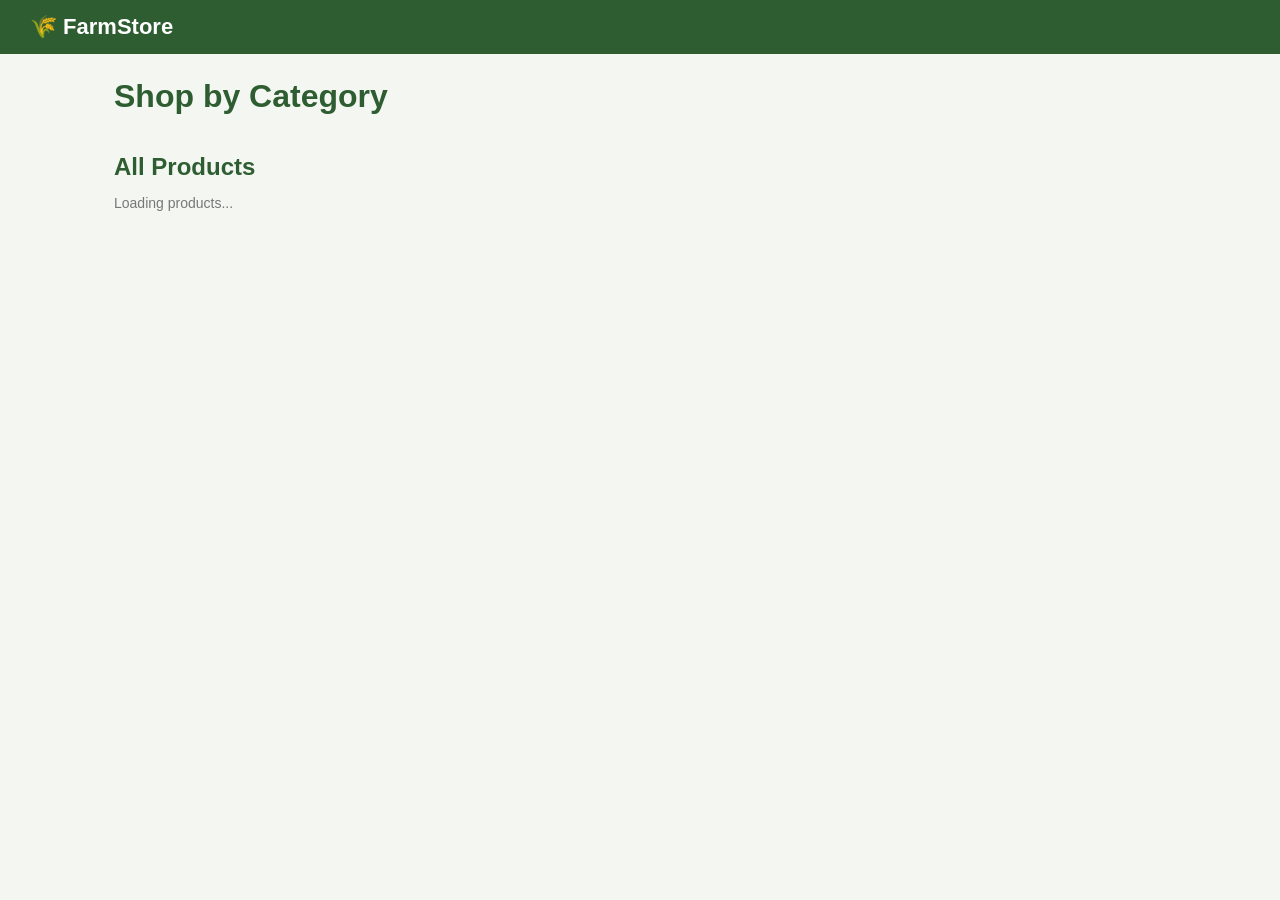
==== frontend/index.html @ 74fcc53f "Initial commit - FarmStore project" ====
<!DOCTYPE html>
<html lang="en">
<head>
<meta charset="UTF-8">
<title>FarmStore - Fertilizers, Tractors, Drones & Tools</title>
<link rel="stylesheet" href="css/style.css">
</head>
<body>

<nav class="navbar">
    <span class="brand">🌾 FarmStore</span>
    <div id="nav-right"></div>
</nav>

<div class="container">
    <h1>Shop by Category</h1>
    <div class="categories" id="category-list"></div>

    <h2>All Products</h2>
    <div class="product-grid" id="product-grid">
        <p class="muted">Loading products...</p>
    </div>
</div>

<script src="js/api.js"></script>
<script src="js/cart.js"></script>
<script src="js/auth.js"></script>
<script>
async function loadCategories() {
    const categories = await apiCall("/api/categories");
    const list = document.getElementById("category-list");
    list.innerHTML = `<a href="index.html" class="active">All</a>` +
        categories.map(c => `<a href="products.html?category_id=${c.id}">${c.name}</a>`).join("");
}

async function loadProducts() {
    const products = await apiCall("/api/products");
    const grid = document.getElementById("product-grid");

    if (products.length === 0) {
        grid.innerHTML = `<p class="muted">No products found.</p>`;
        return;
    }

    grid.innerHTML = products.map(p => `
        <div class="product-card">
            <a href="product.html?id=${p.id}">
                <img src="${p.image_url}" alt="${p.name}">
            </a>
            <div class="info">
                <h3>${p.name}</h3>
                <div class="qty">In stock: ${p.quantity}</div>
                <div class="price">₹${parseFloat(p.price).toFixed(2)}</div>
                <a class="btn" href="product.html?id=${p.id}">View Details</a>
            </div>
        </div>
    `).join("");
}

loadCategories();
loadProducts();
</script>
</body>
</html>
---- frontend/css/style.css ----
* { box-sizing: border-box; margin: 0; padding: 0; }

body {
    font-family: 'Segoe UI', Arial, sans-serif;
    background: #f4f6f2;
    color: #222;
}

/* NAVBAR */
.navbar {
    background: #2e5d32;
    color: white;
    display: flex;
    align-items: center;
    justify-content: space-between;
    padding: 14px 30px;
    flex-wrap: wrap;
}

.navbar a {
    color: white;
    text-decoration: none;
    margin-left: 18px;
    font-size: 15px;
}

.navbar a:hover { text-decoration: underline; }

.navbar .brand {
    font-size: 22px;
    font-weight: bold;
    margin-right: auto;
}

.cart-badge {
    background: #e67e22;
    border-radius: 50%;
    padding: 2px 7px;
    font-size: 12px;
    margin-left: 4px;
}

/* LAYOUT */
.container { max-width: 1100px; margin: 0 auto; padding: 24px; }

h1, h2, h3 { color: #2e5d32; margin-bottom: 14px; }

/* CATEGORY PILLS */
.categories { display: flex; gap: 10px; margin-bottom: 24px; flex-wrap: wrap; }

.categories a {
    background: white;
    border: 1px solid #cdd7c8;
    padding: 8px 16px;
    border-radius: 20px;
    text-decoration: none;
    color: #2e5d32;
    font-size: 14px;
}

.categories a.active, .categories a:hover { background: #2e5d32; color: white; }

/* PRODUCT GRID */
.product-grid {
    display: grid;
    grid-template-columns: repeat(auto-fill, minmax(220px, 1fr));
    gap: 20px;
}

.product-card {
    background: white;
    border-radius: 10px;
    overflow: hidden;
    box-shadow: 0 1px 4px rgba(0,0,0,0.1);
    display: flex;
    flex-direction: column;
}

.product-card img { width: 100%; height: 160px; object-fit: cover; }

.product-card .info { padding: 14px; flex: 1; display: flex; flex-direction: column; }

.product-card h3 { font-size: 16px; margin-bottom: 6px; }

.product-card .price { font-size: 18px; font-weight: bold; color: #e67e22; margin: 8px 0; }

.product-card .qty { font-size: 13px; color: #666; margin-bottom: 10px; }

/* BUTTONS */
.btn {
    background: #2e5d32;
    color: white;
    border: none;
    padding: 10px 18px;
    border-radius: 6px;
    cursor: pointer;
    font-size: 14px;
    text-decoration: none;
    display: inline-block;
    text-align: center;
}

.btn:hover { background: #244a27; }

.btn.secondary { background: #e67e22; }
.btn.secondary:hover { background: #c8681a; }

/* FORMS */
.form-box {
    background: white;
    max-width: 420px;
    margin: 40px auto;
    padding: 30px;
    border-radius: 10px;
    box-shadow: 0 1px 6px rgba(0,0,0,0.1);
}

.form-box input, .form-box textarea {
    width: 100%;
    padding: 10px;
    margin-bottom: 14px;
    border: 1px solid #ccc;
    border-radius: 6px;
    font-size: 14px;
}

.form-box .btn { width: 100%; }

.error-msg { color: #c0392b; margin-bottom: 12px; font-size: 14px; }
.success-msg { color: #27ae60; margin-bottom: 12px; font-size: 14px; }

/* CART / ORDERS TABLE */
table { width: 100%; border-collapse: collapse; background: white; }

table th, table td {
    padding: 12px;
    border-bottom: 1px solid #eee;
    text-align: left;
    font-size: 14px;
}

table th { background: #eef3ec; }

.qty-controls button {
    background: #eee;
    border: none;
    width: 26px;
    height: 26px;
    cursor: pointer;
    border-radius: 4px;
}

.order-card {
    background: white;
    border-radius: 10px;
    padding: 18px;
    margin-bottom: 16px;
    box-shadow: 0 1px 4px rgba(0,0,0,0.1);
}

.status-badge {
    background: #d4edda;
    color: #155724;
    padding: 3px 10px;
    border-radius: 12px;
    font-size: 12px;
}

.muted { color: #777; font-size: 14px; }
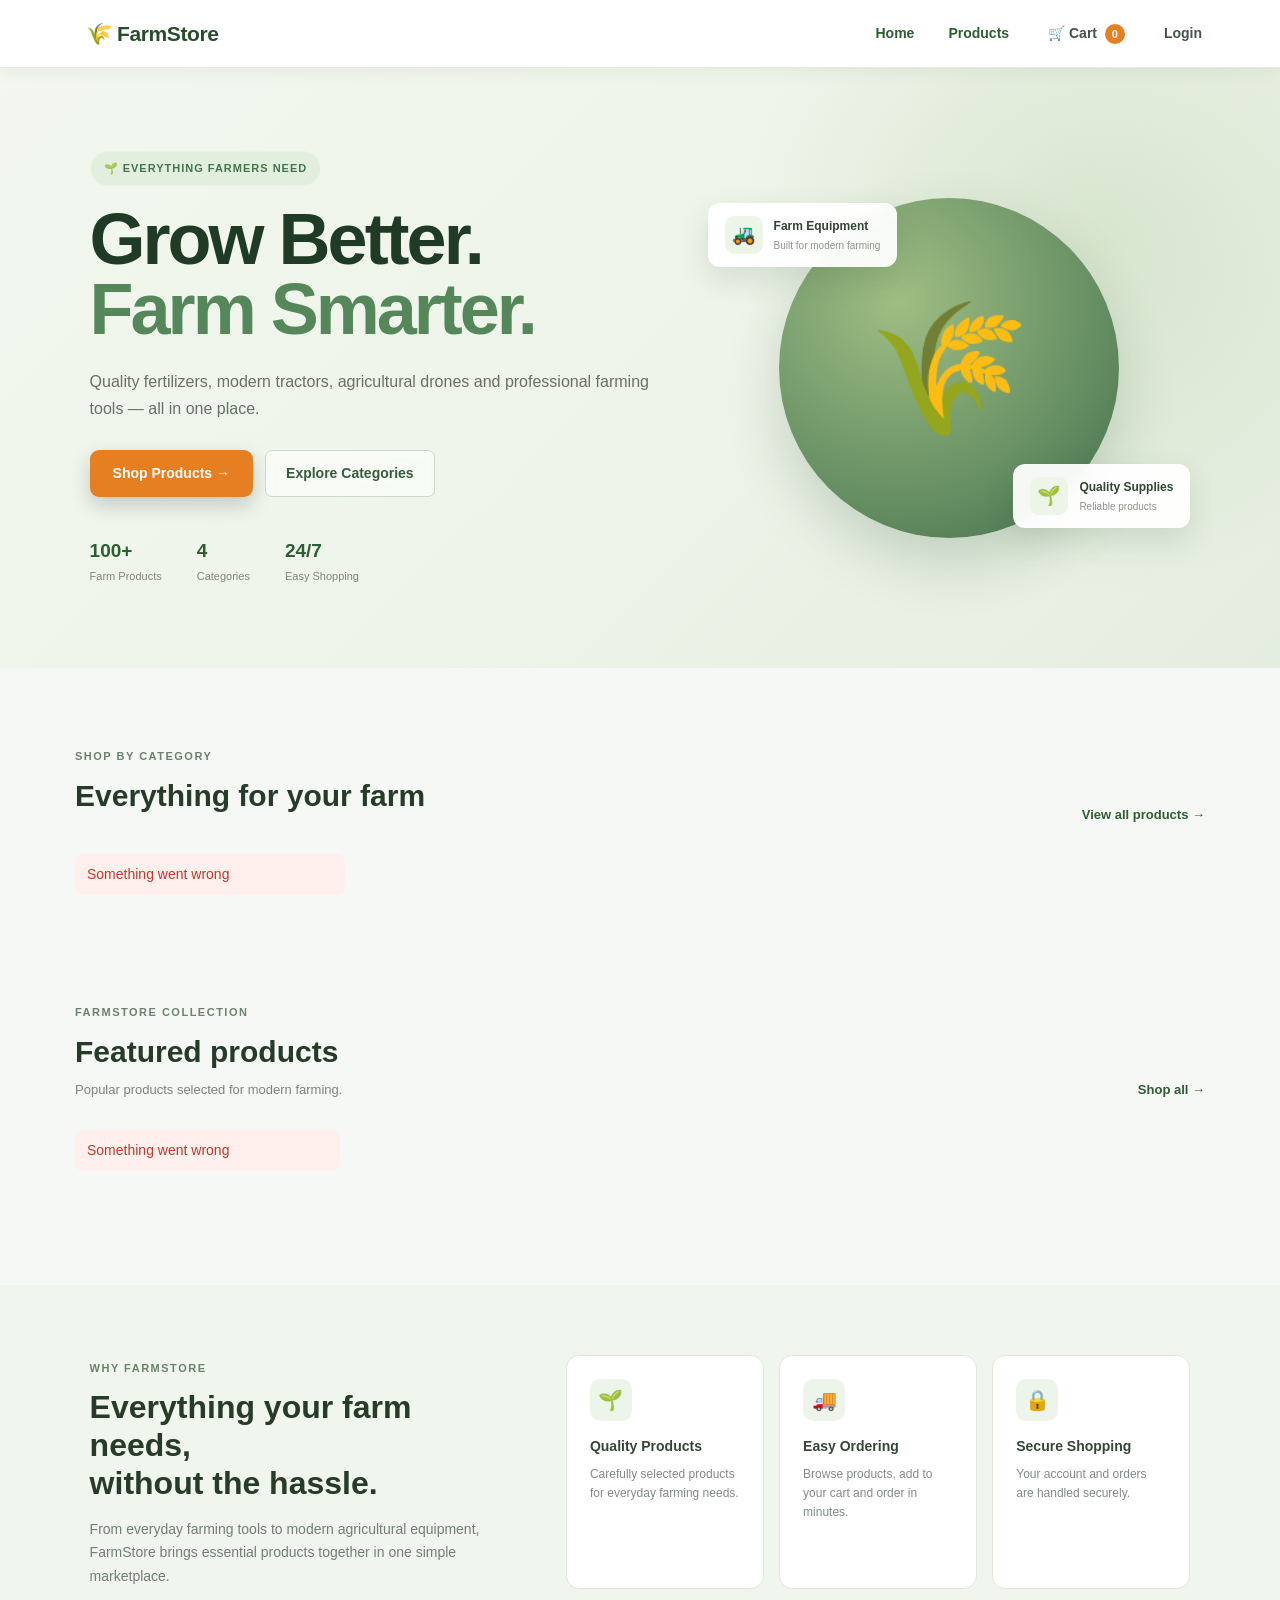
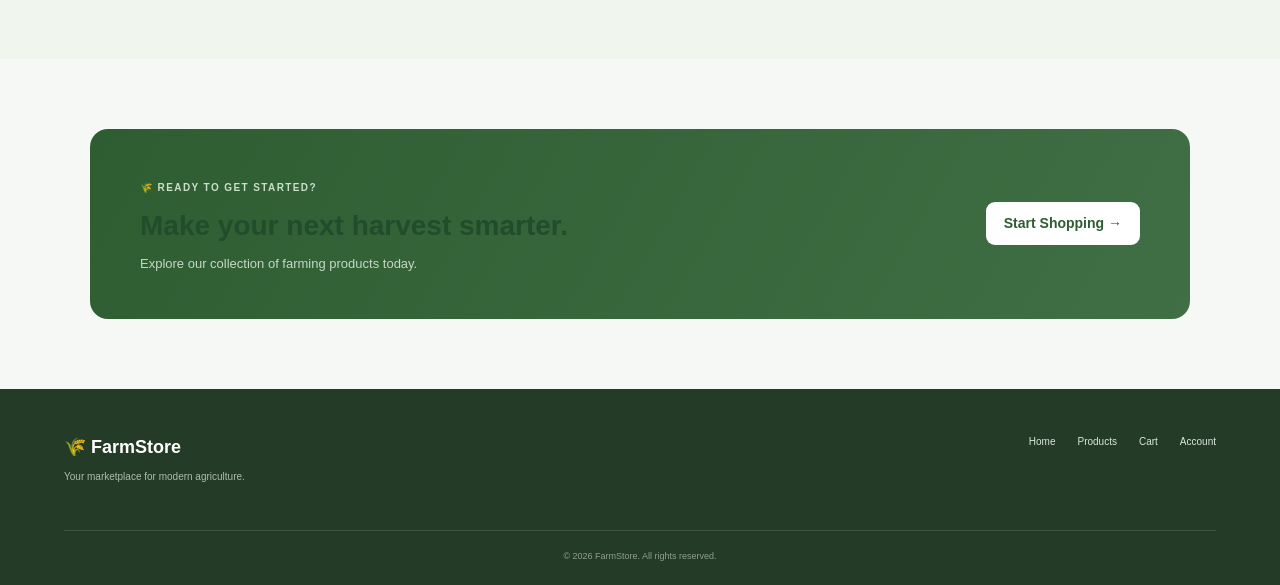
==== commit 8722c5a8: "Adding new technologies to web" ====
--- a/frontend/index.html
+++ b/frontend/index.html
@@ -1,64 +1,520 @@
-<!DOCTYPE html>
-<html lang="en">
-<head>
-<meta charset="UTF-8">
-<title>FarmStore - Fertilizers, Tractors, Drones & Tools</title>
-<link rel="stylesheet" href="css/style.css">
-</head>
-<body>
-
-<nav class="navbar">
-    <span class="brand">🌾 FarmStore</span>
-    <div id="nav-right"></div>
-</nav>
-
-<div class="container">
-    <h1>Shop by Category</h1>
-    <div class="categories" id="category-list"></div>
-
-    <h2>All Products</h2>
-    <div class="product-grid" id="product-grid">
-        <p class="muted">Loading products...</p>
-    </div>
-</div>
-
+<!DOCTYPE html> <html lang="en"> <head> <meta charset="UTF-8"> <meta name="viewport" content="width=device-width, initial-scale=1.0"> <title>FarmStore | Modern Agriculture Marketplace</title> <link rel="stylesheet" href="css/style.css"> </head> <body> <nav class="navbar">
+<a href="index.html" class="brand">
+    🌾 FarmStore
+</a>
+
+<div class="nav-links">
+
+    <a href="index.html">Home</a>
+
+    <a href="products.html">Products</a>
+
+    <a href="cart.html">
+        🛒 Cart
+        <span id="cart-count" class="cart-badge">0</span>
+    </a>
+
+    <span id="nav-right"></span>
+
+</div>
+
+</nav> <!-- HERO --> <section class="home-hero">
+<div class="home-hero-content">
+
+    <span class="hero-tag">
+        🌱 EVERYTHING FARMERS NEED
+    </span>
+
+    <h1>
+        Grow Better.<br>
+        <span>Farm Smarter.</span>
+    </h1>
+
+    <p>
+        Quality fertilizers, modern tractors, agricultural drones
+        and professional farming tools — all in one place.
+    </p>
+
+    <div class="hero-buttons">
+
+        <a href="products.html" class="btn hero-btn">
+            Shop Products →
+        </a>
+
+        <a href="#categories" class="hero-btn-outline">
+            Explore Categories
+        </a>
+
+    </div>
+
+    <div class="hero-trust">
+
+        <div>
+            <strong>100+</strong>
+            <span>Farm Products</span>
+        </div>
+
+        <div>
+            <strong>4</strong>
+            <span>Categories</span>
+        </div>
+
+        <div>
+            <strong>24/7</strong>
+            <span>Easy Shopping</span>
+        </div>
+
+    </div>
+
+</div>
+
+
+<div class="home-hero-visual">
+
+    <div class="hero-main-circle">
+        🌾
+    </div>
+
+    <div class="hero-floating-card card-one">
+        <span>🚜</span>
+        <div>
+            <strong>Farm Equipment</strong>
+            <small>Built for modern farming</small>
+        </div>
+    </div>
+
+    <div class="hero-floating-card card-two">
+        <span>🌱</span>
+        <div>
+            <strong>Quality Supplies</strong>
+            <small>Reliable products</small>
+        </div>
+    </div>
+
+</div>
+
+</section> <!-- CATEGORIES --> <section class="home-section" id="categories">
+<div class="section-heading">
+
+    <div>
+
+        <span class="section-label">
+            SHOP BY CATEGORY
+        </span>
+
+        <h2>
+            Everything for your farm
+        </h2>
+
+    </div>
+
+    <a href="products.html">
+        View all products →
+    </a>
+
+</div>
+
+
+<div
+    class="home-categories"
+    id="category-list"
+>
+
+    <p class="muted">
+        Loading categories...
+    </p>
+
+</div>
+
+</section> <!-- FEATURED PRODUCTS --> <section class="home-section featured-section" id="products">
+<div class="section-heading">
+
+    <div>
+
+        <span class="section-label">
+            FARMSTORE COLLECTION
+        </span>
+
+        <h2>
+            Featured products
+        </h2>
+
+        <p>
+            Popular products selected for modern farming.
+        </p>
+
+    </div>
+
+    <a href="products.html">
+        Shop all →
+    </a>
+
+</div>
+
+
+<div
+    class="product-grid"
+    id="product-grid"
+>
+
+    <p class="muted">
+        Loading products...
+    </p>
+
+</div>
+
+</section> <!-- WHY FARMSTORE --> <section class="why-section">
+<div class="why-content">
+
+    <span class="section-label">
+        WHY FARMSTORE
+    </span>
+
+    <h2>
+        Everything your farm needs,<br>
+        without the hassle.
+    </h2>
+
+    <p>
+        From everyday farming tools to modern agricultural
+        equipment, FarmStore brings essential products together
+        in one simple marketplace.
+    </p>
+
+</div>
+
+
+<div class="benefit-grid">
+
+    <div class="benefit-card">
+
+        <div class="benefit-icon">
+            🌱
+        </div>
+
+        <h3>
+            Quality Products
+        </h3>
+
+        <p>
+            Carefully selected products for everyday farming needs.
+        </p>
+
+    </div>
+
+
+    <div class="benefit-card">
+
+        <div class="benefit-icon">
+            🚚
+        </div>
+
+        <h3>
+            Easy Ordering
+        </h3>
+
+        <p>
+            Browse products, add to your cart and order in minutes.
+        </p>
+
+    </div>
+
+
+    <div class="benefit-card">
+
+        <div class="benefit-icon">
+            🔒
+        </div>
+
+        <h3>
+            Secure Shopping
+        </h3>
+
+        <p>
+            Your account and orders are handled securely.
+        </p>
+
+    </div>
+
+</div>
+
+</section> <!-- CTA --> <section class="home-cta">
+<div>
+
+    <span>
+        🌾 READY TO GET STARTED?
+    </span>
+
+    <h2>
+        Make your next harvest smarter.
+    </h2>
+
+    <p>
+        Explore our collection of farming products today.
+    </p>
+
+</div>
+
+<a
+    href="products.html"
+    class="btn cta-button"
+>
+    Start Shopping →
+</a>
+
+</section> <!-- FOOTER --> <footer class="footer">
+<div>
+
+    <strong>
+        🌾 FarmStore
+    </strong>
+
+    <p>
+        Your marketplace for modern agriculture.
+    </p>
+
+</div>
+
+
+<div class="footer-links">
+
+    <a href="index.html">Home</a>
+
+    <a href="products.html">Products</a>
+
+    <a href="cart.html">Cart</a>
+
+    <a href="login.html">Account</a>
+
+</div>
+
+
+<p class="copyright">
+    © 2026 FarmStore. All rights reserved.
+</p>
+
+</footer>
 <script src="js/api.js"></script>
 <script src="js/cart.js"></script>
 <script src="js/auth.js"></script>
+
 <script>
+
+let allLoadedProducts = [];
+
+
 async function loadCategories() {
-    const categories = await apiCall("/api/categories");
-    const list = document.getElementById("category-list");
-    list.innerHTML = `<a href="index.html" class="active">All</a>` +
-        categories.map(c => `<a href="products.html?category_id=${c.id}">${c.name}</a>`).join("");
+
+    const list =
+        document.getElementById("category-list");
+
+    try {
+
+        const categories =
+            await apiCall("/api/categories");
+
+        list.innerHTML =
+            categories.map(c => `
+
+                <a
+                    href="products.html?category_id=${c.id}"
+                    class="home-category-card"
+                >
+
+                    <div class="home-category-icon">
+                        ${getCategoryIcon(c.name)}
+                    </div>
+
+                    <div>
+
+                        <h3>${c.name}</h3>
+
+                        <p>
+                            Explore products →
+                        </p>
+
+                    </div>
+
+                </a>
+
+            `).join("");
+
+    } catch (error) {
+
+        list.innerHTML =
+            `<p class="error-msg">${error.message}</p>`;
+
+    }
+
 }
 
+
+function getCategoryIcon(name) {
+
+    const value =
+        name.toLowerCase();
+
+    if (value.includes("fertil"))
+        return "🌱";
+
+    if (value.includes("tractor"))
+        return "🚜";
+
+    if (value.includes("drone"))
+        return "🚁";
+
+    if (value.includes("tool"))
+        return "🛠️";
+
+    return "🌾";
+
+}
+
+
 async function loadProducts() {
-    const products = await apiCall("/api/products");
-    const grid = document.getElementById("product-grid");
-
-    if (products.length === 0) {
-        grid.innerHTML = `<p class="muted">No products found.</p>`;
+
+    const grid =
+        document.getElementById("product-grid");
+
+    try {
+
+        const products =
+            await apiCall("/api/products");
+
+        allLoadedProducts = products;
+
+
+        if (products.length === 0) {
+
+            grid.innerHTML =
+                `<p class="muted">
+                    No products available.
+                </p>`;
+
+            return;
+        }
+
+
+        grid.innerHTML =
+            products.slice(0, 8).map(p => `
+
+                <div class="product-card">
+
+                    <a
+                        href="product.html?id=${p.id}"
+                        class="product-image"
+                    >
+
+                        <img
+                            src="${p.image_url || 'images/placeholder.jpg'}"
+                            alt="${p.name}"
+                            loading="lazy"
+                        >
+
+                    </a>
+
+
+                    <div class="info">
+
+                        <span class="product-category">
+                            FARM ESSENTIAL
+                        </span>
+
+                        <h3>
+                            ${p.name}
+                        </h3>
+
+                         <div class="product-rating">
+    <span class="stars">★★★★★</span>
+    <span>4.8</span>
+</div>
+
+                        <div class="product-bottom">
+
+                            <div>
+
+                                <div class="price">
+                                    ₹${parseFloat(p.price).toFixed(2)}
+                                </div>
+
+                                <div class="qty">
+
+                                    ${
+                                        p.quantity > 0
+                                        ? `✓ ${p.quantity} in stock`
+                                        : "Out of stock"
+                                    }
+
+                                </div>
+
+                            </div>
+
+
+                            ${
+                                p.quantity > 0
+                                ? `
+                                    <button
+                                        class="add-cart-small"
+                                        onclick="addProductToCart(${p.id})"
+                                        title="Add to cart"
+                                    >
+                                        🛒
+                                    </button>
+                                `
+                                : `
+                                    <button
+                                        class="add-cart-small disabled"
+                                        disabled
+                                    >
+                                        —
+                                    </button>
+                                `
+                            }
+
+                        </div>
+
+                    </div>
+
+                </div>
+
+            `).join("");
+
+    } catch (error) {
+
+        grid.innerHTML =
+            `<p class="error-msg">
+                ${error.message}
+            </p>`;
+
+    }
+
+}
+
+
+function addProductToCart(productId) {
+
+    const product =
+        allLoadedProducts.find(
+            p => p.id === productId
+        );
+
+    if (!product) {
         return;
     }
 
-    grid.innerHTML = products.map(p => `
-        <div class="product-card">
-            <a href="product.html?id=${p.id}">
-                <img src="${p.image_url}" alt="${p.name}">
-            </a>
-            <div class="info">
-                <h3>${p.name}</h3>
-                <div class="qty">In stock: ${p.quantity}</div>
-                <div class="price">₹${parseFloat(p.price).toFixed(2)}</div>
-                <a class="btn" href="product.html?id=${p.id}">View Details</a>
-            </div>
-        </div>
-    `).join("");
+    addToCart(product, 1);
+
+    alert(
+        `${product.name} added to cart!`
+    );
+
 }
+
 
 loadCategories();
 loadProducts();
+
 </script>
+
 </body>
 </html>
--- a/frontend/css/style.css
+++ b/frontend/css/style.css
@@ -1,169 +1,9521 @@
-* { box-sizing: border-box; margin: 0; padding: 0; }
+* {
+    box-sizing: border-box;
+    margin: 0;
+    padding: 0;
+}
+
+:root {
+    --green: #2f6b3b;
+    --dark-green: #214d2b;
+    --light-green: #eef7ef;
+    --orange: #f28c28;
+    --dark: #1f2933;
+    --gray: #6b7280;
+    --light-gray: #f5f7f4;
+    --white: #ffffff;
+    --border: #e5e7eb;
+}
 
 body {
-    font-family: 'Segoe UI', Arial, sans-serif;
-    background: #f4f6f2;
-    color: #222;
-}
-
-/* NAVBAR */
+    font-family: "Segoe UI", Arial, sans-serif;
+    background: #f6f8f5;
+    color: var(--dark);
+    line-height: 1.5;
+}
+
+/* =========================
+   NAVBAR
+========================= */
+
 .navbar {
-    background: #2e5d32;
+    position: sticky;
+    top: 0;
+    z-index: 1000;
+    min-height: 70px;
+    padding: 0 5%;
+    background: rgba(33, 77, 43, 0.97);
+    backdrop-filter: blur(10px);
+    display: flex;
+    align-items: center;
+    justify-content: space-between;
+    box-shadow: 0 3px 15px rgba(0, 0, 0, 0.12);
+}
+
+.navbar .brand {
     color: white;
-    display: flex;
-    align-items: center;
-    justify-content: space-between;
-    padding: 14px 30px;
-    flex-wrap: wrap;
+    font-size: 25px;
+    font-weight: 800;
+    letter-spacing: -0.5px;
 }
 
 .navbar a {
     color: white;
     text-decoration: none;
-    margin-left: 18px;
+    margin-left: 22px;
     font-size: 15px;
-}
-
-.navbar a:hover { text-decoration: underline; }
-
-.navbar .brand {
-    font-size: 22px;
-    font-weight: bold;
-    margin-right: auto;
+    font-weight: 500;
+    transition: 0.2s ease;
+}
+
+.navbar a:hover {
+    color: #ffd59b;
 }
 
 .cart-badge {
-    background: #e67e22;
-    border-radius: 50%;
-    padding: 2px 7px;
+    display: inline-flex;
+    align-items: center;
+    justify-content: center;
+    min-width: 22px;
+    height: 22px;
+    padding: 0 6px;
+    background: var(--orange);
+    color: white;
+    border-radius: 50px;
     font-size: 12px;
-    margin-left: 4px;
-}
-
-/* LAYOUT */
-.container { max-width: 1100px; margin: 0 auto; padding: 24px; }
-
-h1, h2, h3 { color: #2e5d32; margin-bottom: 14px; }
-
-/* CATEGORY PILLS */
-.categories { display: flex; gap: 10px; margin-bottom: 24px; flex-wrap: wrap; }
+    font-weight: 700;
+    margin-left: 5px;
+}
+
+/* =========================
+   LAYOUT
+========================= */
+
+.container {
+    width: min(1200px, 92%);
+    margin: 0 auto;
+    padding: 45px 0;
+}
+
+h1 {
+    font-size: 36px;
+    font-weight: 800;
+    color: var(--dark-green);
+    margin-bottom: 10px;
+}
+
+h2 {
+    font-size: 27px;
+    color: var(--dark-green);
+    margin: 45px 0 20px;
+}
+
+h3 {
+    color: var(--dark-green);
+}
+
+/* =========================
+   CATEGORY BUTTONS
+========================= */
+
+.categories {
+    display: flex;
+    gap: 12px;
+    flex-wrap: wrap;
+    margin: 25px 0;
+}
 
 .categories a {
     background: white;
-    border: 1px solid #cdd7c8;
-    padding: 8px 16px;
-    border-radius: 20px;
+    border: 1px solid #d8e2d7;
+    padding: 10px 20px;
+    border-radius: 50px;
     text-decoration: none;
-    color: #2e5d32;
+    color: var(--green);
     font-size: 14px;
-}
-
-.categories a.active, .categories a:hover { background: #2e5d32; color: white; }
-
-/* PRODUCT GRID */
+    font-weight: 600;
+    transition: all 0.25s ease;
+    box-shadow: 0 2px 6px rgba(0, 0, 0, 0.04);
+}
+
+.categories a:hover,
+.categories a.active {
+    background: var(--green);
+    border-color: var(--green);
+    color: white;
+    transform: translateY(-2px);
+    box-shadow: 0 5px 12px rgba(47, 107, 59, 0.2);
+}
+
+/* =========================
+   PRODUCT GRID
+========================= */
+
 .product-grid {
     display: grid;
-    grid-template-columns: repeat(auto-fill, minmax(220px, 1fr));
-    gap: 20px;
-}
+    grid-template-columns: repeat(auto-fill, minmax(240px, 1fr));
+    gap: 25px;
+}
+
+/* =========================
+   PRODUCT CARD
+========================= */
 
 .product-card {
+    position: relative;
     background: white;
-    border-radius: 10px;
+    border-radius: 16px;
     overflow: hidden;
-    box-shadow: 0 1px 4px rgba(0,0,0,0.1);
+    border: 1px solid #e8ece7;
+    box-shadow: 0 4px 15px rgba(0, 0, 0, 0.06);
     display: flex;
     flex-direction: column;
-}
-
-.product-card img { width: 100%; height: 160px; object-fit: cover; }
-
-.product-card .info { padding: 14px; flex: 1; display: flex; flex-direction: column; }
-
-.product-card h3 { font-size: 16px; margin-bottom: 6px; }
-
-.product-card .price { font-size: 18px; font-weight: bold; color: #e67e22; margin: 8px 0; }
-
-.product-card .qty { font-size: 13px; color: #666; margin-bottom: 10px; }
-
-/* BUTTONS */
+    transition: transform 0.25s ease, box-shadow 0.25s ease;
+}
+
+.product-card:hover {
+    transform: translateY(-7px);
+    box-shadow: 0 15px 30px rgba(0, 0, 0, 0.12);
+}
+
+/* Product image */
+
+.product-card > a {
+    display: block;
+    overflow: hidden;
+    background: #f3f5f2;
+}
+
+.product-card img {
+    width: 100%;
+    height: 210px;
+    display: block;
+    object-fit: cover;
+    transition: transform 0.4s ease;
+}
+
+.product-card:hover img {
+    transform: scale(1.06);
+}
+
+/* Product information */
+
+.product-card .info {
+    padding: 18px;
+    flex: 1;
+    display: flex;
+    flex-direction: column;
+}
+
+.product-card h3 {
+    font-size: 17px;
+    line-height: 1.35;
+    margin-bottom: 8px;
+}
+
+.product-card .qty {
+    font-size: 13px;
+    color: var(--gray);
+    margin-bottom: 5px;
+}
+
+.product-card .price {
+    font-size: 22px;
+    font-weight: 800;
+    color: var(--orange);
+    margin: 8px 0 16px;
+}
+
+/* =========================
+   BUTTONS
+========================= */
+
 .btn {
-    background: #2e5d32;
+    background: var(--green);
     color: white;
     border: none;
-    padding: 10px 18px;
-    border-radius: 6px;
+    padding: 11px 18px;
+    border-radius: 9px;
     cursor: pointer;
     font-size: 14px;
+    font-weight: 600;
     text-decoration: none;
     display: inline-block;
     text-align: center;
-}
-
-.btn:hover { background: #244a27; }
-
-.btn.secondary { background: #e67e22; }
-.btn.secondary:hover { background: #c8681a; }
-
-/* FORMS */
+    transition: all 0.2s ease;
+}
+
+.product-card .btn {
+    margin-top: auto;
+}
+
+.btn:hover {
+    background: var(--dark-green);
+    transform: translateY(-1px);
+    box-shadow: 0 5px 12px rgba(33, 77, 43, 0.2);
+}
+
+.btn.secondary {
+    background: var(--orange);
+}
+
+.btn.secondary:hover {
+    background: #d97618;
+}
+
+/* =========================
+   FORMS
+========================= */
+
 .form-box {
     background: white;
-    max-width: 420px;
-    margin: 40px auto;
-    padding: 30px;
-    border-radius: 10px;
-    box-shadow: 0 1px 6px rgba(0,0,0,0.1);
-}
-
-.form-box input, .form-box textarea {
+    width: min(430px, 100%);
+    margin: 50px auto;
+    padding: 35px;
+    border-radius: 18px;
+    border: 1px solid var(--border);
+    box-shadow: 0 12px 35px rgba(0, 0, 0, 0.08);
+}
+
+.form-box h1,
+.form-box h2 {
+    margin-top: 0;
+}
+
+.form-box input,
+.form-box textarea {
     width: 100%;
-    padding: 10px;
+    padding: 12px 14px;
+    margin-bottom: 15px;
+    border: 1px solid #d5d9d5;
+    border-radius: 9px;
+    font-size: 14px;
+    outline: none;
+    transition: 0.2s;
+}
+
+.form-box input:focus,
+.form-box textarea:focus {
+    border-color: var(--green);
+    box-shadow: 0 0 0 3px rgba(47, 107, 59, 0.1);
+}
+
+.form-box .btn {
+    width: 100%;
+}
+
+.error-msg {
+    color: #c0392b;
+    background: #fff0ee;
+    padding: 10px 12px;
+    border-radius: 8px;
     margin-bottom: 14px;
-    border: 1px solid #ccc;
-    border-radius: 6px;
     font-size: 14px;
 }
 
-.form-box .btn { width: 100%; }
-
-.error-msg { color: #c0392b; margin-bottom: 12px; font-size: 14px; }
-.success-msg { color: #27ae60; margin-bottom: 12px; font-size: 14px; }
-
-/* CART / ORDERS TABLE */
-table { width: 100%; border-collapse: collapse; background: white; }
-
-table th, table td {
-    padding: 12px;
-    border-bottom: 1px solid #eee;
+.success-msg {
+    color: #277a3c;
+    background: #eef9f0;
+    padding: 10px 12px;
+    border-radius: 8px;
+    margin-bottom: 14px;
+    font-size: 14px;
+}
+
+/* =========================
+   TABLES / CART / ORDERS
+========================= */
+
+table {
+    width: 100%;
+    border-collapse: collapse;
+    background: white;
+    border-radius: 14px;
+    overflow: hidden;
+    box-shadow: 0 4px 15px rgba(0, 0, 0, 0.05);
+}
+
+table th,
+table td {
+    padding: 15px;
+    border-bottom: 1px solid #edf0ed;
     text-align: left;
     font-size: 14px;
 }
 
-table th { background: #eef3ec; }
+table th {
+    background: #edf5ed;
+    color: var(--dark-green);
+    font-weight: 700;
+}
+
+.qty-controls {
+    display: flex;
+    align-items: center;
+    gap: 5px;
+}
 
 .qty-controls button {
-    background: #eee;
+    background: #edf0ed;
     border: none;
-    width: 26px;
-    height: 26px;
+    width: 30px;
+    height: 30px;
     cursor: pointer;
-    border-radius: 4px;
+    border-radius: 7px;
+    font-weight: bold;
+}
+
+.qty-controls button:hover {
+    background: var(--green);
+    color: white;
 }
 
 .order-card {
     background: white;
+    border-radius: 14px;
+    padding: 20px;
+    margin-bottom: 18px;
+    border: 1px solid var(--border);
+    box-shadow: 0 4px 14px rgba(0, 0, 0, 0.05);
+}
+
+.status-badge {
+    background: #dcf5e2;
+    color: #17652a;
+    padding: 5px 12px;
+    border-radius: 50px;
+    font-size: 12px;
+    font-weight: 600;
+}
+
+.muted {
+    color: var(--gray);
+    font-size: 14px;
+}
+
+/* =========================
+   RESPONSIVE
+========================= */
+
+@media (max-width: 700px) {
+    .navbar {
+        padding: 15px 4%;
+        gap: 12px;
+    }
+
+    .navbar .brand {
+        font-size: 21px;
+    }
+
+    .navbar a {
+        margin-left: 10px;
+        font-size: 13px;
+    }
+
+    .container {
+        width: 94%;
+        padding: 30px 0;
+    }
+
+    h1 {
+        font-size: 28px;
+    }
+
+    h2 {
+        font-size: 23px;
+        margin-top: 35px;
+    }
+
+    .product-grid {
+        grid-template-columns: repeat(2, minmax(0, 1fr));
+        gap: 14px;
+    }
+
+    .product-card img {
+        height: 160px;
+    }
+
+    .product-card .info {
+        padding: 13px;
+    }
+
+    .product-card h3 {
+        font-size: 14px;
+    }
+
+    .product-card .price {
+        font-size: 18px;
+    }
+
+    .btn {
+        padding: 9px 12px;
+        font-size: 13px;
+    }
+
+    .form-box {
+        padding: 25px;
+        margin: 30px auto;
+    }
+}
+
+@media (max-width: 400px) {
+    .product-grid {
+        grid-template-columns: 1fr;
+    }
+
+    .product-card img {
+        height: 210px;
+    }
+}
+/* =========================
+   FARMSTORE HERO
+========================= */
+.hero {
+    min-height: 430px;
+    margin: 10px 0 40px;
+    padding: 60px;
+    border-radius: 24px;
+    position: relative;
+    overflow: hidden;
+
+    background:
+        linear-gradient(
+            90deg,
+            rgba(20, 55, 25, 0.95) 0%,
+            rgba(25, 65, 30, 0.78) 45%,
+            rgba(25, 65, 30, 0.25) 100%
+        ),
+        url("../images/heavy-tractor.jpg") center/cover no-repeat;
+
+    color: white;
+    display: flex;
+    align-items: center;
+
+    box-shadow: 0 15px 35px rgba(35, 70, 40, 0.20);
+}
+
+
+.hero::before {
+    content: "";
+    position: absolute;
+    width: 500px;
+    height: 500px;
+    right: -150px;
+    top: -180px;
+    border-radius: 50%;
+    background: rgba(242, 140, 40, 0.18);
+}
+
+.hero::after {
+    content: "";
+    position: absolute;
+    width: 350px;
+    height: 350px;
+    right: 120px;
+    bottom: -250px;
+    border-radius: 50%;
+    background: rgba(255, 255, 255, 0.08);
+}
+
+.hero-content {
+    position: relative;
+    z-index: 2;
+    max-width: 650px;
+}
+
+.hero-tag {
+    display: inline-block;
+    padding: 8px 16px;
+    margin-bottom: 20px;
+
+    background: rgba(255, 255, 255, 0.13);
+    border: 1px solid rgba(255, 255, 255, 0.25);
+    border-radius: 50px;
+
+    font-size: 13px;
+    font-weight: 600;
+}
+
+.hero h1 {
+    color: white;
+    font-size: clamp(42px, 6vw, 68px);
+    line-height: 1.05;
+    letter-spacing: -2px;
+    margin-bottom: 20px;
+}
+
+.hero p {
+    max-width: 580px;
+    color: rgba(255, 255, 255, 0.88);
+    font-size: 18px;
+    line-height: 1.7;
+    margin-bottom: 30px;
+}
+
+.hero-buttons {
+    display: flex;
+    gap: 12px;
+    flex-wrap: wrap;
+}
+
+.hero-btn {
+    padding: 13px 24px;
+    border-radius: 9px;
+}
+
+.hero .btn {
+    background: #f28c28;
+}
+
+.hero .btn:hover {
+    background: #d97618;
+}
+
+.hero .btn.secondary {
+    background: rgba(255, 255, 255, 0.12);
+    border: 1px solid rgba(255, 255, 255, 0.35);
+}
+
+.hero .btn.secondary:hover {
+    background: white;
+    color: #2f6b3b;
+}
+
+.hero-decoration {
+    position: absolute;
+    right: 8%;
+    bottom: -40px;
+
+    font-size: 260px;
+    opacity: 0.13;
+
+    transform: rotate(-8deg);
+    user-select: none;
+}
+
+/* =========================
+   HERO MOBILE
+========================= */
+
+@media (max-width: 700px) {
+
+    .hero {
+        min-height: 430px;
+        padding: 55px 6%;
+    }
+
+    .hero h1 {
+        font-size: 43px;
+        letter-spacing: -1px;
+    }
+
+    .hero p {
+        font-size: 15px;
+    }
+
+    .hero-decoration {
+        right: -25px;
+        bottom: -35px;
+        font-size: 180px;
+    }
+}
+/* =========================
+   MODERN NAVBAR
+========================= */
+
+.navbar {
+    min-height: 72px;
+    padding: 0 5%;
+    background: rgba(33, 77, 43, 0.98);
+    display: flex;
+    align-items: center;
+    justify-content: space-between;
+    position: sticky;
+    top: 0;
+    z-index: 1000;
+    box-shadow: 0 4px 18px rgba(0, 0, 0, 0.12);
+}
+
+.navbar .brand {
+    display: flex;
+    align-items: center;
+    gap: 9px;
+    color: white;
+    text-decoration: none;
+    font-size: 25px;
+    font-weight: 800;
+}
+
+.brand-icon {
+    font-size: 27px;
+}
+
+.nav-links {
+    display: flex;
+    align-items: center;
+    gap: 8px;
+}
+
+.nav-links .nav-item {
+    color: rgba(255, 255, 255, 0.9);
+    text-decoration: none;
+    padding: 10px 15px;
+    border-radius: 8px;
+    font-size: 14px;
+    font-weight: 600;
+    margin-left: 0;
+    transition: all 0.2s ease;
+}
+
+.nav-links .nav-item:hover {
+    background: rgba(255, 255, 255, 0.12);
+    color: white;
+}
+
+.cart-link {
+    display: flex !important;
+    align-items: center;
+    gap: 5px;
+}
+
+.cart-badge {
+    display: inline-flex;
+    align-items: center;
+    justify-content: center;
+    min-width: 21px;
+    height: 21px;
+    padding: 0 6px;
+    background: #f28c28;
+    color: white;
+    border-radius: 50px;
+    font-size: 11px;
+    font-weight: 800;
+}
+
+/* Mobile navbar */
+
+@media (max-width: 650px) {
+
+    .navbar {
+        min-height: 65px;
+        padding: 0 4%;
+    }
+
+    .navbar .brand {
+        font-size: 20px;
+    }
+
+    .brand-icon {
+        font-size: 22px;
+    }
+
+    .nav-links {
+        gap: 2px;
+    }
+
+    .nav-links .nav-item {
+        padding: 8px;
+        font-size: 12px;
+    }
+}
+/* =========================================
+   MODERN PRODUCT CARDS
+   ========================================= */
+
+.product-card {
+    background: #fff;
+    border-radius: 16px;
+    overflow: hidden;
+    border: 1px solid #e8eee6;
+    box-shadow: 0 4px 15px rgba(35, 70, 40, 0.08);
+    transition: transform 0.25s ease, box-shadow 0.25s ease;
+}
+
+.product-card:hover {
+    transform: translateY(-6px);
+    box-shadow: 0 12px 28px rgba(35, 70, 40, 0.16);
+}
+
+.product-image {
+    display: block;
+    position: relative;
+    overflow: hidden;
+    background: #f3f6f1;
+}
+
+.product-card img {
+    width: 100%;
+    height: 210px;
+    object-fit: cover;
+    display: block;
+    transition: transform 0.35s ease;
+}
+
+.product-card:hover img {
+    transform: scale(1.05);
+}
+
+.product-card .info {
+    padding: 18px;
+}
+
+.product-category {
+    display: inline-block;
+    color: #6b806b;
+    font-size: 12px;
+    font-weight: 600;
+    text-transform: uppercase;
+    letter-spacing: 0.6px;
+    margin-bottom: 7px;
+}
+
+.product-card h3 {
+    color: #243b27;
+    font-size: 17px;
+    line-height: 1.4;
+    margin-bottom: 14px;
+}
+
+.product-bottom {
+    display: flex;
+    align-items: center;
+    justify-content: space-between;
+}
+
+.product-card .price {
+    color: #e67e22;
+    font-size: 20px;
+    font-weight: 700;
+    margin: 0 0 5px;
+}
+
+.product-card .qty {
+    color: #5d735f;
+    font-size: 12px;
+    margin: 0;
+}
+
+.quick-view {
+    width: 42px;
+    height: 42px;
+    border-radius: 50%;
+    background: #2e5d32;
+    color: white;
+    text-decoration: none;
+    display: flex;
+    align-items: center;
+    justify-content: center;
+    font-size: 22px;
+    transition: all 0.2s ease;
+}
+
+.quick-view:hover {
+    background: #e67e22;
+    transform: scale(1.08);
+}
+
+/* =========================================
+   MODERN PAGE HEADINGS
+   ========================================= */
+
+.container h1 {
+    font-size: 32px;
+    margin-bottom: 22px;
+    color: #243b27;
+}
+
+.container h2 {
+    font-size: 25px;
+    margin-top: 35px;
+    margin-bottom: 18px;
+    color: #243b27;
+}
+
+/* =========================================
+   CATEGORY CARDS
+   ========================================= */
+
+.categories {
+    display: grid;
+    grid-template-columns: repeat(auto-fit, minmax(210px, 1fr));
+    gap: 16px;
+}
+
+.category-card {
+    background: white;
+    border: 1px solid #e3ebe1;
+    border-radius: 14px;
+    padding: 20px;
+    display: flex;
+    align-items: center;
+    gap: 15px;
+    text-decoration: none;
+    color: #243b27;
+    transition: all 0.25s ease;
+}
+
+.category-card:hover {
+    transform: translateY(-4px);
+    border-color: #2e5d32;
+    box-shadow: 0 8px 20px rgba(35, 70, 40, 0.12);
+}
+
+.category-icon {
+    width: 52px;
+    height: 52px;
+    border-radius: 14px;
+    background: #edf5eb;
+    display: flex;
+    align-items: center;
+    justify-content: center;
+    font-size: 27px;
+    flex-shrink: 0;
+}
+
+.category-card h3 {
+    margin: 0 0 4px;
+    font-size: 16px;
+}
+
+.category-card span {
+    color: #718071;
+    font-size: 12px;
+}
+
+/* =========================================
+   MOBILE
+   ========================================= */
+
+@media (max-width: 600px) {
+    .container {
+        padding: 18px;
+    }
+
+    .container h1 {
+        font-size: 26px;
+    }
+
+    .product-grid {
+        grid-template-columns: repeat(2, 1fr);
+        gap: 12px;
+    }
+
+    .product-card img {
+        height: 150px;
+    }
+
+    .product-card .info {
+        padding: 12px;
+    }
+
+    .product-card h3 {
+        font-size: 14px;
+    }
+
+    .product-card .price {
+        font-size: 17px;
+    }
+
+    .quick-view {
+        width: 36px;
+        height: 36px;
+    }
+}
+/* =========================================
+   TRUST / STATISTICS BAR
+   ========================================= */
+
+.stats-bar {
+    max-width: 1100px;
+    margin: -5px auto 35px;
+    padding: 20px 25px;
+
+    background: white;
+    border: 1px solid #e5ebe3;
+    border-radius: 16px;
+
+    display: grid;
+    grid-template-columns: repeat(4, 1fr);
+    gap: 10px;
+
+    box-shadow: 0 6px 20px rgba(35, 70, 40, 0.08);
+    position: relative;
+    z-index: 5;
+}
+
+.stat-item {
+    display: flex;
+    align-items: center;
+    gap: 12px;
+    padding: 8px 15px;
+    border-right: 1px solid #edf0eb;
+}
+
+.stat-item:last-child {
+    border-right: none;
+}
+
+.stat-icon {
+    width: 43px;
+    height: 43px;
+    border-radius: 12px;
+
+    background: #edf5eb;
+    color: #2e5d32;
+
+    display: flex;
+    align-items: center;
+    justify-content: center;
+
+    font-size: 21px;
+    flex-shrink: 0;
+}
+
+.stat-item strong {
+    display: block;
+    color: #243b27;
+    font-size: 18px;
+    margin-bottom: 2px;
+}
+
+.stat-item span {
+    display: block;
+    color: #718071;
+    font-size: 11px;
+}
+
+/* STATISTICS MOBILE */
+
+@media (max-width: 800px) {
+    .stats-bar {
+        grid-template-columns: repeat(2, 1fr);
+        margin-left: 18px;
+        margin-right: 18px;
+    }
+
+    .stat-item:nth-child(2) {
+        border-right: none;
+    }
+}
+
+@media (max-width: 500px) {
+    .stats-bar {
+        grid-template-columns: 1fr;
+    }
+
+    .stat-item {
+        border-right: none;
+        border-bottom: 1px solid #edf0eb;
+        padding: 12px 5px;
+    }
+
+    .stat-item:last-child {
+        border-bottom: none;
+    }
+}
+/* =========================================
+   MODERN NAVBAR
+   ========================================= */
+
+.navbar {
+    background: #ffffff;
+    color: #243b27;
+    min-height: 72px;
+    padding: 0 30px;
+
+    display: flex;
+    align-items: center;
+    justify-content: space-between;
+
+    border-bottom: 1px solid #e8eee6;
+    box-shadow: 0 2px 10px rgba(30, 60, 35, 0.06);
+
+    position: sticky;
+    top: 0;
+    z-index: 1000;
+}
+
+.navbar .brand {
+    color: #2e5d32;
+    text-decoration: none;
+    font-size: 24px;
+    font-weight: 800;
+    letter-spacing: -0.5px;
+}
+
+.navbar .brand:hover {
+    text-decoration: none;
+}
+
+.nav-links {
+    display: flex;
+    align-items: center;
+    gap: 6px;
+}
+
+.nav-links > a {
+    color: #405442;
+    text-decoration: none;
+    margin-left: 0;
+    padding: 10px 14px;
+    border-radius: 8px;
+    font-size: 14px;
+    font-weight: 600;
+    transition: all 0.2s ease;
+}
+
+.nav-links > a:hover {
+    color: #2e5d32;
+    background: #edf5eb;
+    text-decoration: none;
+}
+
+.nav-links > a[href="cart.html"] {
+    background: #2e5d32;
+    color: white;
+}
+
+.nav-links > a[href="cart.html"]:hover {
+    background: #244a27;
+    color: white;
+}
+
+.cart-badge {
+    background: #e67e22;
+    color: white;
+    border-radius: 20px;
+    padding: 2px 7px;
+    font-size: 11px;
+    font-weight: 700;
+    margin-left: 4px;
+}
+
+#nav-right {
+    display: flex;
+    align-items: center;
+    gap: 8px;
+}
+
+#nav-right a {
+    color: #405442;
+    text-decoration: none;
+    padding: 9px 12px;
+    border-radius: 8px;
+    font-size: 14px;
+    font-weight: 600;
+}
+
+#nav-right a:hover {
+    background: #edf5eb;
+    color: #2e5d32;
+}
+
+/* NAVBAR MOBILE */
+
+@media (max-width: 650px) {
+    .navbar {
+        padding: 12px 16px;
+        min-height: auto;
+    }
+
+    .navbar .brand {
+        font-size: 20px;
+        width: 100%;
+        margin-bottom: 8px;
+    }
+
+    .nav-links {
+        width: 100%;
+        justify-content: space-between;
+        gap: 3px;
+    }
+
+    .nav-links > a {
+        padding: 8px 7px;
+        font-size: 12px;
+    }
+
+    #nav-right a {
+        padding: 8px 7px;
+        font-size: 12px;
+    }
+}
+/* ================================
+   MODERN PRODUCT CARD DESIGN
+   ================================ */
+
+.product-card {
+    background: #ffffff;
+    border-radius: 18px;
+    overflow: hidden;
+    border: 1px solid #e6ebe4;
+    box-shadow: 0 5px 20px rgba(38, 70, 42, 0.08);
+    transition: transform 0.25s ease, box-shadow 0.25s ease;
+}
+
+.product-card:hover {
+    transform: translateY(-7px);
+    box-shadow: 0 15px 35px rgba(38, 70, 42, 0.16);
+}
+
+.product-image {
+    display: block;
+    position: relative;
+    overflow: hidden;
+    background: #f3f6f1;
+}
+
+.product-card img {
+    width: 100%;
+    height: 220px;
+    object-fit: cover;
+    display: block;
+    transition: transform 0.4s ease;
+}
+
+.product-card:hover img {
+    transform: scale(1.06);
+}
+
+.product-card .info {
+    padding: 18px;
+}
+
+.product-category {
+    display: inline-block;
+    font-size: 11px;
+    font-weight: 700;
+    color: #5c7c5f;
+    background: #edf5eb;
+    padding: 5px 9px;
+    border-radius: 20px;
+    text-transform: uppercase;
+    letter-spacing: 0.5px;
+    margin-bottom: 9px;
+}
+
+.product-card h3 {
+    font-size: 17px;
+    color: #263b29;
+    margin-bottom: 14px;
+}
+
+.product-bottom {
+    display: flex;
+    justify-content: space-between;
+    align-items: center;
+}
+
+.product-card .price {
+    font-size: 21px;
+    font-weight: 800;
+    color: #e67e22;
+    margin: 0 0 5px;
+}
+
+.product-card .qty {
+    font-size: 12px;
+    color: #5f6d61;
+    margin: 0;
+}
+
+.quick-view {
+    width: 42px;
+    height: 42px;
+    border-radius: 50%;
+    background: #2e5d32;
+    color: white;
+    text-decoration: none;
+    display: flex;
+    align-items: center;
+    justify-content: center;
+    font-size: 22px;
+    transition: all 0.2s ease;
+}
+
+.quick-view:hover {
+    background: #e67e22;
+    transform: scale(1.08);
+}
+
+/* Category cards */
+.category-card {
+    background: white;
+    border: 1px solid #e2e9df;
+    border-radius: 16px;
+    padding: 20px;
+    text-decoration: none;
+    color: #263b29;
+    display: flex;
+    align-items: center;
+    gap: 15px;
+    transition: all 0.25s ease;
+    box-shadow: 0 4px 15px rgba(0,0,0,0.05);
+}
+
+.category-card:hover {
+    transform: translateY(-4px);
+    border-color: #7da77f;
+    box-shadow: 0 10px 25px rgba(46,93,50,0.12);
+}
+
+.category-icon {
+    width: 55px;
+    height: 55px;
+    border-radius: 14px;
+    background: #eef6eb;
+    display: flex;
+    align-items: center;
+    justify-content: center;
+    font-size: 28px;
+    flex-shrink: 0;
+}
+
+.category-card h3 {
+    margin: 0 0 5px;
+    font-size: 16px;
+}
+
+.category-card span {
+    font-size: 12px;
+    color: #718071;
+}
+
+/* Mobile */
+@media (max-width: 600px) {
+    .container {
+        padding: 18px;
+    }
+
+    .product-grid {
+        grid-template-columns: repeat(2, 1fr);
+        gap: 12px;
+    }
+
+    .product-card img {
+        height: 150px;
+    }
+
+    .product-card .info {
+        padding: 12px;
+    }
+
+    .product-card h3 {
+        font-size: 14px;
+    }
+
+    .product-card .price {
+        font-size: 17px;
+    }
+
+    .quick-view {
+        width: 35px;
+        height: 35px;
+        font-size: 18px;
+    }
+}
+/* =================================
+   PREMIUM HOMEPAGE HERO
+   ================================= */
+
+.hero {
+    max-width: 1200px;
+    margin: 28px auto 45px;
+    padding: 70px 60px;
+    border-radius: 28px;
+    min-height: 430px;
+    position: relative;
+    overflow: hidden;
+
+    display: flex;
+    align-items: center;
+    justify-content: space-between;
+    gap: 40px;
+
+    background:
+        radial-gradient(circle at 85% 20%, rgba(139, 190, 116, 0.25), transparent 30%),
+        linear-gradient(135deg, #173d20 0%, #2e6b35 55%, #4d8748 100%);
+
+    color: white;
+    box-shadow: 0 18px 45px rgba(32, 76, 38, 0.22);
+}
+
+.hero-content {
+    max-width: 650px;
+    position: relative;
+    z-index: 2;
+}
+
+.hero-tag {
+    display: inline-block;
+    background: rgba(255,255,255,0.13);
+    border: 1px solid rgba(255,255,255,0.2);
+    padding: 8px 14px;
+    border-radius: 30px;
+    font-size: 13px;
+    margin-bottom: 18px;
+}
+
+.hero h1 {
+    color: white;
+    font-size: clamp(42px, 6vw, 68px);
+    line-height: 1.02;
+    margin-bottom: 20px;
+    letter-spacing: -2px;
+}
+
+.hero p {
+    color: rgba(255,255,255,0.88);
+    font-size: 17px;
+    line-height: 1.7;
+    max-width: 590px;
+    margin-bottom: 28px;
+}
+
+.hero-buttons {
+    display: flex;
+    gap: 12px;
+    flex-wrap: wrap;
+}
+
+.hero-btn {
+    background: #f39a3f;
+    padding: 13px 22px;
+    border-radius: 9px;
+    font-weight: 700;
+    color: white;
+}
+
+.hero-btn:hover {
+    background: #e67e22;
+}
+
+.hero-btn-outline {
+    background: rgba(255,255,255,0.1);
+    border: 1px solid rgba(255,255,255,0.35);
+    padding: 13px 22px;
+    border-radius: 9px;
+    font-weight: 600;
+    color: white;
+}
+
+.hero-btn-outline:hover {
+    background: white;
+    color: #2e5d32;
+}
+
+.hero-decoration {
+    position: absolute;
+    right: -40px;
+    bottom: -70px;
+    font-size: 250px;
+    opacity: 0.10;
+    transform: rotate(-8deg);
+}
+
+.hero-visual {
+    width: 280px;
+    height: 280px;
+    position: relative;
+    flex-shrink: 0;
+    display: flex;
+    align-items: center;
+    justify-content: center;
+}
+
+.hero-circle {
+    width: 230px;
+    height: 230px;
+    border-radius: 50%;
+    background: rgba(255,255,255,0.12);
+    border: 1px solid rgba(255,255,255,0.2);
+    display: flex;
+    align-items: center;
+    justify-content: center;
+    font-size: 105px;
+    box-shadow: inset 0 0 50px rgba(255,255,255,0.06);
+}
+
+.floating-card {
+    position: absolute;
+    right: -5px;
+    bottom: 5px;
+    background: white;
+    color: #263b29;
+    padding: 14px 18px;
+    border-radius: 13px;
+    box-shadow: 0 12px 30px rgba(0,0,0,0.2);
+    display: flex;
+    flex-direction: column;
+    gap: 3px;
+    min-width: 170px;
+}
+
+.floating-card strong {
+    font-size: 14px;
+}
+
+.floating-card span {
+    font-size: 11px;
+    color: #718071;
+}
+
+/* Homepage sections */
+main.container {
+    max-width: 1200px;
+}
+
+main.container > section {
+    margin-bottom: 45px;
+}
+
+main.container h2 {
+    font-size: 30px;
+    margin-bottom: 20px;
+}
+
+/* Responsive hero */
+@media (max-width: 750px) {
+    .hero {
+        margin: 18px;
+        padding: 45px 25px;
+        min-height: auto;
+    }
+
+    .hero-visual {
+        display: none;
+    }
+
+    .hero h1 {
+        font-size: 44px;
+    }
+
+    .hero p {
+        font-size: 15px;
+    }
+}
+/* =================================
+   PREMIUM NAVBAR
+   ================================= */
+
+.navbar {
+    position: sticky;
+    top: 0;
+    z-index: 1000;
+    min-height: 70px;
+    padding: 0 35px;
+
+    background: rgba(255, 255, 255, 0.96);
+    color: #263b29;
+    border-bottom: 1px solid #e8eee6;
+
+    box-shadow: 0 3px 18px rgba(30, 60, 35, 0.06);
+}
+
+.navbar .brand {
+    color: #24552b;
+    font-size: 23px;
+    font-weight: 800;
+    text-decoration: none;
+    letter-spacing: -0.5px;
+}
+
+.nav-links {
+    display: flex;
+    align-items: center;
+    gap: 6px;
+}
+
+.navbar .nav-links > a {
+    color: #445548;
+    text-decoration: none;
+    margin-left: 0;
+    padding: 10px 14px;
+    border-radius: 8px;
+    font-size: 14px;
+    font-weight: 600;
+    transition: all 0.2s ease;
+}
+
+.navbar .nav-links > a:hover {
+    color: #2e5d32;
+    background: #eef5ec;
+}
+
+.navbar .nav-links > a:first-child {
+    color: #2e5d32;
+}
+
+.navbar #nav-right {
+    display: flex;
+    align-items: center;
+    gap: 6px;
+}
+
+.navbar #nav-right a {
+    color: #445548;
+    text-decoration: none;
+    padding: 10px 14px;
+    border-radius: 8px;
+    font-size: 14px;
+    font-weight: 600;
+}
+
+.navbar #nav-right a:hover {
+    background: #eef5ec;
+    color: #2e5d32;
+}
+
+.cart-badge {
+    display: inline-flex;
+    align-items: center;
+    justify-content: center;
+
+    min-width: 20px;
+    height: 20px;
+    padding: 0 6px;
+
+    background: #e67e22;
+    color: white;
+    border-radius: 20px;
+
+    font-size: 11px;
+    font-weight: 700;
+    margin-left: 3px;
+}
+
+/* Mobile navbar */
+@media (max-width: 700px) {
+    .navbar {
+        padding: 12px 18px;
+        gap: 10px;
+    }
+
+    .navbar .brand {
+        font-size: 19px;
+    }
+
+    .nav-links {
+        width: 100%;
+        justify-content: center;
+        flex-wrap: wrap;
+    }
+
+    .navbar .nav-links > a,
+    .navbar #nav-right a {
+        padding: 7px 9px;
+        font-size: 12px;
+    }
+}
+/* =================================
+   PREMIUM PRODUCT DETAILS
+   ================================= */
+
+.product-detail-page {
+    padding: 35px 0;
+}
+
+.product-detail-card {
+    background: #ffffff;
+    border: 1px solid #e5ebe3;
+    border-radius: 24px;
+    overflow: hidden;
+    display: grid;
+    grid-template-columns: 1fr 1fr;
+    box-shadow: 0 12px 40px rgba(38, 70, 42, 0.10);
+}
+
+.product-detail-image {
+    min-height: 500px;
+    background: #f3f6f1;
+    display: flex;
+    align-items: center;
+    justify-content: center;
+    padding: 35px;
+}
+
+.product-detail-image img {
+    width: 100%;
+    height: 430px;
+    object-fit: contain;
+    border-radius: 16px;
+    transition: transform 0.4s ease;
+}
+
+.product-detail-image img:hover {
+    transform: scale(1.04);
+}
+
+.product-detail-info {
+    padding: 50px 45px;
+    display: flex;
+    flex-direction: column;
+    justify-content: center;
+}
+
+.product-detail-info h1 {
+    color: #263b29;
+    font-size: 38px;
+    line-height: 1.15;
+    margin: 12px 0 10px;
+}
+
+.product-rating {
+    color: #e67e22;
+    font-size: 16px;
+    margin-bottom: 22px;
+}
+
+.product-rating span {
+    color: #788278;
+    font-size: 12px;
+    margin-left: 8px;
+}
+
+.product-description {
+    color: #657065;
+    line-height: 1.7;
+    font-size: 15px;
+    margin-bottom: 22px;
+}
+
+.detail-price {
+    color: #e67e22;
+    font-size: 34px;
+    font-weight: 800;
+    margin-bottom: 6px;
+}
+
+.detail-stock {
+    color: #378047;
+    font-size: 13px;
+    font-weight: 600;
+    margin-bottom: 25px;
+}
+
+.purchase-area {
+    display: flex;
+    align-items: end;
+    gap: 15px;
+    margin-bottom: 20px;
+}
+
+.quantity-box label {
+    display: block;
+    color: #59655a;
+    font-size: 12px;
+    font-weight: 600;
+    margin-bottom: 7px;
+}
+
+.quantity-control {
+    display: flex;
+    align-items: center;
+    border: 1px solid #d9e1d7;
+    border-radius: 9px;
+    overflow: hidden;
+    height: 46px;
+}
+
+.quantity-control button {
+    width: 40px;
+    height: 100%;
+    border: none;
+    background: #f1f5ef;
+    color: #2e5d32;
+    font-size: 20px;
+    cursor: pointer;
+}
+
+.quantity-control button:hover {
+    background: #dfeadd;
+}
+
+.quantity-control input {
+    width: 50px;
+    height: 100%;
+    border: none;
+    text-align: center;
+    font-size: 15px;
+    outline: none;
+}
+
+.add-cart-large {
+    height: 46px;
+    padding: 0 28px;
+    font-weight: 700;
+    font-size: 14px;
+    border-radius: 9px;
+}
+
+.product-benefits {
+    border-top: 1px solid #edf0eb;
+    padding-top: 20px;
+    margin-top: 10px;
+
+    display: flex;
+    gap: 20px;
+    flex-wrap: wrap;
+}
+
+.product-benefits div {
+    display: flex;
+    align-items: center;
+    gap: 7px;
+    color: #657065;
+    font-size: 11px;
+}
+
+.product-benefits strong {
+    font-size: 17px;
+}
+
+/* Product page mobile */
+@media (max-width: 800px) {
+    .product-detail-card {
+        grid-template-columns: 1fr;
+    }
+
+    .product-detail-image {
+        min-height: 300px;
+        padding: 20px;
+    }
+
+    .product-detail-image img {
+        height: 280px;
+    }
+
+    .product-detail-info {
+        padding: 30px 22px;
+    }
+
+    .product-detail-info h1 {
+        font-size: 30px;
+    }
+
+    .purchase-area {
+        align-items: stretch;
+        flex-direction: column;
+    }
+
+    .add-cart-large {
+        width: 100%;
+    }
+}
+/* Product action buttons */
+
+.product-actions {
+    display: flex;
+    gap: 10px;
+}
+
+.buy-now-btn {
+    height: 46px;
+    padding: 0 25px;
+    background: #263b29;
+    font-weight: 700;
+    border-radius: 9px;
+}
+
+.buy-now-btn:hover {
+    background: #173d20;
+}
+
+@media (max-width: 800px) {
+    .product-actions {
+        flex-direction: column;
+    }
+
+    .product-actions .btn {
+        width: 100%;
+    }
+}
+/* =========================================
+   MODERN CART PAGE
+   ========================================= */
+
+#cart-box {
+    margin-top: 20px;
+}
+
+#cart-box table {
+    border-collapse: separate;
+    border-spacing: 0;
+    overflow: hidden;
+    border-radius: 16px;
+    box-shadow: 0 4px 20px rgba(0, 0, 0, 0.07);
+}
+
+#cart-box table th {
+    background: #2e5d32;
+    color: white;
+    padding: 16px;
+    font-size: 14px;
+}
+
+#cart-box table td {
+    padding: 16px;
+    background: white;
+    vertical-align: middle;
+}
+
+#cart-box table tr:hover td {
+    background: #f8fbf7;
+}
+
+#cart-box table img {
+    width: 65px !important;
+    height: 65px !important;
+    border-radius: 10px !important;
+    object-fit: cover;
+    border: 1px solid #e4e9e1;
+}
+
+.qty-controls {
+    background: #f1f4ef;
     border-radius: 10px;
+    padding: 4px !important;
+    width: fit-content;
+}
+
+.qty-controls button {
+    background: white;
+    border: 1px solid #d8dfd5;
+    width: 32px;
+    height: 32px;
+    border-radius: 8px;
+    font-size: 18px;
+    font-weight: bold;
+    color: #2e5d32;
+    transition: 0.2s;
+}
+
+.qty-controls button:hover {
+    background: #2e5d32;
+    color: white;
+}
+
+#cart-box h2 {
+    text-align: right;
+    font-size: 24px;
+    color: #222;
+    background: white;
+    padding: 20px;
+    border-radius: 14px;
+    margin-top: 20px !important;
+    box-shadow: 0 3px 15px rgba(0,0,0,0.06);
+}
+
+#checkout-btn {
+    float: right;
+    padding: 13px 30px;
+    border-radius: 10px;
+    font-size: 16px;
+    font-weight: 600;
+    box-shadow: 0 4px 12px rgba(230, 126, 34, 0.25);
+    transition: 0.2s;
+}
+
+#checkout-btn:hover {
+    transform: translateY(-2px);
+}
+
+/* Empty cart */
+
+#cart-box .muted {
+    background: white;
+    padding: 50px;
+    text-align: center;
+    border-radius: 16px;
+    box-shadow: 0 4px 20px rgba(0,0,0,0.06);
+}
+
+#cart-box .muted a {
+    color: #2e5d32;
+    font-weight: 600;
+}
+
+/* Mobile cart */
+
+@media (max-width: 700px) {
+
+    .container {
+        padding: 15px;
+    }
+
+    #cart-box {
+        overflow-x: auto;
+    }
+
+    #cart-box table {
+        min-width: 650px;
+    }
+
+    #cart-box h2 {
+        text-align: left;
+    }
+
+    #checkout-btn {
+        float: none;
+        width: 100%;
+    }
+}
+/* =========================================
+   PRODUCTS PAGE - MODERN MARKETPLACE
+   ========================================= */
+
+.products-header {
+    background:
+        linear-gradient(135deg, rgba(35, 83, 42, 0.96), rgba(67, 121, 65, 0.92)),
+        radial-gradient(circle at 80% 20%, rgba(255,255,255,0.15), transparent 40%);
+    color: white;
+    padding: 55px 24px;
+    margin-bottom: 30px;
+}
+
+.products-header > div {
+    max-width: 1100px;
+    margin: auto;
+}
+
+.products-header .section-label {
+    display: inline-block;
+    color: #d7efcf;
+    font-size: 12px;
+    font-weight: 700;
+    letter-spacing: 2px;
+    margin-bottom: 10px;
+}
+
+.products-header h1 {
+    color: white;
+    font-size: clamp(32px, 5vw, 48px);
+    margin-bottom: 10px;
+}
+
+.products-header p {
+    color: #e8f2e6;
+    font-size: 17px;
+    max-width: 600px;
+}
+
+/* SHOP TOOLBAR */
+
+.shop-toolbar {
+    display: flex;
+    justify-content: space-between;
+    align-items: center;
+    gap: 20px;
+    margin-bottom: 20px;
     padding: 18px;
+    background: white;
+    border-radius: 16px;
+    box-shadow: 0 3px 15px rgba(0,0,0,0.06);
+}
+
+#product-count {
+    color: #2e5d32;
+    font-size: 17px;
+}
+
+.shop-controls {
+    display: flex;
+    gap: 10px;
+}
+
+#search-input,
+#category-filter {
+    height: 44px;
+    border: 1px solid #d8e0d5;
+    border-radius: 10px;
+    background: #fafcf9;
+    padding: 0 14px;
+    font-size: 14px;
+    outline: none;
+    transition: 0.2s;
+}
+
+#search-input {
+    width: 260px;
+}
+
+#category-filter {
+    min-width: 170px;
+}
+
+#search-input:focus,
+#category-filter:focus {
+    border-color: #2e5d32;
+    box-shadow: 0 0 0 3px rgba(46, 93, 50, 0.1);
+}
+
+/* CATEGORY PILLS */
+
+.categories {
+    display: flex;
+    gap: 10px;
+    flex-wrap: wrap;
+    margin-bottom: 28px;
+}
+
+.category-pill {
+    display: inline-flex;
+    align-items: center;
+    gap: 7px;
+    padding: 10px 16px;
+    background: white;
+    color: #355c38;
+    border: 1px solid #dbe4d8;
+    border-radius: 30px;
+    text-decoration: none;
+    font-size: 14px;
+    font-weight: 600;
+    transition: all 0.2s ease;
+}
+
+.category-pill:hover {
+    transform: translateY(-2px);
+    border-color: #2e5d32;
+    box-shadow: 0 5px 12px rgba(46,93,50,0.12);
+}
+
+.category-pill.active {
+    background: #2e5d32;
+    color: white;
+    border-color: #2e5d32;
+}
+
+/* PRODUCT CARDS */
+
+.product-grid {
+    grid-template-columns: repeat(auto-fill, minmax(235px, 1fr));
+    gap: 24px;
+}
+
+.product-card {
+    position: relative;
+    border: 1px solid #e5ebe2;
+    border-radius: 16px;
+    box-shadow: 0 4px 16px rgba(0,0,0,0.06);
+    transition: transform 0.25s ease, box-shadow 0.25s ease;
+}
+
+.product-card:hover {
+    transform: translateY(-6px);
+    box-shadow: 0 12px 28px rgba(0,0,0,0.12);
+}
+
+.product-image {
+    display: block;
+    position: relative;
+    overflow: hidden;
+    background: #f3f6f1;
+}
+
+.product-card img {
+    width: 100%;
+    height: 210px;
+    object-fit: cover;
+    transition: transform 0.35s ease;
+}
+
+.product-card:hover img {
+    transform: scale(1.05);
+}
+
+.product-card .info {
+    padding: 18px;
+}
+
+.product-category {
+    display: inline-block;
+    color: #6b806d;
+    background: #f0f5ed;
+    padding: 5px 9px;
+    border-radius: 6px;
+    font-size: 11px;
+    font-weight: 700;
+    text-transform: uppercase;
+    letter-spacing: 0.5px;
+    margin-bottom: 9px;
+}
+
+.product-card h3 {
+    color: #263b28;
+    font-size: 17px;
+    line-height: 1.35;
+    margin-bottom: 14px;
+}
+
+.product-bottom {
+    display: flex;
+    align-items: center;
+    justify-content: space-between;
+    margin-top: auto;
+}
+
+.product-card .price {
+    color: #e67e22;
+    font-size: 20px;
+    font-weight: 800;
+    margin: 0 0 4px;
+}
+
+.product-card .qty {
+    color: #56805a;
+    font-size: 12px;
+    margin: 0;
+}
+
+.quick-view {
+    display: flex;
+    align-items: center;
+    justify-content: center;
+    width: 42px;
+    height: 42px;
+    border-radius: 50%;
+    background: #2e5d32;
+    color: white;
+    text-decoration: none;
+    font-size: 22px;
+    transition: 0.2s;
+}
+
+.quick-view:hover {
+    background: #e67e22;
+    transform: scale(1.08);
+}
+
+/* EMPTY RESULTS */
+
+.empty-products {
+    grid-column: 1 / -1;
+    text-align: center;
+    background: white;
+    border-radius: 16px;
+    padding: 60px 20px;
+    box-shadow: 0 4px 18px rgba(0,0,0,0.06);
+}
+
+.empty-products > div {
+    font-size: 45px;
+    margin-bottom: 12px;
+}
+
+.empty-products h3 {
+    margin-bottom: 6px;
+}
+
+.empty-products p {
+    color: #777;
+}
+
+/* FOOTER */
+
+.footer {
+    margin-top: 70px;
+    background: #203f24;
+    color: #dce8da;
+    padding: 40px 24px;
+    display: flex;
+    justify-content: space-between;
+    gap: 30px;
+    flex-wrap: wrap;
+}
+
+.footer strong {
+    color: white;
+    font-size: 20px;
+}
+
+.footer-links {
+    display: flex;
+    gap: 20px;
+}
+
+.footer a {
+    color: #dce8da;
+    text-decoration: none;
+}
+
+.footer a:hover {
+    color: white;
+}
+
+.copyright {
+    width: 100%;
+    padding-top: 20px;
+    border-top: 1px solid rgba(255,255,255,0.12);
+    color: #9db19a;
+    font-size: 13px;
+}
+
+/* MOBILE */
+
+@media (max-width: 700px) {
+
+    .products-header {
+        padding: 40px 18px;
+    }
+
+    .shop-toolbar {
+        align-items: stretch;
+        flex-direction: column;
+    }
+
+    .shop-controls {
+        flex-direction: column;
+    }
+
+    #search-input,
+    #category-filter {
+        width: 100%;
+    }
+
+    .product-grid {
+        grid-template-columns: repeat(2, minmax(0, 1fr));
+        gap: 12px;
+    }
+
+    .product-card img {
+        height: 160px;
+    }
+
+    .product-card .info {
+        padding: 12px;
+    }
+
+    .product-card h3 {
+        font-size: 14px;
+    }
+
+    .product-card .price {
+        font-size: 17px;
+    }
+
+    .quick-view {
+        width: 36px;
+        height: 36px;
+    }
+
+    .footer {
+        flex-direction: column;
+    }
+}
+/* =========================================
+   PREMIUM HOMEPAGE HERO
+   ========================================= */
+
+.hero {
+    position: relative;
+    min-height: 520px;
+    overflow: hidden;
+    display: flex;
+    align-items: center;
+    background:
+        linear-gradient(90deg,
+            rgba(25, 60, 30, 0.96) 0%,
+            rgba(25, 60, 30, 0.82) 45%,
+            rgba(25, 60, 30, 0.25) 100%),
+        url("../images/heavy-tractor.jpg") center/cover no-repeat;
+    color: white;
+    padding: 70px max(24px, calc((100% - 1100px) / 2));
+}
+
+.hero-content {
+    position: relative;
+    z-index: 2;
+    max-width: 620px;
+}
+
+.hero-tag {
+    display: inline-block;
+    background: rgba(255,255,255,0.14);
+    border: 1px solid rgba(255,255,255,0.25);
+    color: #e5f4df;
+    padding: 8px 14px;
+    border-radius: 30px;
+    font-size: 13px;
+    font-weight: 600;
+    margin-bottom: 20px;
+    backdrop-filter: blur(5px);
+}
+
+.hero h1 {
+    color: white;
+    font-size: clamp(42px, 6vw, 70px);
+    line-height: 1.02;
+    letter-spacing: -2px;
+    margin-bottom: 20px;
+}
+
+.hero p {
+    color: #e8f1e6;
+    font-size: 18px;
+    line-height: 1.7;
+    max-width: 570px;
+    margin-bottom: 30px;
+}
+
+.hero-buttons {
+    display: flex;
+    gap: 12px;
+    flex-wrap: wrap;
+}
+
+.hero-btn {
+    padding: 13px 22px;
+    border-radius: 9px;
+    font-weight: 600;
+    background: #e67e22;
+    box-shadow: 0 8px 20px rgba(0,0,0,0.18);
+}
+
+.hero-btn:hover {
+    background: #f28c2d;
+    transform: translateY(-2px);
+}
+
+.hero-btn-outline {
+    padding: 13px 22px;
+    border-radius: 9px;
+    font-weight: 600;
+    background: rgba(255,255,255,0.1);
+    border: 1px solid rgba(255,255,255,0.5);
+    backdrop-filter: blur(5px);
+}
+
+.hero-btn-outline:hover {
+    background: white;
+    color: #2e5d32;
+}
+
+.hero-visual {
+    position: absolute;
+    right: 7%;
+    top: 50%;
+    transform: translateY(-50%);
+    z-index: 2;
+}
+
+.hero-circle {
+    width: 150px;
+    height: 150px;
+    border-radius: 50%;
+    display: flex;
+    align-items: center;
+    justify-content: center;
+    background: rgba(255,255,255,0.12);
+    border: 1px solid rgba(255,255,255,0.25);
+    backdrop-filter: blur(8px);
+    font-size: 65px;
+}
+
+.floating-card {
+    position: absolute;
+    width: 210px;
+    right: -70px;
+    bottom: -35px;
+    background: white;
+    color: #263b28;
+    padding: 16px;
+    border-radius: 13px;
+    box-shadow: 0 12px 30px rgba(0,0,0,0.2);
+}
+
+.floating-card strong {
+    display: block;
+    font-size: 14px;
+    margin-bottom: 5px;
+}
+
+.floating-card span {
+    color: #6c796d;
+    font-size: 12px;
+}
+
+.hero-decoration {
+    display: none;
+}
+
+/* Homepage sections */
+
+main.container {
+    padding-top: 45px;
+    padding-bottom: 45px;
+}
+
+main.container > section {
+    margin-bottom: 50px;
+}
+
+main.container h2 {
+    font-size: 30px;
+    margin-bottom: 20px;
+}
+
+/* Homepage category cards */
+
+.category-card {
+    flex: 1;
+    min-width: 220px;
+    display: flex;
+    align-items: center;
+    gap: 15px;
+    background: white;
+    border: 1px solid #e4ebe1;
+    border-radius: 15px;
+    padding: 20px;
+    text-decoration: none;
+    color: #263b28;
+    box-shadow: 0 4px 15px rgba(0,0,0,0.05);
+    transition: 0.25s;
+}
+
+.category-card:hover {
+    transform: translateY(-5px);
+    box-shadow: 0 12px 25px rgba(0,0,0,0.1);
+    border-color: #a8c4a5;
+}
+
+.category-icon {
+    width: 55px;
+    height: 55px;
+    flex-shrink: 0;
+    border-radius: 13px;
+    display: flex;
+    align-items: center;
+    justify-content: center;
+    background: #edf5eb;
+    font-size: 28px;
+}
+
+.category-card h3 {
+    margin: 0 0 5px;
+    font-size: 17px;
+}
+
+.category-card span {
+    color: #718071;
+    font-size: 12px;
+}
+
+/* Mobile hero */
+
+@media (max-width: 800px) {
+
+    .hero {
+        min-height: 560px;
+        padding: 55px 22px;
+        background:
+            linear-gradient(90deg,
+                rgba(25,60,30,0.95),
+                rgba(25,60,30,0.7)),
+            url("../images/heavy-tractor.jpg") center/cover no-repeat;
+    }
+
+    .hero-content {
+        max-width: 100%;
+    }
+
+    .hero h1 {
+        font-size: 48px;
+    }
+
+    .hero p {
+        font-size: 16px;
+    }
+
+    .hero-visual {
+        display: none;
+    }
+}
+
+@media (max-width: 500px) {
+
+    .hero {
+        min-height: 520px;
+    }
+
+    .hero h1 {
+        font-size: 40px;
+        letter-spacing: -1px;
+    }
+
+    .hero-buttons {
+        flex-direction: column;
+        align-items: stretch;
+    }
+
+    .hero-buttons .btn {
+        text-align: center;
+    }
+}
+/* =========================================
+   PREMIUM NAVIGATION
+   ========================================= */
+
+.navbar {
+    position: sticky;
+    top: 0;
+    z-index: 1000;
+    min-height: 70px;
+    padding: 0 30px;
+    background: rgba(255, 255, 255, 0.96);
+    color: #263b28;
+    border-bottom: 1px solid #e5ebe2;
+    box-shadow: 0 2px 12px rgba(0,0,0,0.05);
+    backdrop-filter: blur(12px);
+}
+
+.navbar .brand {
+    color: #2e5d32;
+    font-size: 23px;
+    font-weight: 800;
+    text-decoration: none;
+    margin-right: 35px;
+    white-space: nowrap;
+}
+
+.nav-links {
+    display: flex;
+    align-items: center;
+    gap: 5px;
+}
+
+.navbar .nav-links a {
+    position: relative;
+    color: #425443;
+    text-decoration: none;
+    margin-left: 0;
+    padding: 10px 14px;
+    border-radius: 8px;
+    font-size: 14px;
+    font-weight: 600;
+    transition: 0.2s;
+}
+
+.navbar .nav-links a:hover {
+    color: #2e5d32;
+    background: #f0f5ee;
+    text-decoration: none;
+}
+
+.navbar .nav-links a[href="products.html"] {
+    color: #2e5d32;
+}
+
+/* Cart */
+
+.navbar .cart-badge {
+    display: inline-flex;
+    align-items: center;
+    justify-content: center;
+    min-width: 20px;
+    height: 20px;
+    padding: 0 5px;
+    margin-left: 4px;
+    background: #e67e22;
+    color: white;
+    border-radius: 20px;
+    font-size: 11px;
+    font-weight: 800;
+}
+
+/* Login / user area */
+
+#nav-right {
+    display: flex;
+    align-items: center;
+    gap: 8px;
+}
+
+#nav-right a {
+    color: #2e5d32;
+    font-weight: 600;
+}
+
+#nav-right .btn {
+    color: white;
+    background: #2e5d32;
+    padding: 9px 16px;
+}
+
+#nav-right .btn:hover {
+    background: #244a27;
+}
+
+/* Mobile navigation */
+
+@media (max-width: 700px) {
+
+    .navbar {
+        padding: 12px 16px;
+        min-height: auto;
+        gap: 10px;
+    }
+
+    .navbar .brand {
+        font-size: 20px;
+        margin-right: auto;
+    }
+
+    .nav-links {
+        width: 100%;
+        justify-content: center;
+        flex-wrap: wrap;
+        gap: 2px;
+    }
+
+    .navbar .nav-links a {
+        padding: 8px 9px;
+        font-size: 13px;
+    }
+
+    #nav-right {
+        padding: 5px 0;
+    }
+}
+/* =========================================
+   PREMIUM PRODUCT DETAILS
+   ========================================= */
+
+.breadcrumb {
+    display: flex;
+    gap: 9px;
+    align-items: center;
+    margin-bottom: 25px;
+    color: #7a867b;
+    font-size: 13px;
+}
+
+.breadcrumb a {
+    color: #2e5d32;
+    text-decoration: none;
+    font-weight: 600;
+}
+
+.product-detail-card {
+    display: grid;
+    grid-template-columns: 1.05fr 1fr;
+    gap: 50px;
+    background: white;
+    padding: 35px;
+    border-radius: 20px;
+    box-shadow: 0 6px 25px rgba(0,0,0,0.07);
+    border: 1px solid #e5ebe2;
+}
+
+.product-detail-image {
+    min-height: 450px;
+    background: #f4f7f2;
+    border-radius: 16px;
+    overflow: hidden;
+    display: flex;
+    align-items: center;
+    justify-content: center;
+}
+
+.product-detail-image img {
+    width: 100%;
+    height: 450px;
+    object-fit: cover;
+    transition: transform 0.4s ease;
+}
+
+.product-detail-image:hover img {
+    transform: scale(1.04);
+}
+
+.product-detail-info {
+    padding: 10px 5px;
+}
+
+.product-detail-label {
+    display: inline-block;
+    color: #668069;
+    font-size: 11px;
+    font-weight: 800;
+    letter-spacing: 1.5px;
+    margin-bottom: 12px;
+}
+
+.product-detail-info h1 {
+    color: #263b28;
+    font-size: clamp(30px, 4vw, 44px);
+    line-height: 1.15;
+    margin-bottom: 12px;
+}
+
+.product-rating {
+    display: flex;
+    align-items: center;
+    gap: 10px;
+    margin-bottom: 20px;
+}
+
+.product-rating span:first-child {
+    color: #f0a020;
+    letter-spacing: 2px;
+}
+
+.rating-text {
+    color: #7a867b;
+    font-size: 12px;
+}
+
+.detail-price {
+    color: #e67e22;
+    font-size: 32px;
+    font-weight: 800;
+    margin-bottom: 12px;
+}
+
+.stock-status {
+    display: inline-block;
+    padding: 7px 12px;
+    border-radius: 20px;
+    font-size: 13px;
+    font-weight: 700;
+    margin-bottom: 25px;
+}
+
+.in-stock {
+    color: #256b31;
+    background: #e8f5e9;
+}
+
+.out-stock {
+    color: #a93226;
+    background: #fdecea;
+}
+
+.product-description {
+    border-top: 1px solid #edf0eb;
+    border-bottom: 1px solid #edf0eb;
+    padding: 20px 0;
+    margin-bottom: 20px;
+}
+
+.product-description h3 {
+    color: #263b28;
+    font-size: 17px;
+    margin-bottom: 8px;
+}
+
+.product-description p {
+    color: #69746b;
+    line-height: 1.7;
+    font-size: 14px;
+}
+
+.purchase-box {
+    background: #f7faf6;
+    border: 1px solid #e1e9de;
+    border-radius: 14px;
+    padding: 18px;
+}
+
+.quantity-row {
+    display: flex;
+    align-items: center;
+    justify-content: space-between;
+    margin-bottom: 15px;
+}
+
+.quantity-row label {
+    color: #354638;
+    font-weight: 600;
+}
+
+.quantity-selector {
+    display: flex;
+    align-items: center;
+    background: white;
+    border: 1px solid #d8e0d5;
+    border-radius: 9px;
+    overflow: hidden;
+}
+
+.quantity-selector button {
+    width: 38px;
+    height: 38px;
+    border: none;
+    background: white;
+    color: #2e5d32;
+    font-size: 20px;
+    cursor: pointer;
+}
+
+.quantity-selector button:hover {
+    background: #edf4eb;
+}
+
+.quantity-selector input {
+    width: 45px;
+    height: 38px;
+    border: none;
+    border-left: 1px solid #e1e6df;
+    border-right: 1px solid #e1e6df;
+    text-align: center;
+    font-weight: 700;
+    outline: none;
+}
+
+.add-cart-large {
+    width: 100%;
+    padding: 14px;
+    border-radius: 9px;
+    font-size: 16px;
+    font-weight: 700;
+    background: #2e5d32;
+}
+
+.add-cart-large:hover {
+    background: #244a27;
+}
+
+.product-features {
+    display: grid;
+    grid-template-columns: repeat(3, 1fr);
+    gap: 10px;
+    margin-top: 20px;
+}
+
+.product-features > div {
+    background: #fafcf9;
+    border: 1px solid #e7ece5;
+    border-radius: 10px;
+    padding: 12px;
+}
+
+.product-features span {
+    display: block;
+    font-size: 20px;
+    margin-bottom: 6px;
+}
+
+.product-features strong {
+    display: block;
+    color: #344636;
+    font-size: 12px;
+}
+
+.product-features small {
+    display: block;
+    color: #8a948b;
+    font-size: 10px;
+    margin-top: 3px;
+}
+
+.out-stock-box {
+    background: #fdf0ef;
+    color: #9d342a;
+    padding: 15px;
+    border-radius: 10px;
+    font-weight: 600;
+}
+
+.product-loading {
+    background: white;
+    border-radius: 16px;
+    padding: 70px;
+    text-align: center;
+    color: #777;
+}
+
+.product-loading div {
+    font-size: 40px;
+    margin-bottom: 10px;
+}
+
+@media (max-width: 800px) {
+
+    .product-detail-card {
+        grid-template-columns: 1fr;
+        gap: 25px;
+        padding: 20px;
+    }
+
+    .product-detail-image {
+        min-height: 300px;
+    }
+
+    .product-detail-image img {
+        height: 300px;
+    }
+
+    .product-features {
+        grid-template-columns: 1fr;
+    }
+}
+
+@media (max-width: 500px) {
+
+    .product-detail-info h1 {
+        font-size: 30px;
+    }
+
+    .detail-price {
+        font-size: 27px;
+    }
+
+    .quantity-row {
+        align-items: flex-start;
+        gap: 10px;
+        flex-direction: column;
+    }
+}
+/* =========================================
+   AUTH / LOGIN PAGES
+   ========================================= */
+
+.auth-page {
+    min-height: 100vh;
+    background:
+        radial-gradient(circle at 10% 20%, rgba(46,93,50,0.08), transparent 30%),
+        radial-gradient(circle at 90% 80%, rgba(230,126,34,0.08), transparent 30%),
+        #f4f7f2;
+}
+
+.auth-container {
+    min-height: calc(100vh - 70px);
+    display: flex;
+    align-items: center;
+    justify-content: center;
+    padding: 40px 20px;
+}
+
+.auth-card {
+    width: 100%;
+    max-width: 440px;
+    background: white;
+    padding: 38px;
+    border-radius: 20px;
+    border: 1px solid #e3eae0;
+    box-shadow: 0 15px 45px rgba(37, 64, 40, 0.10);
+}
+
+.auth-icon {
+    width: 58px;
+    height: 58px;
+    display: flex;
+    align-items: center;
+    justify-content: center;
+    background: #edf5eb;
+    border-radius: 15px;
+    font-size: 28px;
+    margin-bottom: 18px;
+}
+
+.auth-label {
+    display: block;
+    color: #6b806d;
+    font-size: 11px;
+    font-weight: 800;
+    letter-spacing: 1.5px;
+    margin-bottom: 8px;
+}
+
+.auth-card h1 {
+    color: #263b28;
+    font-size: 30px;
+    margin-bottom: 8px;
+}
+
+.auth-subtitle {
+    color: #788279;
+    font-size: 14px;
+    line-height: 1.6;
+    margin-bottom: 25px;
+}
+
+.auth-card form {
+    display: flex;
+    flex-direction: column;
+}
+
+.auth-card label {
+    color: #354638;
+    font-size: 13px;
+    font-weight: 700;
+    margin-bottom: 7px;
+}
+
+.auth-card input {
+    width: 100%;
+    height: 46px;
+    padding: 0 13px;
+    margin-bottom: 17px;
+    border: 1px solid #d8e0d5;
+    border-radius: 9px;
+    background: #fbfcfa;
+    color: #263b28;
+    font-size: 14px;
+    outline: none;
+    transition: 0.2s;
+}
+
+.auth-card input:focus {
+    border-color: #2e5d32;
+    background: white;
+    box-shadow: 0 0 0 3px rgba(46,93,50,0.08);
+}
+
+.auth-submit {
+    width: 100%;
+    margin-top: 5px;
+    height: 46px;
+    font-weight: 700;
+    border-radius: 9px;
+}
+
+.auth-divider {
+    display: flex;
+    align-items: center;
+    gap: 12px;
+    color: #9aa29b;
+    font-size: 12px;
+    margin: 25px 0 16px;
+}
+
+.auth-divider::before,
+.auth-divider::after {
+    content: "";
+    height: 1px;
+    background: #e6ebe4;
+    flex: 1;
+}
+
+.auth-register {
+    display: block;
+    text-align: center;
+    padding: 11px;
+    border: 1px solid #dce5d9;
+    border-radius: 9px;
+    color: #2e5d32;
+    text-decoration: none;
+    font-size: 14px;
+    font-weight: 700;
+    transition: 0.2s;
+}
+
+.auth-register:hover {
+    background: #f1f6ef;
+}
+
+.auth-card .error-msg {
+    min-height: 18px;
+    margin-bottom: 8px;
+}
+
+@media (max-width: 500px) {
+
+    .auth-container {
+        padding: 25px 15px;
+    }
+
+    .auth-card {
+        padding: 27px 22px;
+        border-radius: 15px;
+    }
+
+    .auth-card h1 {
+        font-size: 26px;
+    }
+}
+.auth-card textarea {
+    width: 100%;
+    padding: 12px 13px;
+    margin-bottom: 17px;
+    border: 1px solid #d8e0d5;
+    border-radius: 9px;
+    background: #fbfcfa;
+    color: #263b28;
+    font-family: inherit;
+    font-size: 14px;
+    resize: vertical;
+    outline: none;
+    transition: 0.2s;
+}
+
+.auth-card textarea:focus {
+    border-color: #2e5d32;
+    background: white;
+    box-shadow: 0 0 0 3px rgba(46,93,50,0.08);
+}
+/* =========================================
+   PREMIUM CART PAGE
+   ========================================= */
+
+.cart-page {
+    padding-top: 35px;
+    padding-bottom: 60px;
+}
+
+.cart-heading {
+    display: flex;
+    justify-content: space-between;
+    align-items: flex-end;
+    gap: 20px;
+    margin-bottom: 30px;
+}
+
+.cart-heading h1 {
+    color: #263b28;
+    font-size: 34px;
+    margin: 5px 0 7px;
+}
+
+.cart-heading p {
+    color: #7b857c;
+    font-size: 14px;
+}
+
+.section-label {
+    color: #6c816e;
+    font-size: 11px;
+    font-weight: 800;
+    letter-spacing: 1.5px;
+}
+
+.continue-shopping {
+    color: #2e5d32;
+    text-decoration: none;
+    font-size: 14px;
+    font-weight: 700;
+    white-space: nowrap;
+}
+
+.continue-shopping:hover {
+    text-decoration: underline;
+}
+
+.cart-layout {
+    display: grid;
+    grid-template-columns: minmax(0, 1fr) 340px;
+    gap: 25px;
+    align-items: start;
+}
+
+.cart-items {
+    background: white;
+    border: 1px solid #e3e9e0;
+    border-radius: 16px;
+    overflow: hidden;
+    box-shadow: 0 5px 20px rgba(0,0,0,0.05);
+}
+
+.cart-items-header {
+    padding: 18px 22px;
+    border-bottom: 1px solid #edf0eb;
+    color: #354638;
+}
+
+.cart-item {
+    display: grid;
+    grid-template-columns: 95px 1fr auto;
+    gap: 18px;
+    align-items: center;
+    padding: 20px 22px;
+    border-bottom: 1px solid #edf0eb;
+}
+
+.cart-item:last-child {
+    border-bottom: none;
+}
+
+.cart-item-image {
+    width: 95px;
+    height: 95px;
+    border-radius: 11px;
+    overflow: hidden;
+    background: #f3f6f1;
+}
+
+.cart-item-image img {
+    width: 100%;
+    height: 100%;
+    object-fit: cover;
+}
+
+.cart-item-info {
+    min-width: 0;
+}
+
+.cart-item-name {
+    display: block;
+    color: #263b28;
+    text-decoration: none;
+    font-size: 16px;
+    font-weight: 700;
+    margin-bottom: 7px;
+}
+
+.cart-item-name:hover {
+    color: #2e5d32;
+}
+
+.cart-item-price {
+    color: #e67e22;
+    font-weight: 700;
+    margin-bottom: 12px;
+}
+
+.cart-quantity {
+    display: inline-flex;
+    align-items: center;
+    border: 1px solid #dbe2d8;
+    border-radius: 8px;
+    overflow: hidden;
+}
+
+.cart-quantity button {
+    width: 32px;
+    height: 32px;
+    border: none;
+    background: #f7f9f6;
+    color: #2e5d32;
+    font-size: 18px;
+    cursor: pointer;
+}
+
+.cart-quantity button:hover {
+    background: #eaf1e8;
+}
+
+.cart-quantity span {
+    min-width: 35px;
+    text-align: center;
+    font-size: 13px;
+    font-weight: 700;
+}
+
+.cart-item-total {
+    text-align: right;
+}
+
+.cart-item-total strong {
+    display: block;
+    color: #263b28;
+    font-size: 17px;
+    margin-bottom: 10px;
+}
+
+.remove-item {
+    border: none;
+    background: transparent;
+    color: #b64236;
+    font-size: 12px;
+    cursor: pointer;
+}
+
+.remove-item:hover {
+    text-decoration: underline;
+}
+
+.cart-summary {
+    position: sticky;
+    top: 95px;
+    background: white;
+    border: 1px solid #e1e8de;
+    border-radius: 16px;
+    padding: 24px;
+    box-shadow: 0 5px 20px rgba(0,0,0,0.06);
+}
+
+.cart-summary h2 {
+    color: #263b28;
+    font-size: 20px;
+    margin-bottom: 22px;
+}
+
+.summary-row {
+    display: flex;
+    justify-content: space-between;
+    margin-bottom: 15px;
+    color: #68736a;
+    font-size: 14px;
+}
+
+.summary-row strong {
+    color: #354638;
+}
+
+.free-delivery {
+    color: #2e7d32 !important;
+}
+
+.summary-divider {
+    height: 1px;
+    background: #e8ece6;
+    margin: 20px 0;
+}
+
+.summary-total {
+    display: flex;
+    justify-content: space-between;
+    align-items: center;
+    color: #263b28;
+    font-size: 18px;
+    margin-bottom: 20px;
+}
+
+.summary-total strong {
+    color: #e67e22;
+    font-size: 23px;
+}
+
+.checkout-btn {
+    width: 100%;
+    padding: 14px;
+    font-size: 15px;
+    font-weight: 700;
+}
+
+.secure-checkout {
+    text-align: center;
+    color: #617062;
+    font-size: 12px;
+    margin-top: 16px;
+}
+
+.checkout-note {
+    color: #8a938b;
+    text-align: center;
+    font-size: 11px;
+    line-height: 1.5;
+    margin-top: 8px;
+}
+
+.empty-cart {
+    background: white;
+    border: 1px solid #e2e9df;
+    border-radius: 18px;
+    padding: 70px 25px;
+    text-align: center;
+    box-shadow: 0 5px 20px rgba(0,0,0,0.04);
+}
+
+.empty-cart-icon {
+    width: 75px;
+    height: 75px;
+    margin: 0 auto 18px;
+    display: flex;
+    align-items: center;
+    justify-content: center;
+    background: #edf5eb;
+    border-radius: 50%;
+    font-size: 34px;
+}
+
+.empty-cart h2 {
+    color: #263b28;
+    margin-bottom: 8px;
+}
+
+.empty-cart p {
+    max-width: 430px;
+    margin: 0 auto 22px;
+    color: #7c867e;
+    line-height: 1.6;
+    font-size: 14px;
+}
+
+.order-success {
+    margin-top: 18px;
+    padding: 14px;
+    background: #eaf6ec;
+    border-radius: 9px;
+}
+
+@media (max-width: 850px) {
+
+    .cart-layout {
+        grid-template-columns: 1fr;
+    }
+
+    .cart-summary {
+        position: static;
+    }
+}
+
+@media (max-width: 600px) {
+
+    .cart-heading {
+        align-items: flex-start;
+        flex-direction: column;
+    }
+
+    .cart-heading h1 {
+        font-size: 28px;
+    }
+
+    .cart-item {
+        grid-template-columns: 75px 1fr;
+        gap: 13px;
+        padding: 16px;
+    }
+
+    .cart-item-image {
+        width: 75px;
+        height: 75px;
+    }
+
+    .cart-item-total {
+        grid-column: 2;
+        text-align: left;
+        display: flex;
+        align-items: center;
+        gap: 15px;
+    }
+
+    .cart-item-total strong {
+        margin-bottom: 0;
+    }
+
+    .remove-item {
+        font-size: 11px;
+    }
+
+    .cart-summary {
+        padding: 20px;
+    }
+}
+/* =========================================
+   PREMIUM NAVBAR
+   ========================================= */
+
+.navbar {
+    min-height: 72px;
+    padding: 0 5%;
+    background: rgba(255,255,255,0.97);
+    color: #263b28;
+    border-bottom: 1px solid #e5ebe2;
+    box-shadow: 0 2px 12px rgba(0,0,0,0.04);
+    position: sticky;
+    top: 0;
+    z-index: 1000;
+}
+
+.navbar .brand {
+    color: #2e5d32;
+    text-decoration: none;
+    font-size: 23px;
+    font-weight: 800;
+    letter-spacing: -0.5px;
+}
+
+.nav-links {
+    display: flex;
+    align-items: center;
+    gap: 5px;
+}
+
+.nav-links a {
+    color: #455347;
+    text-decoration: none;
+    margin-left: 0;
+    padding: 10px 14px;
+    border-radius: 8px;
+    font-size: 14px;
+    font-weight: 600;
+    transition: all 0.2s ease;
+}
+
+.nav-links a:hover {
+    background: #eef5ec;
+    color: #2e5d32;
+    text-decoration: none;
+}
+
+.nav-links a[href="products.html"] {
+    color: #2e5d32;
+}
+
+.cart-badge {
+    display: inline-flex;
+    align-items: center;
+    justify-content: center;
+    min-width: 20px;
+    height: 20px;
+    background: #e67e22;
+    color: white;
+    border-radius: 20px;
+    padding: 0 5px;
+    font-size: 10px;
+    font-weight: 800;
+    margin-left: 3px;
+}
+
+
+/* =========================================
+   FOOTER
+   ========================================= */
+
+.footer {
+    margin-top: 70px;
+    padding: 45px 5% 25px;
+    background: #203b25;
+    color: #dce7dc;
+    display: grid;
+    grid-template-columns: 1.5fr 1fr;
+    gap: 30px;
+    position: relative;
+}
+
+.footer strong {
+    display: block;
+    color: white;
+    font-size: 21px;
+    margin-bottom: 9px;
+}
+
+.footer p {
+    color: #aebdae;
+    font-size: 13px;
+    line-height: 1.6;
+}
+
+.footer-links {
+    display: flex;
+    justify-content: flex-end;
+    align-items: center;
+    gap: 22px;
+}
+
+.footer-links a {
+    color: #dce7dc;
+    text-decoration: none;
+    font-size: 13px;
+    transition: color 0.2s ease;
+}
+
+.footer-links a:hover {
+    color: #f2a65a;
+}
+
+.copyright {
+    grid-column: 1 / -1;
+    padding-top: 22px;
+    margin-top: 10px;
+    border-top: 1px solid rgba(255,255,255,0.1);
+    font-size: 11px !important;
+}
+
+
+/* =========================================
+   PRODUCT CARD POLISH
+   ========================================= */
+
+.product-card {
+    border: 1px solid #e4e9e1;
+    box-shadow: 0 4px 16px rgba(35,55,37,0.06);
+    transition:
+        transform 0.25s ease,
+        box-shadow 0.25s ease;
+}
+
+.product-card:hover {
+    transform: translateY(-5px);
+    box-shadow: 0 12px 28px rgba(35,55,37,0.12);
+}
+
+.product-card .product-image {
+    display: block;
+    overflow: hidden;
+    background: #f1f5ef;
+}
+
+.product-card .product-image img {
+    display: block;
+    transition: transform 0.35s ease;
+}
+
+.product-card:hover .product-image img {
+    transform: scale(1.05);
+}
+
+.product-card h3 {
+    color: #263b28;
+    transition: color 0.2s ease;
+}
+
+.product-card:hover h3 {
+    color: #2e7d32;
+}
+
+.quick-view {
+    display: flex;
+    align-items: center;
+    justify-content: center;
+    width: 38px;
+    height: 38px;
+    border-radius: 50%;
+    background: #edf4eb;
+    color: #2e5d32;
+    text-decoration: none;
+    font-size: 20px;
+    transition: all 0.2s ease;
+}
+
+.quick-view:hover {
+    background: #2e5d32;
+    color: white;
+    transform: translateX(2px);
+}
+
+
+/* =========================================
+   BUTTON POLISH
+   ========================================= */
+
+.btn {
+    transition:
+        transform 0.2s ease,
+        box-shadow 0.2s ease,
+        background 0.2s ease;
+}
+
+.btn:hover {
+    transform: translateY(-1px);
+    box-shadow: 0 5px 12px rgba(46,93,50,0.2);
+}
+
+.btn:active {
+    transform: translateY(0);
+}
+
+
+/* =========================================
+   MOBILE NAVIGATION
+   ========================================= */
+
+@media (max-width: 650px) {
+
+    .navbar {
+        min-height: auto;
+        padding: 14px 18px;
+        gap: 12px;
+    }
+
+    .navbar .brand {
+        font-size: 20px;
+    }
+
+    .nav-links {
+        width: 100%;
+        justify-content: space-between;
+        gap: 2px;
+    }
+
+    .nav-links a {
+        padding: 8px 7px;
+        font-size: 12px;
+    }
+
+    .footer {
+        grid-template-columns: 1fr;
+        padding: 35px 20px 22px;
+    }
+
+    .footer-links {
+        justify-content: flex-start;
+        flex-wrap: wrap;
+    }
+
+    .copyright {
+        grid-column: auto;
+    }
+}
+/* =========================================
+   PREMIUM PRODUCT DETAILS
+   ========================================= */
+
+.product-page {
+    padding-top: 28px;
+    padding-bottom: 70px;
+}
+
+.breadcrumb {
+    display: flex;
+    align-items: center;
+    gap: 9px;
+    margin-bottom: 25px;
+    color: #89938a;
+    font-size: 13px;
+}
+
+.breadcrumb a {
+    color: #55705a;
+    text-decoration: none;
+}
+
+.breadcrumb a:hover {
+    color: #2e5d32;
+}
+
+.product-detail-card {
+    display: grid;
+    grid-template-columns: minmax(0, 1.05fr) minmax(0, 0.95fr);
+    gap: 45px;
+    background: white;
+    border: 1px solid #e3e9e0;
+    border-radius: 20px;
+    padding: 28px;
+    box-shadow: 0 8px 30px rgba(35,55,37,0.06);
+}
+
+.product-main-image {
+    position: relative;
+    width: 100%;
+    height: 480px;
+    overflow: hidden;
+    border-radius: 15px;
+    background: #f2f5f0;
+}
+
+.product-main-image img {
+    width: 100%;
+    height: 100%;
+    object-fit: cover;
+    transition: transform 0.5s ease;
+}
+
+.product-main-image:hover img {
+    transform: scale(1.025);
+}
+
+.stock-badge {
+    position: absolute;
+    top: 18px;
+    left: 18px;
+    background: #e5f4e5;
+    color: #28702d;
+    padding: 7px 12px;
+    border-radius: 20px;
+    font-size: 12px;
+    font-weight: 800;
+}
+
+.stock-badge.out {
+    background: #fbe8e6;
+    color: #b64236;
+}
+
+.product-details {
+    padding: 8px 5px;
+}
+
+.product-label {
+    display: inline-block;
+    color: #718274;
+    font-size: 11px;
+    font-weight: 800;
+    letter-spacing: 1.5px;
+    margin-bottom: 10px;
+}
+
+.product-details h1 {
+    color: #263b28;
+    font-size: 34px;
+    line-height: 1.15;
+    margin-bottom: 13px;
+}
+
+.product-rating {
+    display: flex;
+    align-items: center;
+    gap: 10px;
+    color: #7b857c;
+    font-size: 12px;
+    margin-bottom: 22px;
+}
+
+.stars {
+    color: #e89a35;
+    letter-spacing: 2px;
+}
+
+.detail-price {
+    color: #e67e22;
+    font-size: 31px;
+    font-weight: 800;
+}
+
+.price-note {
+    color: #929a93;
+    font-size: 11px;
+    margin-top: 3px;
+    margin-bottom: 25px;
+}
+
+.product-description {
+    padding: 20px 0;
+    border-top: 1px solid #edf0eb;
+    border-bottom: 1px solid #edf0eb;
+}
+
+.product-description h3 {
+    color: #354638;
+    font-size: 15px;
+    margin-bottom: 8px;
+}
+
+.product-description p {
+    color: #68736a;
+    font-size: 14px;
+    line-height: 1.7;
+}
+
+.detail-stock {
+    display: flex;
+    flex-direction: column;
+    gap: 3px;
+    margin: 20px 0;
+    font-size: 13px;
+}
+
+.detail-stock strong {
+    color: #28702d;
+}
+
+.detail-stock span {
+    color: #7c867e;
+    font-size: 12px;
+}
+
+.detail-stock .sold-out {
+    color: #b64236;
+}
+
+.purchase-area label {
+    display: block;
+    color: #455347;
+    font-size: 13px;
+    font-weight: 700;
+    margin-bottom: 8px;
+}
+
+.purchase-row {
+    display: flex;
+    gap: 12px;
+}
+
+.detail-quantity {
+    display: flex;
+    align-items: center;
+    height: 48px;
+    border: 1px solid #d9e1d6;
+    border-radius: 9px;
+    overflow: hidden;
+}
+
+.detail-quantity button {
+    width: 42px;
+    height: 100%;
+    border: none;
+    background: #f5f8f3;
+    color: #2e5d32;
+    font-size: 20px;
+    cursor: pointer;
+}
+
+.detail-quantity button:hover {
+    background: #e8f0e5;
+}
+
+.detail-quantity input {
+    width: 48px;
+    height: 100%;
+    border: none;
+    outline: none;
+    text-align: center;
+    color: #354638;
+    font-weight: 700;
+    background: white;
+}
+
+.add-cart-large {
+    flex: 1;
+    height: 48px;
+    font-weight: 800;
+}
+
+.disabled-btn {
+    width: 100%;
+    opacity: 0.55;
+    cursor: not-allowed;
+}
+
+.product-benefits {
+    margin-top: 28px;
+    padding-top: 22px;
+    border-top: 1px solid #edf0eb;
+    display: grid;
+    gap: 15px;
+}
+
+.product-benefits > div {
+    display: flex;
+    align-items: center;
+    gap: 12px;
+}
+
+.product-benefits > div > span {
+    width: 36px;
+    height: 36px;
+    display: flex;
+    align-items: center;
+    justify-content: center;
+    background: #edf4eb;
+    border-radius: 9px;
+    font-size: 17px;
+}
+
+.product-benefits strong,
+.product-benefits small {
+    display: block;
+}
+
+.product-benefits strong {
+    color: #405043;
+    font-size: 12px;
+    margin-bottom: 2px;
+}
+
+.product-benefits small {
+    color: #89938a;
+    font-size: 11px;
+}
+
+.product-loading {
+    min-height: 350px;
+    display: flex;
+    flex-direction: column;
+    align-items: center;
+    justify-content: center;
+    color: #89938a;
+}
+
+.loading-circle {
+    width: 35px;
+    height: 35px;
+    border: 3px solid #e2e9df;
+    border-top-color: #2e5d32;
+    border-radius: 50%;
+    animation: spin 0.8s linear infinite;
+    margin-bottom: 12px;
+}
+
+@keyframes spin {
+    to {
+        transform: rotate(360deg);
+    }
+}
+
+.product-error {
+    text-align: center;
+    background: white;
+    padding: 70px 25px;
+    border-radius: 18px;
+    border: 1px solid #e3e9e0;
+}
+
+.product-error > div {
+    font-size: 40px;
+    margin-bottom: 15px;
+}
+
+.product-error h2 {
+    color: #263b28;
+    margin-bottom: 8px;
+}
+
+.product-error p {
+    color: #7c867e;
+    margin-bottom: 20px;
+}
+
+@media (max-width: 850px) {
+
+    .product-detail-card {
+        grid-template-columns: 1fr;
+        gap: 25px;
+    }
+
+    .product-main-image {
+        height: 400px;
+    }
+}
+
+@media (max-width: 550px) {
+
+    .product-detail-card {
+        padding: 15px;
+        border-radius: 14px;
+    }
+
+    .product-main-image {
+        height: 300px;
+    }
+
+    .product-details h1 {
+        font-size: 27px;
+    }
+
+    .detail-price {
+        font-size: 27px;
+    }
+
+    .purchase-row {
+        flex-direction: column;
+    }
+
+    .detail-quantity {
+        width: 100%;
+    }
+
+    .detail-quantity button {
+        flex: 1;
+    }
+
+    .detail-quantity input {
+        width: 70px;
+    }
+
+    .add-cart-large {
+        width: 100%;
+    }
+}
+/* =========================================
+   MODERN FARMSTORE HOMEPAGE
+   ========================================= */
+
+.home-hero {
+    min-height: 600px;
+    padding: 75px 7%;
+    display: grid;
+    grid-template-columns: 1fr 0.85fr;
+    align-items: center;
+    gap: 50px;
+    background:
+        radial-gradient(
+            circle at 85% 30%,
+            rgba(145,180,117,0.22),
+            transparent 30%
+        ),
+        linear-gradient(
+            135deg,
+            #f3f7ef 0%,
+            #edf4e9 55%,
+            #e4eee0 100%
+        );
+    overflow: hidden;
+}
+
+.home-hero-content {
+    max-width: 650px;
+}
+
+.hero-tag {
+    display: inline-block;
+    padding: 8px 13px;
+    border-radius: 20px;
+    background: #e2efde;
+    color: #47734c;
+    font-size: 11px;
+    font-weight: 800;
+    letter-spacing: 1px;
+    margin-bottom: 18px;
+}
+
+.home-hero h1 {
+    color: #203b25;
+    font-size: clamp(45px, 6vw, 72px);
+    line-height: 0.98;
+    letter-spacing: -3px;
+    margin-bottom: 23px;
+}
+
+.home-hero h1 span {
+    color: #56875b;
+}
+
+.home-hero-content > p {
+    max-width: 560px;
+    color: #667267;
+    font-size: 16px;
+    line-height: 1.7;
+    margin-bottom: 28px;
+}
+
+.hero-buttons {
+    display: flex;
+    align-items: center;
+    gap: 12px;
+    flex-wrap: wrap;
+}
+
+.hero-btn {
+    padding: 13px 23px;
+    font-weight: 700;
+}
+
+.hero-btn-outline {
+    padding: 12px 20px;
+    border: 1px solid #cbd9c8;
+    border-radius: 7px;
+    color: #355d3a;
+    text-decoration: none;
+    font-size: 14px;
+    font-weight: 700;
+    background: rgba(255,255,255,0.55);
+}
+
+.hero-btn-outline:hover {
+    background: white;
+}
+
+.hero-trust {
+    display: flex;
+    gap: 35px;
+    margin-top: 40px;
+}
+
+.hero-trust div {
+    display: flex;
+    flex-direction: column;
+    gap: 3px;
+}
+
+.hero-trust strong {
+    color: #2e5d32;
+    font-size: 19px;
+}
+
+.hero-trust span {
+    color: #7c877d;
+    font-size: 11px;
+}
+
+.home-hero-visual {
+    min-height: 440px;
+    position: relative;
+    display: flex;
+    align-items: center;
+    justify-content: center;
+}
+
+.hero-main-circle {
+    width: 340px;
+    height: 340px;
+    border-radius: 50%;
+    background:
+        radial-gradient(
+            circle at 35% 30%,
+            #9fbe83,
+            #638c62 65%,
+            #416a46
+        );
+    display: flex;
+    align-items: center;
+    justify-content: center;
+    font-size: 130px;
+    box-shadow:
+        0 25px 55px rgba(45,85,49,0.2);
+}
+
+.hero-floating-card {
+    position: absolute;
+    display: flex;
+    align-items: center;
+    gap: 11px;
+    background: rgba(255,255,255,0.94);
+    padding: 13px 17px;
+    border-radius: 12px;
+    box-shadow: 0 12px 30px rgba(40,70,43,0.13);
+    backdrop-filter: blur(8px);
+}
+
+.hero-floating-card > span {
+    width: 38px;
+    height: 38px;
+    display: flex;
+    align-items: center;
+    justify-content: center;
+    background: #edf5e9;
+    border-radius: 9px;
+    font-size: 19px;
+}
+
+.hero-floating-card strong,
+.hero-floating-card small {
+    display: block;
+}
+
+.hero-floating-card strong {
+    color: #304533;
+    font-size: 12px;
+}
+
+.hero-floating-card small {
+    color: #8a948b;
+    font-size: 10px;
+    margin-top: 3px;
+}
+
+.card-one {
+    left: 0;
+    top: 55px;
+}
+
+.card-two {
+    right: 0;
+    bottom: 60px;
+}
+
+.home-section {
+    max-width: 1180px;
+    margin: 0 auto;
+    padding: 75px 25px 20px;
+}
+
+.section-heading {
+    display: flex;
+    justify-content: space-between;
+    align-items: flex-end;
+    gap: 20px;
+    margin-bottom: 30px;
+}
+
+.section-heading h2 {
+    color: #263b28;
+    font-size: 30px;
+    margin: 6px 0;
+}
+
+.section-heading p {
+    color: #7b857c;
+    font-size: 13px;
+}
+
+.section-heading > a {
+    color: #2e5d32;
+    text-decoration: none;
+    font-size: 13px;
+    font-weight: 700;
+    white-space: nowrap;
+}
+
+.home-categories {
+    display: grid;
+    grid-template-columns: repeat(4, 1fr);
+    gap: 17px;
+}
+
+.home-category-card {
+    display: flex;
+    align-items: center;
+    gap: 14px;
+    padding: 20px;
+    min-height: 125px;
+    background: white;
+    border: 1px solid #e2e9df;
+    border-radius: 14px;
+    color: inherit;
+    text-decoration: none;
+    box-shadow: 0 4px 15px rgba(35,55,37,0.04);
+    transition: all 0.25s ease;
+}
+
+.home-category-card:hover {
+    transform: translateY(-4px);
+    border-color: #b9ceb5;
+    box-shadow: 0 12px 25px rgba(35,55,37,0.1);
+}
+
+.home-category-icon {
+    width: 55px;
+    height: 55px;
+    flex-shrink: 0;
+    display: flex;
+    align-items: center;
+    justify-content: center;
+    background: #edf5ea;
+    border-radius: 13px;
+    font-size: 27px;
+}
+
+.home-category-card h3 {
+    color: #304533;
+    font-size: 15px;
+    margin: 3px 0 4px;
+}
+
+.home-category-card p {
+    color: #8a938b;
+    font-size: 11px;
+}
+
+.featured-section {
+    padding-top: 70px;
+}
+
+.why-section {
+    margin-top: 80px;
+    padding: 70px 7%;
+    display: grid;
+    grid-template-columns: 0.8fr 1.2fr;
+    gap: 60px;
+    background: #f0f5ed;
+}
+
+.why-content {
+    max-width: 500px;
+}
+
+.why-content h2 {
+    color: #263b28;
+    font-size: 32px;
+    line-height: 1.2;
+    margin: 9px 0 15px;
+}
+
+.why-content p {
+    color: #718075;
+    line-height: 1.7;
+    font-size: 14px;
+}
+
+.benefit-grid {
+    display: grid;
+    grid-template-columns: repeat(3, 1fr);
+    gap: 15px;
+}
+
+.benefit-card {
+    background: white;
+    padding: 23px;
+    border-radius: 13px;
+    border: 1px solid #e0e8dd;
+}
+
+.benefit-icon {
+    width: 42px;
+    height: 42px;
+    display: flex;
+    align-items: center;
+    justify-content: center;
+    background: #edf5ea;
+    border-radius: 10px;
+    font-size: 20px;
+    margin-bottom: 15px;
+}
+
+.benefit-card h3 {
+    color: #354638;
+    font-size: 14px;
+    margin-bottom: 8px;
+}
+
+.benefit-card p {
+    color: #818b83;
+    font-size: 12px;
+    line-height: 1.6;
+}
+
+.home-cta {
+    max-width: 1100px;
+    margin: 70px auto;
+    padding: 45px 50px;
+    border-radius: 18px;
+    display: flex;
+    justify-content: space-between;
+    align-items: center;
+    gap: 25px;
+    background:
+        linear-gradient(
+            120deg,
+            #2e5d32,
+            #416f45
+        );
+    color: white;
+}
+
+.home-cta > div > span {
+    font-size: 10px;
+    font-weight: 800;
+    letter-spacing: 1.4px;
+    color: #c9dfc7;
+}
+
+.home-cta h2 {
+    font-size: 28px;
+    margin: 7px 0;
+}
+
+.home-cta p {
+    color: #c6d7c5;
+    font-size: 13px;
+}
+
+.cta-button {
+    background: white;
+    color: #2e5d32;
+    white-space: nowrap;
+}
+
+.cta-button:hover {
+    background: #f4f8f2;
+    color: #2e5d32;
+}
+
+
+/* HOMEPAGE MOBILE */
+
+@media (max-width: 900px) {
+
+    .home-hero {
+        grid-template-columns: 1fr;
+        padding: 60px 7%;
+        text-align: center;
+    }
+
+    .home-hero-content {
+        margin: auto;
+    }
+
+    .home-hero-content > p {
+        margin-left: auto;
+        margin-right: auto;
+    }
+
+    .hero-buttons,
+    .hero-trust {
+        justify-content: center;
+    }
+
+    .home-hero-visual {
+        min-height: 360px;
+    }
+
+    .home-categories {
+        grid-template-columns: repeat(2, 1fr);
+    }
+
+    .why-section {
+        grid-template-columns: 1fr;
+        gap: 30px;
+    }
+}
+
+@media (max-width: 600px) {
+
+    .home-hero {
+        min-height: auto;
+        padding: 50px 20px;
+    }
+
+    .home-hero h1 {
+        font-size: 45px;
+        letter-spacing: -2px;
+    }
+
+    .hero-trust {
+        gap: 20px;
+    }
+
+    .home-hero-visual {
+        min-height: 300px;
+    }
+
+    .hero-main-circle {
+        width: 250px;
+        height: 250px;
+        font-size: 90px;
+    }
+
+    .hero-floating-card {
+        transform: scale(0.85);
+    }
+
+    .card-one {
+        left: -5px;
+        top: 20px;
+    }
+
+    .card-two {
+        right: -5px;
+        bottom: 25px;
+    }
+
+    .home-section {
+        padding-left: 18px;
+        padding-right: 18px;
+    }
+
+    .section-heading {
+        align-items: flex-start;
+        flex-direction: column;
+    }
+
+    .section-heading h2 {
+        font-size: 25px;
+    }
+
+    .home-categories {
+        grid-template-columns: 1fr;
+    }
+
+    .benefit-grid {
+        grid-template-columns: 1fr;
+    }
+
+    .why-section {
+        padding: 50px 20px;
+    }
+
+    .home-cta {
+        margin: 45px 18px;
+        padding: 35px 25px;
+        flex-direction: column;
+        align-items: flex-start;
+    }
+}
+/* =========================================
+   PRODUCT CARD CART BUTTON
+   ========================================= */
+
+.add-cart-small {
+    width: 42px;
+    height: 42px;
+    border: none;
+    border-radius: 10px;
+    background: #2e5d32;
+    color: white;
+    font-size: 17px;
+    cursor: pointer;
+    display: flex;
+    align-items: center;
+    justify-content: center;
+    transition: all 0.2s ease;
+    box-shadow: 0 5px 12px rgba(46,93,50,0.18);
+}
+
+.add-cart-small:hover {
+    background: #244a27;
+    transform: translateY(-2px);
+    box-shadow: 0 8px 16px rgba(46,93,50,0.25);
+}
+
+.add-cart-small:active {
+    transform: scale(0.94);
+}
+
+.add-cart-small.disabled {
+    background: #d9ded9;
+    color: #929992;
+    cursor: not-allowed;
+    box-shadow: none;
+}
+/* =========================================
+   PREMIUM PRODUCT CARD EFFECTS
+   ========================================= */
+
+.product-card {
+    position: relative;
+    border: 1px solid #e5ebe3;
+    transition:
+        transform 0.25s ease,
+        box-shadow 0.25s ease,
+        border-color 0.25s ease;
+}
+
+.product-card:hover {
+    transform: translateY(-6px);
+    border-color: #c8d9c5;
+    box-shadow: 0 18px 35px rgba(42, 72, 45, 0.12);
+}
+
+.product-image {
+    display: block;
+    overflow: hidden;
+    background: #f1f4ef;
+}
+
+.product-card .product-image img {
+    transition: transform 0.4s ease;
+}
+
+.product-card:hover .product-image img {
+    transform: scale(1.06);
+}
+
+.product-category {
+    display: inline-block;
+    color: #66806a;
+    font-size: 9px;
+    font-weight: 800;
+    letter-spacing: 1px;
+    margin-bottom: 6px;
+}
+
+.product-card h3 {
+    color: #293b2c;
+    font-size: 15px;
+    line-height: 1.35;
+}
+
+.product-bottom {
+    display: flex;
+    justify-content: space-between;
+    align-items: center;
+    gap: 10px;
+    margin-top: auto;
+    padding-top: 12px;
+}
+
+.product-card .price {
+    color: #d96f20;
+    font-size: 19px;
+    font-weight: 800;
+}
+
+.product-card .qty {
+    color: #708072;
+    font-size: 10px;
+    margin-top: 3px;
+}
+
+.add-cart-small {
+    flex-shrink: 0;
+}
+
+.add-cart-small:hover {
+    transform: translateY(-3px) scale(1.04);
+}
+
+/* Rating */
+
+.product-rating {
+    display: flex;
+    align-items: center;
+    gap: 5px;
+    margin-top: 7px;
+    font-size: 11px;
+    color: #7a847b;
+}
+
+.product-rating .stars {
+    color: #e6a52f;
+    letter-spacing: 1px;
+}
+
+/* Popular badge */
+
+.product-card::before {
+    content: "POPULAR";
+    position: absolute;
+    top: 12px;
+    left: 12px;
+    z-index: 2;
+    background: #2e5d32;
+    color: white;
+    padding: 5px 8px;
+    border-radius: 5px;
+    font-size: 8px;
+    font-weight: 800;
+    letter-spacing: 0.8px;
+    opacity: 0;
+    transform: translateY(-5px);
+    transition: all 0.25s ease;
+}
+
+.product-card:hover::before {
+    opacity: 1;
+    transform: translateY(0);
+}
+/* =========================================
+   MODERN PRODUCT DETAILS PAGE
+   ========================================= */
+
+.product-page {
+    max-width: 1180px;
+    margin: 0 auto;
+    padding: 35px 25px 80px;
+}
+
+.product-breadcrumb {
+    display: flex;
+    align-items: center;
+    gap: 9px;
+    margin-bottom: 22px;
+    color: #89938a;
+    font-size: 12px;
+}
+
+.product-breadcrumb a {
+    color: #638068;
+    text-decoration: none;
+}
+
+.product-breadcrumb a:hover {
+    color: #2e5d32;
+}
+
+.product-breadcrumb strong {
+    color: #4c594e;
+    font-weight: 600;
+}
+
+.product-detail-card {
+    display: grid;
+    grid-template-columns: 1fr 1fr;
+    gap: 55px;
+    background: white;
+    padding: 35px;
+    border: 1px solid #e4ebe2;
+    border-radius: 18px;
+    box-shadow: 0 12px 40px rgba(38, 62, 40, 0.07);
+}
+
+.product-detail-image-area {
+    position: relative;
+    min-height: 480px;
+    display: flex;
+    align-items: center;
+    justify-content: center;
+    background: #f3f6f1;
+    border-radius: 14px;
+    overflow: hidden;
+}
+
+.product-detail-image {
+    width: 100%;
+    height: 480px;
+    object-fit: contain;
+    padding: 25px;
+    transition: transform 0.45s ease;
+}
+
+.product-detail-image:hover {
+    transform: scale(1.04);
+}
+
+.product-detail-badge {
+    position: absolute;
+    top: 18px;
+    left: 18px;
+    z-index: 2;
+    background: #2e5d32;
+    color: white;
+    padding: 7px 10px;
+    border-radius: 6px;
+    font-size: 9px;
+    font-weight: 800;
+    letter-spacing: 1px;
+}
+
+.product-detail-info {
+    padding: 10px 5px;
+}
+
+.product-detail-category {
+    color: #6d8a70;
+    font-size: 10px;
+    font-weight: 800;
+    letter-spacing: 1.3px;
+}
+
+.product-detail-info h1 {
+    color: #263b28;
+    font-size: 38px;
+    line-height: 1.15;
+    margin: 10px 0 13px;
+}
+
+.detail-rating {
+    display: flex;
+    align-items: center;
+    gap: 7px;
+    color: #808980;
+    font-size: 12px;
+}
+
+.detail-rating .stars {
+    color: #e3a22c;
+    letter-spacing: 2px;
+    font-size: 15px;
+}
+
+.detail-rating strong {
+    color: #445548;
+}
+
+.detail-price {
+    color: #d76e1f;
+    font-size: 32px;
+    font-weight: 800;
+    margin-top: 25px;
+}
+
+.detail-stock {
+    display: inline-block;
+    margin-top: 10px;
+    padding: 7px 11px;
+    border-radius: 7px;
+    font-size: 11px;
+    font-weight: 700;
+}
+
+.stock-available {
+    background: #e8f4e7;
+    color: #36713c;
+}
+
+.stock-unavailable {
+    background: #fbeaea;
+    color: #b74444;
+}
+
+.detail-divider {
+    height: 1px;
+    background: #e9eee8;
+    margin: 24px 0;
+}
+
+.detail-description h3 {
+    color: #334536;
+    font-size: 15px;
+    margin-bottom: 8px;
+}
+
+.detail-description p {
+    color: #727d74;
+    font-size: 13px;
+    line-height: 1.75;
+}
+
+.purchase-area {
+    display: flex;
+    align-items: flex-end;
+    gap: 12px;
+    margin-top: 25px;
+}
+
+.quantity-box label {
+    display: block;
+    color: #5d685f;
+    font-size: 11px;
+    font-weight: 700;
+    margin-bottom: 6px;
+}
+
+.quantity-control {
+    display: flex;
+    align-items: center;
+    height: 46px;
+    border: 1px solid #d6dfd4;
+    border-radius: 8px;
+    overflow: hidden;
+}
+
+.quantity-control button {
+    width: 38px;
+    height: 100%;
+    border: none;
+    background: #f2f5f0;
+    color: #36553a;
+    font-size: 20px;
+    cursor: pointer;
+}
+
+.quantity-control button:hover {
+    background: #e4ece1;
+}
+
+.quantity-control input {
+    width: 48px;
+    height: 100%;
+    border: none;
+    outline: none;
+    text-align: center;
+    color: #334336;
+    font-weight: 700;
+}
+
+.detail-add-cart {
+    height: 46px;
+    flex: 1;
+    border: none;
+    border-radius: 8px;
+    background: #2e5d32;
+    color: white;
+    cursor: pointer;
+    font-size: 13px;
+    font-weight: 800;
+    transition: all 0.2s ease;
+}
+
+.detail-add-cart:hover {
+    background: #244a27;
+    transform: translateY(-2px);
+    box-shadow: 0 8px 18px rgba(46,93,50,0.2);
+}
+
+.detail-add-cart.disabled {
+    background: #cdd4cd;
+    cursor: not-allowed;
+    transform: none;
+    box-shadow: none;
+}
+
+.cart-success-message {
+    color: #31803a;
+    font-size: 12px;
+    font-weight: 700;
+    margin-top: 10px;
+    opacity: 0;
+    transition: opacity 0.2s ease;
+}
+
+.cart-success-message.show {
+    opacity: 1;
+}
+
+.purchase-benefits {
+    display: grid;
+    grid-template-columns: 1fr;
+    gap: 11px;
+    margin-top: 28px;
+    padding-top: 20px;
+    border-top: 1px solid #e9eee8;
+}
+
+.purchase-benefits > div {
+    display: flex;
+    align-items: center;
+    gap: 11px;
+}
+
+.purchase-benefits > div > span {
+    width: 35px;
+    height: 35px;
+    display: flex;
+    align-items: center;
+    justify-content: center;
+    background: #edf4e9;
+    border-radius: 8px;
+    font-size: 16px;
+}
+
+.purchase-benefits strong,
+.purchase-benefits small {
+    display: block;
+}
+
+.purchase-benefits strong {
+    color: #405044;
+    font-size: 11px;
+}
+
+.purchase-benefits small {
+    color: #929a93;
+    font-size: 10px;
+    margin-top: 2px;
+}
+
+.product-loading {
+    min-height: 400px;
+    display: flex;
+    align-items: center;
+    justify-content: center;
+    flex-direction: column;
+    gap: 15px;
+    color: #7b867d;
+}
+
+.loading-spinner {
+    width: 35px;
+    height: 35px;
+    border: 3px solid #dce6d9;
+    border-top-color: #2e5d32;
+    border-radius: 50%;
+    animation: farmSpin 0.8s linear infinite;
+}
+
+@keyframes farmSpin {
+    to {
+        transform: rotate(360deg);
+    }
+}
+
+.product-error {
+    text-align: center;
+    padding: 80px 20px;
+}
+
+.product-error h2 {
+    color: #344638;
+    margin-bottom: 10px;
+}
+
+.product-error p {
+    color: #7c857e;
+    margin-bottom: 20px;
+}
+
+
+/* PRODUCT PAGE MOBILE */
+
+@media (max-width: 800px) {
+
+    .product-detail-card {
+        grid-template-columns: 1fr;
+        gap: 30px;
+        padding: 20px;
+    }
+
+    .product-detail-image-area {
+        min-height: 350px;
+    }
+
+    .product-detail-image {
+        height: 350px;
+    }
+
+    .product-detail-info h1 {
+        font-size: 30px;
+    }
+
+}
+
+@media (max-width: 500px) {
+
+    .product-page {
+        padding: 20px 15px 50px;
+    }
+
+    .product-detail-card {
+        border-radius: 12px;
+    }
+
+    .product-detail-image-area {
+        min-height: 280px;
+    }
+
+    .product-detail-image {
+        height: 280px;
+    }
+
+    .purchase-area {
+        flex-direction: column;
+        align-items: stretch;
+    }
+
+    .quantity-box {
+        width: 100%;
+    }
+
+    .quantity-control {
+        width: 100%;
+    }
+
+    .quantity-control input {
+        flex: 1;
+    }
+
+}
+/* =========================================
+   MODERN CART PAGE
+   ========================================= */
+
+.cart-page {
+    max-width: 1180px;
+    margin: 0 auto;
+    padding: 40px 25px 80px;
+}
+
+.cart-heading {
+    display: flex;
+    align-items: flex-end;
+    justify-content: space-between;
+    gap: 30px;
+    margin-bottom: 30px;
+}
+
+.cart-heading h1 {
+    color: #293d2c;
+    font-size: 34px;
+    margin: 7px 0;
+}
+
+.cart-heading p {
+    color: #7b867d;
+    font-size: 13px;
+}
+
+.continue-shopping {
+    color: #2e5d32;
+    text-decoration: none;
+    font-size: 13px;
+    font-weight: 700;
+    padding-bottom: 5px;
+}
+
+.continue-shopping:hover {
+    text-decoration: underline;
+}
+
+.cart-layout {
+    display: grid;
+    grid-template-columns: minmax(0, 1fr) 330px;
+    gap: 25px;
+    align-items: start;
+}
+
+.cart-items {
+    background: white;
+    border: 1px solid #e3ebe1;
+    border-radius: 15px;
+    overflow: hidden;
+}
+
+.cart-items-header {
+    display: flex;
+    justify-content: space-between;
+    align-items: center;
+    padding: 20px 22px;
+    border-bottom: 1px solid #e9eee8;
+}
+
+.cart-items-header h2 {
+    color: #344638;
+    font-size: 17px;
+    margin: 0;
+}
+
+.cart-items-header span {
+    color: #89938a;
+    font-size: 11px;
+}
+
+.cart-item {
+    display: grid;
+    grid-template-columns: 95px minmax(150px, 1fr) 110px 100px;
+    gap: 18px;
+    align-items: center;
+    padding: 20px 22px;
+    border-bottom: 1px solid #edf1ec;
+    transition: background 0.2s ease;
+}
+
+.cart-item:last-child {
+    border-bottom: none;
+}
+
+.cart-item:hover {
+    background: #fbfcfa;
+}
+
+.cart-item-image {
+    width: 95px;
+    height: 95px;
+    display: flex;
+    align-items: center;
+    justify-content: center;
+    background: #f2f5f0;
+    border-radius: 10px;
+    overflow: hidden;
+}
+
+.cart-item-image img {
+    width: 100%;
+    height: 100%;
+    object-fit: contain;
+    transition: transform 0.3s ease;
+}
+
+.cart-item-image:hover img {
+    transform: scale(1.07);
+}
+
+.cart-item-category {
+    display: block;
+    color: #809281;
+    font-size: 8px;
+    font-weight: 800;
+    letter-spacing: 1px;
+    margin-bottom: 5px;
+}
+
+.cart-item-name {
+    display: block;
+    color: #334436;
+    text-decoration: none;
+    font-size: 14px;
+    font-weight: 700;
+    line-height: 1.4;
+}
+
+.cart-item-name:hover {
+    color: #2e5d32;
+}
+
+.cart-item-price {
+    color: #d87525;
+    font-size: 14px;
+    font-weight: 800;
+    margin-top: 7px;
+}
+
+.remove-item {
+    margin-top: 8px;
+    padding: 0;
+    border: none;
+    background: none;
+    color: #b05b54;
+    cursor: pointer;
+    font-size: 10px;
+}
+
+.remove-item:hover {
+    color: #8f3029;
+    text-decoration: underline;
+}
+
+.cart-item-quantity > span,
+.cart-item-subtotal > span {
+    display: block;
+    color: #929b93;
+    font-size: 9px;
+    margin-bottom: 7px;
+}
+
+.cart-quantity-control {
+    display: flex;
+    align-items: center;
+    width: fit-content;
+    height: 34px;
+    border: 1px solid #dbe3d9;
+    border-radius: 7px;
+    overflow: hidden;
+}
+
+.cart-quantity-control button {
+    width: 31px;
+    height: 100%;
+    border: none;
+    background: #f1f4ef;
+    color: #37583b;
+    cursor: pointer;
+    font-size: 17px;
+}
+
+.cart-quantity-control button:hover {
+    background: #e5ece2;
+}
+
+.cart-quantity-control strong {
+    min-width: 30px;
+    text-align: center;
+    color: #465448;
+    font-size: 12px;
+}
+
+.cart-item-subtotal strong {
+    color: #374a39;
+    font-size: 14px;
+}
+
+.cart-summary {
+    background: white;
+    border: 1px solid #e1e9df;
+    border-radius: 15px;
+    padding: 23px;
+    box-shadow: 0 10px 30px rgba(39, 65, 42, 0.06);
+    position: sticky;
+    top: 20px;
+}
+
+.cart-summary h2 {
+    color: #344638;
+    font-size: 18px;
+    margin-bottom: 22px;
+}
+
+.summary-row {
+    display: flex;
+    justify-content: space-between;
+    align-items: center;
+    margin-bottom: 13px;
+    color: #7b857c;
+    font-size: 12px;
+}
+
+.summary-row strong {
+    color: #405043;
+}
+
+.summary-row .free {
+    color: #3d8547;
+    font-size: 10px;
+    font-weight: 800;
+}
+
+.summary-divider {
+    height: 1px;
+    background: #e7ece5;
+    margin: 18px 0;
+}
+
+.summary-total {
+    display: flex;
+    justify-content: space-between;
+    align-items: center;
+    color: #354737;
+    font-size: 15px;
+}
+
+.summary-total strong {
+    color: #d66f20;
+    font-size: 23px;
+}
+
+.checkout-btn {
+    width: 100%;
+    height: 47px;
+    margin-top: 22px;
+    border: none;
+    border-radius: 8px;
+    background: #2e5d32;
+    color: white;
+    cursor: pointer;
+    font-size: 12px;
+    font-weight: 800;
+    transition: all 0.2s ease;
+}
+
+.checkout-btn:hover {
+    background: #244a27;
+    transform: translateY(-2px);
+    box-shadow: 0 8px 18px rgba(46, 93, 50, 0.2);
+}
+
+.secure-checkout {
+    text-align: center;
+    color: #89938a;
+    font-size: 10px;
+    margin-top: 14px;
+}
+
+.empty-cart {
+    background: white;
+    border: 1px solid #e3ebe1;
+    border-radius: 15px;
+    text-align: center;
+    padding: 75px 25px;
+}
+
+.empty-cart-icon {
+    width: 75px;
+    height: 75px;
+    display: flex;
+    align-items: center;
+    justify-content: center;
+    margin: 0 auto 18px;
+    background: #edf4e9;
+    border-radius: 50%;
+    font-size: 32px;
+}
+
+.empty-cart h2 {
+    color: #354737;
+    margin-bottom: 8px;
+}
+
+.empty-cart p {
+    max-width: 390px;
+    margin: 0 auto 22px;
+    color: #818b83;
+    font-size: 13px;
+    line-height: 1.6;
+}
+
+.cart-loading {
+    text-align: center;
+    padding: 70px;
+    color: #7e897f;
+    font-size: 13px;
+}
+
+.checkout-message {
+    margin-top: 18px;
+    padding: 13px 16px;
+    border-radius: 8px;
+    font-size: 12px;
+    display: none;
+}
+
+.checkout-message.success,
+.checkout-message.error {
+    display: block;
+}
+
+.checkout-message.success {
+    background: #e8f5e8;
+    color: #32703a;
+}
+
+.checkout-message.error {
+    background: #fbeaea;
+    color: #a33d38;
+}
+
+
+/* CART MOBILE */
+
+@media (max-width: 850px) {
+
+    .cart-layout {
+        grid-template-columns: 1fr;
+    }
+
+    .cart-summary {
+        position: static;
+    }
+
+}
+
+@media (max-width: 650px) {
+
+    .cart-heading {
+        align-items: flex-start;
+        flex-direction: column;
+    }
+
+    .cart-heading h1 {
+        font-size: 28px;
+    }
+
+    .cart-item {
+        grid-template-columns: 75px 1fr;
+        gap: 13px;
+    }
+
+    .cart-item-image {
+        width: 75px;
+        height: 75px;
+    }
+
+    .cart-item-quantity,
+    .cart-item-subtotal {
+        grid-column: 2;
+    }
+
+    .cart-item-quantity {
+        margin-top: 4px;
+    }
+
+    .cart-item-subtotal {
+        display: flex;
+        align-items: center;
+        gap: 10px;
+    }
+
+    .cart-item-subtotal > span {
+        margin: 0;
+    }
+
+}
+/* =========================================
+   MODERN AUTH PAGES
+   ========================================= */
+
+.auth-page {
+    min-height: calc(100vh - 65px);
+    display: flex;
+    align-items: center;
+    justify-content: center;
+    padding: 50px 20px;
+    background:
+        radial-gradient(
+            circle at 15% 20%,
+            rgba(88, 132, 79, 0.10),
+            transparent 30%
+        ),
+        radial-gradient(
+            circle at 85% 80%,
+            rgba(217, 111, 32, 0.08),
+            transparent 30%
+        ),
+        #f4f7f2;
+}
+
+.auth-card {
+    width: 100%;
+    max-width: 430px;
+    background: white;
+    border: 1px solid #e0e8de;
+    border-radius: 18px;
+    padding: 38px;
+    box-shadow:
+        0 20px 50px rgba(38, 63, 40, 0.09);
+}
+
+.auth-logo {
+    width: 58px;
+    height: 58px;
+    display: flex;
+    align-items: center;
+    justify-content: center;
+    margin: 0 auto 18px;
+    background: #e8f1e5;
+    border-radius: 50%;
+    font-size: 27px;
+}
+
+.auth-label {
+    display: block;
+    text-align: center;
+    color: #6d896f;
+    font-size: 9px;
+    font-weight: 800;
+    letter-spacing: 1.5px;
+}
+
+.auth-card h1 {
+    text-align: center;
+    color: #293d2c;
+    font-size: 26px;
+    margin: 8px 0;
+}
+
+.auth-subtitle {
+    text-align: center;
+    color: #7f8980;
+    font-size: 12px;
+    line-height: 1.6;
+    margin-bottom: 25px;
+}
+
+.auth-card form label {
+    display: block;
+    color: #4d5b4f;
+    font-size: 11px;
+    font-weight: 700;
+    margin-bottom: 6px;
+}
+
+.auth-card form input {
+    width: 100%;
+    height: 45px;
+    padding: 0 13px;
     margin-bottom: 16px;
-    box-shadow: 0 1px 4px rgba(0,0,0,0.1);
+    border: 1px solid #d6dfd4;
+    border-radius: 8px;
+    background: #fbfcfa;
+    color: #354438;
+    font-size: 13px;
+    outline: none;
+    transition: all 0.2s ease;
+}
+
+.auth-card form input:focus {
+    background: white;
+    border-color: #739675;
+    box-shadow: 0 0 0 3px rgba(70, 112, 73, 0.08);
+}
+
+.auth-card form input::placeholder {
+    color: #adb5ae;
+}
+
+.auth-submit {
+    width: 100%;
+    height: 46px;
+    margin-top: 4px;
+    border: none;
+    border-radius: 8px;
+    background: #2e5d32;
+    color: white;
+    cursor: pointer;
+    font-size: 12px;
+    font-weight: 800;
+    transition: all 0.2s ease;
+}
+
+.auth-submit:hover {
+    background: #244a27;
+    transform: translateY(-2px);
+    box-shadow:
+        0 8px 18px rgba(46, 93, 50, 0.20);
+}
+
+.auth-divider {
+    display: flex;
+    align-items: center;
+    gap: 12px;
+    margin: 25px 0 18px;
+    color: #a0a8a1;
+    font-size: 10px;
+}
+
+.auth-divider::before,
+.auth-divider::after {
+    content: "";
+    height: 1px;
+    flex: 1;
+    background: #e5eae4;
+}
+
+.auth-register {
+    display: block;
+    text-align: center;
+    padding: 11px;
+    border: 1px solid #cbd9c8;
+    border-radius: 8px;
+    color: #2e5d32;
+    text-decoration: none;
+    font-size: 12px;
+    font-weight: 800;
+    transition: all 0.2s ease;
+}
+
+.auth-register:hover {
+    background: #edf4ea;
+    border-color: #9db59a;
+}
+
+.auth-back {
+    display: block;
+    text-align: center;
+    margin-top: 18px;
+    color: #8a948c;
+    text-decoration: none;
+    font-size: 10px;
+}
+
+.auth-back:hover {
+    color: #2e5d32;
+}
+
+.auth-card .error-msg {
+    display: none;
+    padding: 10px 12px;
+    margin-bottom: 16px;
+    background: #fceceb;
+    border-radius: 7px;
+    color: #ad4039;
+    font-size: 11px;
+}
+
+@media (max-width: 500px) {
+
+    .auth-page {
+        padding: 30px 15px;
+    }
+
+    .auth-card {
+        padding: 28px 22px;
+        border-radius: 14px;
+    }
+
+    .auth-card h1 {
+        font-size: 23px;
+    }
+
+}
+/* REGISTER TEXTAREA */
+
+.auth-card form textarea {
+    width: 100%;
+    padding: 12px 13px;
+    margin-bottom: 16px;
+    border: 1px solid #d6dfd4;
+    border-radius: 8px;
+    background: #fbfcfa;
+    color: #354438;
+    font-family: inherit;
+    font-size: 13px;
+    outline: none;
+    resize: vertical;
+    min-height: 80px;
+    transition: all 0.2s ease;
+}
+
+.auth-card form textarea:focus {
+    background: white;
+    border-color: #739675;
+    box-shadow:
+        0 0 0 3px rgba(70, 112, 73, 0.08);
+}
+
+.auth-card form textarea::placeholder {
+    color: #adb5ae;
+}
+/* =========================================
+   MODERN NAVBAR
+   ========================================= */
+
+.navbar {
+    position: sticky;
+    top: 0;
+    z-index: 1000;
+    min-height: 68px;
+    padding: 0 6%;
+    background: rgba(46, 93, 50, 0.97);
+    backdrop-filter: blur(12px);
+    display: flex;
+    align-items: center;
+    justify-content: space-between;
+    box-shadow: 0 4px 18px rgba(20, 50, 24, 0.12);
+}
+
+.navbar .brand {
+    display: flex;
+    align-items: center;
+    gap: 7px;
+    color: white;
+    text-decoration: none;
+    font-size: 21px;
+    font-weight: 800;
+    letter-spacing: -0.3px;
+}
+
+.nav-links {
+    display: flex;
+    align-items: center;
+    gap: 6px;
+}
+
+.nav-links a {
+    color: rgba(255,255,255,0.9);
+    text-decoration: none;
+    margin-left: 0;
+    padding: 9px 13px;
+    border-radius: 7px;
+    font-size: 13px;
+    font-weight: 600;
+    transition: all 0.2s ease;
+}
+
+.nav-links a:hover {
+    color: white;
+    background: rgba(255,255,255,0.12);
+    text-decoration: none;
+}
+
+.nav-links a[href="cart.html"] {
+    background: rgba(255,255,255,0.12);
+    margin-left: 5px;
+}
+
+.nav-links a[href="cart.html"]:hover {
+    background: rgba(255,255,255,0.2);
+}
+
+.cart-badge {
+    display: inline-flex;
+    align-items: center;
+    justify-content: center;
+    min-width: 19px;
+    height: 19px;
+    padding: 0 5px;
+    margin-left: 3px;
+    background: #e67e22;
+    color: white;
+    border-radius: 20px;
+    font-size: 10px;
+    font-weight: 800;
+}
+
+#nav-right {
+    display: flex;
+    align-items: center;
+    gap: 6px;
+}
+
+/* MOBILE NAVBAR */
+
+@media (max-width: 650px) {
+
+    .navbar {
+        padding: 10px 16px;
+        min-height: auto;
+        flex-wrap: wrap;
+        gap: 8px;
+    }
+
+    .navbar .brand {
+        font-size: 18px;
+    }
+
+    .nav-links {
+        width: 100%;
+        justify-content: center;
+        overflow-x: auto;
+        padding-bottom: 3px;
+    }
+
+    .nav-links a {
+        padding: 7px 9px;
+        font-size: 11px;
+        white-space: nowrap;
+    }
+
+}
+/* =========================================
+   MODERN PRODUCT CARDS
+   ========================================= */
+
+.product-grid {
+    grid-template-columns: repeat(
+        auto-fill,
+        minmax(230px, 1fr)
+    );
+    gap: 24px;
+}
+
+.product-card {
+    position: relative;
+    background: #fff;
+    border: 1px solid #e5ebe3;
+    border-radius: 16px;
+    overflow: hidden;
+    box-shadow: 0 4px 14px rgba(31, 55, 34, 0.06);
+    transition:
+        transform 0.25s ease,
+        box-shadow 0.25s ease,
+        border-color 0.25s ease;
+}
+
+.product-card:hover {
+    transform: translateY(-6px);
+    border-color: #cbdcc8;
+    box-shadow:
+        0 15px 30px rgba(31, 55, 34, 0.12);
+}
+
+.product-card .product-image {
+    display: block;
+    position: relative;
+    overflow: hidden;
+    background: #f1f4ef;
+}
+
+.product-card .product-image::after {
+    content: "View Product →";
+    position: absolute;
+    left: 50%;
+    bottom: 14px;
+    transform: translate(-50%, 12px);
+    background: rgba(46, 93, 50, 0.94);
+    color: white;
+    padding: 7px 12px;
+    border-radius: 20px;
+    font-size: 10px;
+    font-weight: 700;
+    opacity: 0;
+    transition: all 0.25s ease;
+    white-space: nowrap;
+}
+
+.product-card:hover .product-image::after {
+    opacity: 1;
+    transform: translate(-50%, 0);
+}
+
+.product-card .product-image img {
+    display: block;
+    width: 100%;
+    height: 205px;
+    object-fit: cover;
+    transition: transform 0.45s ease;
+}
+
+.product-card:hover .product-image img {
+    transform: scale(1.05);
+}
+
+.product-card .info {
+    padding: 18px;
+}
+
+.product-category {
+    display: inline-block;
+    color: #719174;
+    font-size: 9px;
+    font-weight: 800;
+    letter-spacing: 1px;
+    text-transform: uppercase;
+    margin-bottom: 7px;
+}
+
+.product-card h3 {
+    color: #293d2c;
+    font-size: 16px;
+    line-height: 1.35;
+    margin-bottom: 14px;
+}
+
+.product-bottom {
+    display: flex;
+    align-items: flex-end;
+    justify-content: space-between;
+    gap: 10px;
+}
+
+.product-card .price {
+    color: #d86f1d;
+    font-size: 19px;
+    font-weight: 800;
+    margin: 0 0 5px;
+}
+
+.product-card .qty {
+    color: #6e7c70;
+    font-size: 10px;
+    margin: 0;
+}
+
+.product-card .qty:has(+ *) {
+    white-space: nowrap;
+}
+
+.quick-view {
+    width: 39px;
+    height: 39px;
+    flex-shrink: 0;
+    display: flex;
+    align-items: center;
+    justify-content: center;
+    background: #edf4eb;
+    color: #2e5d32;
+    border-radius: 50%;
+    text-decoration: none;
+    font-size: 18px;
+    font-weight: 700;
+    transition: all 0.2s ease;
+}
+
+.quick-view:hover {
+    background: #2e5d32;
+    color: white;
+    transform: translateX(2px);
+}
+
+/* ADD TO CART BUTTON */
+
+.add-cart-small {
+    width: 100%;
+    margin-top: 14px;
+    padding: 10px 12px;
+    border: none;
+    border-radius: 8px;
+    background: #2e5d32;
+    color: white;
+    font-size: 11px;
+    font-weight: 800;
+    cursor: pointer;
+    transition: all 0.2s ease;
+}
+
+.add-cart-small:hover {
+    background: #244a27;
+    transform: translateY(-1px);
+}
+
+.add-cart-small.disabled {
+    background: #d9ded8;
+    color: #7d857e;
+    cursor: not-allowed;
+}
+
+.add-cart-small.disabled:hover {
+    transform: none;
+}
+
+/* PRODUCT CARD MOBILE */
+
+@media (max-width: 550px) {
+
+    .product-grid {
+        grid-template-columns: repeat(2, minmax(0, 1fr));
+        gap: 12px;
+    }
+
+    .product-card .product-image img {
+        height: 150px;
+    }
+
+    .product-card .info {
+        padding: 12px;
+    }
+
+    .product-card h3 {
+        font-size: 13px;
+    }
+
+    .product-card .price {
+        font-size: 16px;
+    }
+
+    .quick-view {
+        width: 34px;
+        height: 34px;
+        font-size: 15px;
+    }
+
+}
+/* =========================================
+   PRODUCT DETAILS PAGE
+   ========================================= */
+
+.product-page {
+    max-width: 1180px;
+    margin: 0 auto;
+    padding: 32px 24px 70px;
+}
+
+.product-breadcrumb {
+    display: flex;
+    align-items: center;
+    gap: 9px;
+    margin-bottom: 22px;
+    color: #89938a;
+    font-size: 11px;
+}
+
+.product-breadcrumb a {
+    color: #557858;
+    text-decoration: none;
+    font-weight: 700;
+}
+
+.product-breadcrumb a:hover {
+    color: #2e5d32;
+}
+
+.product-detail-card {
+    display: grid;
+    grid-template-columns: 1.05fr 1fr;
+    gap: 55px;
+    background: white;
+    border: 1px solid #e1e8df;
+    border-radius: 20px;
+    padding: 25px;
+    box-shadow:
+        0 10px 35px rgba(35, 61, 38, 0.07);
+}
+
+.product-detail-image {
+    position: relative;
+    min-height: 470px;
+    overflow: hidden;
+    display: flex;
+    align-items: center;
+    justify-content: center;
+    background: #f3f6f1;
+    border-radius: 15px;
+}
+
+.product-detail-image img {
+    width: 100%;
+    height: 470px;
+    object-fit: cover;
+    transition: transform 0.5s ease;
+}
+
+.product-detail-image:hover img {
+    transform: scale(1.025);
+}
+
+.detail-badge {
+    position: absolute;
+    z-index: 2;
+    top: 17px;
+    left: 17px;
+    padding: 7px 12px;
+    border-radius: 20px;
+    background: #e8f4e7;
+    color: #39703d;
+    font-size: 10px;
+    font-weight: 800;
+}
+
+.product-detail-info {
+    display: flex;
+    flex-direction: column;
+    justify-content: center;
+    padding: 15px 15px 15px 0;
+}
+
+.detail-category {
+    color: #789178;
+    font-size: 9px;
+    font-weight: 900;
+    letter-spacing: 1.5px;
+    margin-bottom: 8px;
+}
+
+.product-detail-info h1 {
+    color: #293d2c;
+    font-size: 34px;
+    line-height: 1.15;
+    margin-bottom: 12px;
+}
+
+.detail-rating {
+    display: flex;
+    align-items: center;
+    gap: 9px;
+    margin-bottom: 17px;
+}
+
+.detail-rating > span:first-child {
+    color: #e8a02c;
+    font-size: 14px;
+    letter-spacing: 1px;
+}
+
+.rating-text {
+    color: #8a948b;
+    font-size: 10px;
+}
+
+.detail-price {
+    color: #d86f1d;
+    font-size: 30px;
+    font-weight: 900;
+    margin-bottom: 7px;
+}
+
+.detail-stock {
+    display: flex;
+    align-items: center;
+    gap: 7px;
+    color: #617263;
+    font-size: 11px;
+    font-weight: 600;
+}
+
+.stock-dot {
+    width: 7px;
+    height: 7px;
+    border-radius: 50%;
+    background: #4caf50;
+}
+
+.stock-dot.out {
+    background: #c0392b;
+}
+
+.detail-divider {
+    height: 1px;
+    background: #e8ece7;
+    margin: 20px 0;
+}
+
+.detail-description {
+    color: #68736a;
+    font-size: 13px;
+    line-height: 1.8;
+    margin-bottom: 22px;
+}
+
+.quantity-section {
+    display: flex;
+    align-items: center;
+    gap: 15px;
+    margin-bottom: 14px;
+}
+
+.quantity-section label {
+    color: #4f5d51;
+    font-size: 11px;
+    font-weight: 800;
+}
+
+.quantity-control {
+    display: flex;
+    align-items: center;
+    height: 39px;
+    border: 1px solid #d7dfd5;
+    border-radius: 8px;
+    overflow: hidden;
+}
+
+.quantity-control button {
+    width: 38px;
+    height: 100%;
+    border: none;
+    background: #f2f5f1;
+    color: #2e5d32;
+    cursor: pointer;
+    font-size: 18px;
+    font-weight: 700;
+}
+
+.quantity-control button:hover {
+    background: #e5eee2;
+}
+
+.quantity-control input {
+    width: 45px;
+    height: 100%;
+    border: none;
+    border-left: 1px solid #e1e7df;
+    border-right: 1px solid #e1e7df;
+    text-align: center;
+    font-size: 12px;
+    font-weight: 700;
+    color: #344337;
+    outline: none;
+}
+
+.detail-add-cart {
+    width: 100%;
+    height: 48px;
+    border: none;
+    border-radius: 9px;
+    background: #2e5d32;
+    color: white;
+    cursor: pointer;
+    font-size: 12px;
+    font-weight: 800;
+    transition: all 0.2s ease;
+}
+
+.detail-add-cart:hover {
+    background: #244a27;
+    transform: translateY(-2px);
+    box-shadow:
+        0 9px 20px rgba(46, 93, 50, 0.2);
+}
+
+.detail-add-cart.disabled {
+    background: #d8ddd7;
+    color: #788078;
+    cursor: not-allowed;
+}
+
+.detail-add-cart.disabled:hover {
+    transform: none;
+    box-shadow: none;
+}
+
+.cart-success {
+    height: 0;
+    overflow: hidden;
+    opacity: 0;
+    text-align: center;
+    color: #398044;
+    font-size: 11px;
+    font-weight: 700;
+    transition: all 0.25s ease;
+}
+
+.cart-success.show {
+    height: 28px;
+    padding-top: 9px;
+    opacity: 1;
+}
+
+.product-benefits {
+    display: grid;
+    grid-template-columns: 1fr;
+    gap: 11px;
+    margin-top: 22px;
+    padding-top: 18px;
+    border-top: 1px solid #e8ece7;
+}
+
+.product-benefits > div {
+    display: flex;
+    align-items: center;
+    gap: 12px;
+}
+
+.product-benefits > div > span {
+    width: 34px;
+    height: 34px;
+    flex-shrink: 0;
+    display: flex;
+    align-items: center;
+    justify-content: center;
+    background: #eef4eb;
+    border-radius: 8px;
+    font-size: 14px;
+}
+
+.product-benefits strong {
+    display: block;
+    color: #455447;
+    font-size: 10px;
+    margin-bottom: 2px;
+}
+
+.product-benefits small {
+    color: #929b93;
+    font-size: 9px;
+}
+
+.product-loading {
+    padding: 100px;
+    text-align: center;
+    color: #849085;
+}
+
+.product-error {
+    max-width: 500px;
+    margin: 80px auto;
+    padding: 40px;
+    text-align: center;
+    background: white;
+    border: 1px solid #e2e8e0;
+    border-radius: 16px;
+}
+
+.product-error .error-icon {
+    font-size: 35px;
+    margin-bottom: 15px;
+}
+
+.product-error h2 {
+    color: #354638;
+    margin-bottom: 8px;
+}
+
+.product-error p {
+    color: #7b857d;
+    font-size: 12px;
+    margin-bottom: 20px;
+}
+
+@media (max-width: 800px) {
+
+    .product-detail-card {
+        grid-template-columns: 1fr;
+        gap: 25px;
+    }
+
+    .product-detail-image,
+    .product-detail-image img {
+        height: 360px;
+        min-height: 360px;
+    }
+
+    .product-detail-info {
+        padding: 5px;
+    }
+
+}
+
+@media (max-width: 500px) {
+
+    .product-page {
+        padding: 20px 14px 50px;
+    }
+
+    .product-detail-card {
+        padding: 12px;
+        border-radius: 14px;
+    }
+
+    .product-detail-image,
+    .product-detail-image img {
+        height: 280px;
+        min-height: 280px;
+    }
+
+    .product-detail-info h1 {
+        font-size: 25px;
+    }
+
+    .detail-price {
+        font-size: 25px;
+    }
+
+}
+/* =========================================
+   MODERN CART PAGE
+   ========================================= */
+
+.cart-header {
+    text-align: center;
+    padding: 48px 20px 35px;
+    background: #edf4ea;
+    border-bottom: 1px solid #dfe8dc;
+}
+
+.cart-header h1 {
+    color: #293d2c;
+    font-size: 32px;
+    margin: 7px 0;
+}
+
+.cart-header p {
+    color: #788479;
+    font-size: 12px;
+}
+
+.cart-page {
+    padding-top: 35px;
+    padding-bottom: 70px;
+}
+
+.cart-layout {
+    display: grid;
+    grid-template-columns: 1fr 350px;
+    gap: 28px;
+    align-items: start;
+}
+
+.cart-items {
+    background: white;
+    border: 1px solid #e2e8e0;
+    border-radius: 16px;
+    overflow: hidden;
+}
+
+.cart-section-title {
+    display: flex;
+    justify-content: space-between;
+    align-items: center;
+    padding: 20px 22px;
+    border-bottom: 1px solid #e8ece7;
+}
+
+.cart-section-title h2 {
+    color: #354638;
+    font-size: 17px;
+    margin: 0;
+}
+
+.cart-section-title span {
+    color: #849085;
+    font-size: 10px;
+}
+
+.cart-item {
+    display: grid;
+    grid-template-columns: 105px 1fr auto;
+    gap: 18px;
+    align-items: center;
+    padding: 18px 22px;
+    border-bottom: 1px solid #edf0ec;
+}
+
+.cart-item:last-child {
+    border-bottom: none;
+}
+
+.cart-item-image {
+    display: block;
+    width: 105px;
+    height: 105px;
+    overflow: hidden;
+    background: #f1f4ef;
+    border-radius: 10px;
+}
+
+.cart-item-image img {
+    width: 100%;
+    height: 100%;
+    object-fit: cover;
+    transition: transform 0.3s ease;
+}
+
+.cart-item-image:hover img {
+    transform: scale(1.05);
+}
+
+.cart-item-info {
+    min-width: 0;
+}
+
+.cart-item-name {
+    display: block;
+    color: #334536;
+    text-decoration: none;
+    font-size: 15px;
+    font-weight: 750;
+    margin-bottom: 6px;
+}
+
+.cart-item-name:hover {
+    color: #2e5d32;
+}
+
+.cart-item-price {
+    color: #d86f1d;
+    font-size: 14px;
+    font-weight: 800;
+}
+
+.cart-item-actions {
+    display: flex;
+    align-items: center;
+    gap: 15px;
+    margin-top: 13px;
+}
+
+.cart-quantity {
+    display: flex;
+    align-items: center;
+    height: 32px;
+    border: 1px solid #d8e0d6;
+    border-radius: 7px;
+    overflow: hidden;
+}
+
+.cart-quantity button {
+    width: 31px;
+    height: 100%;
+    border: none;
+    background: #f1f4ef;
+    color: #2e5d32;
+    cursor: pointer;
+    font-weight: 800;
+}
+
+.cart-quantity button:hover {
+    background: #e5eee2;
+}
+
+.cart-quantity span {
+    width: 31px;
+    text-align: center;
+    color: #48564a;
+    font-size: 11px;
+    font-weight: 700;
+}
+
+.remove-item {
+    border: none;
+    background: none;
+    color: #ad5b55;
+    cursor: pointer;
+    font-size: 10px;
+    font-weight: 700;
+}
+
+.remove-item:hover {
+    color: #c0392b;
+    text-decoration: underline;
+}
+
+.cart-item-total {
+    color: #354638;
+    font-size: 15px;
+    font-weight: 800;
+    white-space: nowrap;
+}
+
+/* ORDER SUMMARY */
+
+.order-summary {
+    position: sticky;
+    top: 90px;
+    background: white;
+    border: 1px solid #dfe7dd;
+    border-radius: 16px;
+    padding: 24px;
+    box-shadow: 0 8px 25px rgba(31, 55, 34, 0.06);
+}
+
+.order-summary h2 {
+    color: #354638;
+    font-size: 18px;
+    margin-bottom: 20px;
+}
+
+.summary-row {
+    display: flex;
+    justify-content: space-between;
+    margin-bottom: 13px;
+    color: #778178;
+    font-size: 11px;
+}
+
+.summary-row span:last-child {
+    color: #475549;
+    font-weight: 700;
+}
+
+.summary-row .free {
+    color: #3d8244;
+}
+
+.summary-divider {
+    height: 1px;
+    background: #e7ece5;
+    margin: 18px 0;
+}
+
+.summary-total {
+    display: flex;
+    align-items: center;
+    justify-content: space-between;
+    margin-bottom: 20px;
+}
+
+.summary-total span {
+    color: #4a574c;
+    font-size: 13px;
+    font-weight: 700;
+}
+
+.summary-total strong {
+    color: #d86f1d;
+    font-size: 23px;
+}
+
+.checkout-btn {
+    width: 100%;
+    height: 48px;
+    border: none;
+    border-radius: 8px;
+    background: #2e5d32;
+    color: white;
+    cursor: pointer;
+    font-size: 11px;
+    font-weight: 800;
+    transition: all 0.2s ease;
+}
+
+.checkout-btn:hover {
+    background: #244a27;
+    transform: translateY(-2px);
+    box-shadow: 0 8px 18px rgba(46, 93, 50, 0.18);
+}
+
+.continue-shopping {
+    display: block;
+    text-align: center;
+    margin-top: 15px;
+    color: #5e7961;
+    text-decoration: none;
+    font-size: 10px;
+    font-weight: 700;
+}
+
+.continue-shopping:hover {
+    color: #2e5d32;
+}
+
+.secure-checkout {
+    margin-top: 20px;
+    padding: 12px;
+    background: #f3f7f1;
+    border-radius: 8px;
+    color: #537057;
+    font-size: 10px;
+    font-weight: 700;
+    text-align: center;
+}
+
+.secure-checkout span {
+    display: block;
+    color: #929b93;
+    font-size: 8px;
+    font-weight: 400;
+    margin-top: 3px;
+}
+
+/* EMPTY CART */
+
+.empty-cart {
+    max-width: 520px;
+    margin: 30px auto 60px;
+    padding: 55px 30px;
+    text-align: center;
+    background: white;
+    border: 1px solid #e1e8df;
+    border-radius: 16px;
+}
+
+.empty-cart-icon {
+    width: 70px;
+    height: 70px;
+    display: flex;
+    align-items: center;
+    justify-content: center;
+    margin: 0 auto 18px;
+    background: #edf4ea;
+    border-radius: 50%;
+    font-size: 30px;
+}
+
+.empty-cart h2 {
+    color: #354638;
+    font-size: 21px;
+    margin-bottom: 8px;
+}
+
+.empty-cart p {
+    color: #858e86;
+    font-size: 11px;
+    margin-bottom: 22px;
+}
+
+/* ORDER SUCCESS */
+
+.order-success {
+    display: flex;
+    align-items: center;
+    gap: 10px;
+    padding: 13px 16px;
+    background: #eaf6e9;
+    border: 1px solid #cfe6ce;
+    border-radius: 9px;
+    color: #34733b;
+}
+
+.order-success > div {
+    width: 27px;
+    height: 27px;
+    display: flex;
+    align-items: center;
+    justify-content: center;
+    background: #4e9b55;
+    color: white;
+    border-radius: 50%;
+    font-weight: 800;
+}
+
+.order-success strong {
+    font-size: 11px;
+}
+
+.order-success span {
+    color: #66806a;
+    font-size: 10px;
+}
+
+/* CART MOBILE */
+
+@media (max-width: 850px) {
+
+    .cart-layout {
+        grid-template-columns: 1fr;
+    }
+
+    .order-summary {
+        position: static;
+    }
+
+}
+
+@media (max-width: 600px) {
+
+    .cart-header {
+        padding: 35px 15px 27px;
+    }
+
+    .cart-header h1 {
+        font-size: 26px;
+    }
+
+    .cart-item {
+        grid-template-columns: 75px 1fr;
+        gap: 12px;
+        padding: 15px;
+    }
+
+    .cart-item-image {
+        width: 75px;
+        height: 75px;
+    }
+
+    .cart-item-total {
+        grid-column: 2;
+        margin-top: -5px;
+    }
+
+    .cart-section-title {
+        padding: 16px;
+    }
+
+    .order-summary {
+        padding: 20px;
+    }
+
+}
+/* =========================================
+   MODERN ORDERS PAGE
+   ========================================= */
+
+.orders-header {
+    text-align: center;
+    padding: 48px 20px 35px;
+    background: #edf4ea;
+    border-bottom: 1px solid #dfe8dc;
+}
+
+.orders-header h1 {
+    color: #293d2c;
+    font-size: 32px;
+    margin: 7px 0;
+}
+
+.orders-header p {
+    color: #788479;
+    font-size: 12px;
+}
+
+.orders-page {
+    padding-top: 35px;
+    padding-bottom: 70px;
+    max-width: 950px;
+}
+
+.orders-title-row {
+    display: flex;
+    justify-content: space-between;
+    align-items: center;
+    margin-bottom: 18px;
+}
+
+.orders-title-row h2 {
+    color: #354638;
+    font-size: 20px;
+    margin: 0 0 3px;
+}
+
+.orders-title-row p {
+    color: #8a938b;
+    font-size: 10px;
+}
+
+.orders-list {
+    display: flex;
+    flex-direction: column;
+    gap: 18px;
+}
+
+.modern-order-card {
+    background: white;
+    border: 1px solid #e0e7de;
+    border-radius: 15px;
+    padding: 22px;
+    transition: all 0.25s ease;
+}
+
+.modern-order-card:hover {
+    border-color: #cbd9c8;
+    box-shadow: 0 10px 28px rgba(39, 67, 43, 0.08);
+    transform: translateY(-2px);
+}
+
+.order-top {
+    display: flex;
+    justify-content: space-between;
+    align-items: center;
+}
+
+.order-label {
+    display: block;
+    color: #91a093;
+    font-size: 8px;
+    font-weight: 800;
+    letter-spacing: 1.2px;
+    margin-bottom: 3px;
+}
+
+.order-top h3 {
+    color: #304232;
+    font-size: 18px;
+    margin: 0;
+}
+
+.order-status {
+    text-transform: capitalize;
+    background: #e7f4e6;
+    color: #34713b;
+    padding: 6px 12px;
+    border-radius: 20px;
+    font-size: 9px;
+    font-weight: 800;
+}
+
+.order-date {
+    color: #858e86;
+    font-size: 10px;
+    margin-top: 8px;
+}
+
+.order-divider {
+    height: 1px;
+    background: #edf0ec;
+    margin: 18px 0;
+}
+
+.order-products {
+    display: flex;
+    flex-direction: column;
+    gap: 10px;
+}
+
+.order-product {
+    display: flex;
+    align-items: center;
+    gap: 12px;
+    padding: 10px;
+    background: #f8faf7;
+    border-radius: 9px;
+}
+
+.order-product-icon {
+    width: 42px;
+    height: 42px;
+    display: flex;
+    align-items: center;
+    justify-content: center;
+    background: #eaf2e7;
+    border-radius: 8px;
+    font-size: 19px;
+}
+
+.order-product-info {
+    flex: 1;
+    min-width: 0;
+}
+
+.order-product-info strong {
+    display: block;
+    color: #465448;
+    font-size: 11px;
+    margin-bottom: 3px;
+}
+
+.order-product-info span {
+    color: #8a938b;
+    font-size: 9px;
+}
+
+.order-product-price {
+    color: #d87520;
+    font-size: 12px;
+    font-weight: 800;
+    text-align: right;
+}
+
+.order-product-price small {
+    display: block;
+    color: #9ba29c;
+    font-size: 8px;
+    font-weight: 400;
+    margin-top: 2px;
+}
+
+.order-bottom {
+    display: flex;
+    justify-content: space-between;
+    align-items: center;
+    margin-top: 18px;
+    padding-top: 16px;
+    border-top: 1px solid #edf0ec;
+}
+
+.order-total-label {
+    display: block;
+    color: #929a93;
+    font-size: 8px;
+    letter-spacing: .7px;
+    margin-bottom: 3px;
+}
+
+.order-total {
+    color: #d87520;
+    font-size: 20px;
+}
+
+.order-complete {
+    color: #4b8852;
+    background: #edf7ec;
+    border-radius: 20px;
+    padding: 7px 12px;
+    font-size: 9px;
+    font-weight: 700;
+}
+
+/* EMPTY ORDERS */
+
+.empty-orders {
+    max-width: 520px;
+    margin: 30px auto 60px;
+    padding: 55px 30px;
+    text-align: center;
+    background: white;
+    border: 1px solid #e1e8df;
+    border-radius: 16px;
+}
+
+.empty-orders-icon {
+    width: 70px;
+    height: 70px;
+    display: flex;
+    align-items: center;
+    justify-content: center;
+    margin: 0 auto 18px;
+    background: #edf4ea;
+    border-radius: 50%;
+    font-size: 29px;
+}
+
+.empty-orders h2 {
+    color: #354638;
+    font-size: 21px;
+    margin-bottom: 8px;
+}
+
+.empty-orders p {
+    color: #858e86;
+    font-size: 11px;
+    line-height: 1.6;
+    margin-bottom: 22px;
+}
+
+/* LOADING */
+
+.orders-loading {
+    text-align: center;
+    padding: 70px 20px;
+    color: #89928a;
+    font-size: 11px;
+}
+
+.loading-spinner {
+    width: 32px;
+    height: 32px;
+    margin: 0 auto 12px;
+    border: 3px solid #dfe8dc;
+    border-top-color: #2e5d32;
+    border-radius: 50%;
+    animation: farmSpin .8s linear infinite;
+}
+
+@keyframes farmSpin {
+    to {
+        transform: rotate(360deg);
+    }
+}
+
+/* ERROR */
+
+.order-error {
+    text-align: center;
+    background: white;
+    border: 1px solid #efd6d3;
+    border-radius: 14px;
+    padding: 35px;
+}
+
+.order-error strong {
+    display: block;
+    color: #a94442;
+    margin-bottom: 7px;
+}
+
+.order-error p {
+    color: #888;
+    font-size: 11px;
+    margin-bottom: 18px;
+}
+
+/* MOBILE */
+
+@media (max-width: 600px) {
+
+    .orders-header {
+        padding: 35px 15px 27px;
+    }
+
+    .orders-header h1 {
+        font-size: 26px;
+    }
+
+    .modern-order-card {
+        padding: 16px;
+    }
+
+    .order-product {
+        padding: 8px;
+    }
+
+    .order-product-icon {
+        width: 37px;
+        height: 37px;
+        font-size: 16px;
+    }
+
+    .order-bottom {
+        align-items: flex-end;
+    }
+
+    .order-complete {
+        font-size: 8px;
+        padding: 6px 9px;
+    }
+
+}
+/* =========================================
+   AUTH / LOGIN PAGE
+   ========================================= */
+
+.auth-page {
+    min-height: calc(100vh - 62px);
+    display: flex;
+    justify-content: center;
+    align-items: center;
+    padding: 45px 20px;
+    background:
+        radial-gradient(
+            circle at top left,
+            #edf6e9 0%,
+            transparent 35%
+        ),
+        #f4f6f2;
+}
+
+.auth-card {
+    width: 100%;
+    max-width: 430px;
+    background: white;
+    padding: 38px 40px;
+    border-radius: 18px;
+    border: 1px solid #e1e8df;
+    box-shadow: 0 15px 45px rgba(39, 67, 43, 0.10);
+    text-align: center;
+}
+
+.auth-logo {
+    width: 64px;
+    height: 64px;
+    margin: 0 auto 16px;
+    display: flex;
+    align-items: center;
+    justify-content: center;
+    background: #e9f3e5;
+    border-radius: 50%;
+    font-size: 28px;
+}
+
+.auth-label {
+    display: block;
+    color: #66806a;
+    font-size: 9px;
+    font-weight: 800;
+    letter-spacing: 1.5px;
+    margin-bottom: 8px;
+}
+
+.auth-card h1 {
+    color: #2e4031;
+    font-size: 27px;
+    margin-bottom: 9px;
+}
+
+.auth-subtitle {
+    color: #7c877e;
+    font-size: 11px;
+    line-height: 1.6;
+    margin-bottom: 25px;
+}
+
+.auth-field {
+    text-align: left;
+    margin-bottom: 17px;
+}
+
+.auth-field label {
+    display: block;
+    color: #465348;
+    font-size: 11px;
+    font-weight: 700;
+    margin-bottom: 7px;
+}
+
+.auth-field input {
+    width: 100%;
+    padding: 12px 13px;
+    border: 1px solid #d7dfd4;
+    border-radius: 8px;
+    background: #fbfcfa;
+    color: #273229;
+    font-size: 12px;
+    outline: none;
+    transition: all .2s ease;
+}
+
+.auth-field input:focus {
+    border-color: #4f8055;
+    background: white;
+    box-shadow: 0 0 0 3px rgba(79, 128, 85, .10);
+}
+
+.auth-field input::placeholder {
+    color: #a4aca5;
+}
+
+.auth-submit {
+    width: 100%;
+    padding: 13px;
+    margin-top: 3px;
+    border: none;
+    border-radius: 8px;
+    background: #2e5d32;
+    color: white;
+    font-size: 12px;
+    font-weight: 700;
+    cursor: pointer;
+    transition: all .2s ease;
+}
+
+.auth-submit:hover {
+    background: #244a27;
+    transform: translateY(-1px);
+}
+
+.auth-submit:disabled {
+    opacity: .65;
+    cursor: not-allowed;
+    transform: none;
+}
+
+.auth-card .error-msg {
+    display: none;
+    background: #fff1ef;
+    border: 1px solid #f0d1cc;
+    border-radius: 7px;
+    padding: 10px;
+    margin-bottom: 16px;
+    text-align: left;
+    font-size: 10px;
+}
+
+.auth-divider {
+    position: relative;
+    margin: 25px 0 18px;
+    text-align: center;
+}
+
+.auth-divider::before {
+    content: "";
+    position: absolute;
+    left: 0;
+    right: 0;
+    top: 50%;
+    height: 1px;
+    background: #e9ede7;
+}
+
+.auth-divider span {
+    position: relative;
+    padding: 0 12px;
+    background: white;
+    color: #99a19a;
+    font-size: 9px;
+}
+
+.auth-register {
+    display: block;
+    width: 100%;
+    padding: 11px;
+    border: 1px solid #cbd8c8;
+    border-radius: 8px;
+    color: #35653b;
+    text-decoration: none;
+    font-size: 11px;
+    font-weight: 700;
+    transition: all .2s ease;
+}
+
+.auth-register:hover {
+    background: #edf5eb;
+    border-color: #9fba9e;
+}
+
+.auth-back {
+    display: inline-block;
+    margin-top: 19px;
+    color: #7d897f;
+    text-decoration: none;
+    font-size: 10px;
+}
+
+.auth-back:hover {
+    color: #2e5d32;
+}
+
+@media (max-width: 600px) {
+
+    .auth-page {
+        padding: 30px 15px;
+        align-items: flex-start;
+    }
+
+    .auth-card {
+        padding: 30px 22px;
+        margin-top: 10px;
+    }
+
+    .auth-card h1 {
+        font-size: 23px;
+    }
+
+}
+.auth-field textarea {
+    width: 100%;
+    padding: 12px 13px;
+    border: 1px solid #d7dfd4;
+    border-radius: 8px;
+    background: #fbfcfa;
+    color: #273229;
+    font-family: inherit;
+    font-size: 12px;
+    resize: vertical;
+    outline: none;
+    transition: all .2s ease;
+}
+
+.auth-field textarea:focus {
+    border-color: #4f8055;
+    background: white;
+    box-shadow: 0 0 0 3px rgba(79, 128, 85, .10);
+}
+
+.auth-field textarea::placeholder {
+    color: #a4aca5;
+}
+/* =========================================
+   MODERN FARMSTORE NAVBAR
+   ========================================= */
+
+.navbar {
+    position: sticky;
+    top: 0;
+    z-index: 1000;
+
+    min-height: 68px;
+
+    padding: 0 5%;
+
+    background: rgba(255, 255, 255, 0.96);
+
+    color: #26372a;
+
+    border-bottom: 1px solid #e5ebe2;
+
+    box-shadow: 0 3px 18px rgba(31, 52, 34, 0.06);
+
+    backdrop-filter: blur(12px);
+
+    display: flex;
+    align-items: center;
+    justify-content: space-between;
+
+    flex-wrap: nowrap;
+}
+
+.navbar .brand {
+    color: #294c2d;
+
+    text-decoration: none;
+
+    font-size: 21px;
+    font-weight: 800;
+
+    letter-spacing: -0.4px;
+
+    white-space: nowrap;
+
+    transition: transform .2s ease;
+}
+
+.navbar .brand:hover {
+    transform: translateY(-1px);
+}
+
+.nav-links {
+    display: flex;
+
+    align-items: center;
+
+    gap: 6px;
+}
+
+.nav-links a {
+    position: relative;
+
+    color: #59655b;
+
+    text-decoration: none;
+
+    margin-left: 0;
+
+    padding: 9px 13px;
+
+    border-radius: 7px;
+
+    font-size: 11px;
+
+    font-weight: 600;
+
+    transition:
+        color .2s ease,
+        background .2s ease;
+}
+
+.nav-links a:hover {
+    color: #2e5d32;
+
+    background: #f0f5ee;
+
+    text-decoration: none;
+}
+
+.nav-links a.active {
+    color: #2e5d32;
+
+    background: #edf5eb;
+}
+
+.cart-badge {
+    display: inline-flex;
+
+    align-items: center;
+    justify-content: center;
+
+    min-width: 17px;
+    height: 17px;
+
+    padding: 0 5px;
+
+    margin-left: 4px;
+
+    background: #df7b24;
+
+    color: white;
+
+    border-radius: 20px;
+
+    font-size: 8px;
+
+    font-weight: 800;
+
+    vertical-align: middle;
+}
+
+
+/* AUTH / USER AREA */
+
+#nav-right {
+    display: flex;
+
+    align-items: center;
+
+    margin-left: 5px;
+}
+
+#nav-right a {
+    color: #2e5d32;
+}
+
+#nav-right .btn {
+    color: white;
+
+    background: #2e5d32;
+
+    padding: 8px 13px;
+}
+
+#nav-right .btn:hover {
+    background: #244a27;
+}
+
+
+/* MOBILE NAVIGATION */
+
+@media (max-width: 650px) {
+
+    .navbar {
+        min-height: 62px;
+
+        padding: 0 15px;
+    }
+
+    .navbar .brand {
+        font-size: 17px;
+    }
+
+    .nav-links {
+        gap: 1px;
+    }
+
+    .nav-links a {
+        padding: 7px 6px;
+
+        font-size: 9px;
+    }
+
+    .cart-badge {
+        min-width: 15px;
+        height: 15px;
+
+        font-size: 7px;
+    }
+
+}
+/* =========================================
+   FARMSTORE FOOTER
+   ========================================= */
+
+.footer {
+    margin-top: 60px;
+    padding: 45px 5% 22px;
+
+    background: #243b27;
+    color: #dce7dc;
+
+    display: grid;
+    grid-template-columns: 1.5fr 1fr;
+    gap: 30px;
+
+    position: relative;
+}
+
+.footer strong {
+    display: block;
+    color: white;
+    font-size: 18px;
+    margin-bottom: 8px;
+}
+
+.footer p {
+    color: #aebdae;
+    font-size: 10px;
+    line-height: 1.6;
+}
+
+.footer-links {
+    display: flex;
+    justify-content: flex-end;
+    align-items: flex-start;
+    gap: 22px;
+}
+
+.footer-links a {
+    color: #dce7dc;
+    text-decoration: none;
+    font-size: 10px;
+    transition: color .2s ease;
+}
+
+.footer-links a:hover {
+    color: #9dcc96;
+}
+
+.copyright {
+    grid-column: 1 / -1;
+
+    margin-top: 15px;
+    padding-top: 18px;
+
+    border-top: 1px solid rgba(255,255,255,.12);
+
+    text-align: center;
+
+    color: #8fa08f !important;
+    font-size: 9px !important;
+}
+
+
+/* MOBILE FOOTER */
+
+@media (max-width: 650px) {
+
+    .footer {
+        grid-template-columns: 1fr;
+        padding: 35px 20px 20px;
+        text-align: center;
+    }
+
+    .footer-links {
+        justify-content: center;
+        gap: 15px;
+    }
+
+}
+/* =========================================
+   PRODUCT SHOP TOOLBAR
+   ========================================= */
+
+.shop-toolbar {
+    display: flex;
+    align-items: center;
+    justify-content: space-between;
+
+    gap: 20px;
+
+    margin: 25px 0 18px;
+
+    padding: 15px;
+
+    background: white;
+
+    border: 1px solid #e1e8df;
+
+    border-radius: 12px;
+}
+
+.shop-toolbar strong {
+    color: #405043;
+    font-size: 12px;
+}
+
+.shop-controls {
+    display: flex;
+    align-items: center;
+    gap: 9px;
+}
+
+.shop-controls input,
+.shop-controls select {
+    height: 38px;
+
+    padding: 0 12px;
+
+    border: 1px solid #d7dfd4;
+
+    border-radius: 7px;
+
+    background: #fbfcfa;
+
+    color: #465348;
+
+    font-family: inherit;
+
+    font-size: 10px;
+
+    outline: none;
+
+    transition: all .2s ease;
+}
+
+.shop-controls input {
+    width: 220px;
+}
+
+.shop-controls select {
+    min-width: 145px;
+    cursor: pointer;
+}
+
+.shop-controls input:focus,
+.shop-controls select:focus {
+    border-color: #5c8961;
+
+    background: white;
+
+    box-shadow:
+        0 0 0 3px rgba(92, 137, 97, .10);
+}
+
+
+/* CATEGORY PILLS */
+
+.category-pill {
+    display: inline-flex;
+
+    align-items: center;
+
+    padding: 8px 14px;
+
+    background: white;
+
+    color: #55705a;
+
+    border: 1px solid #d9e2d6;
+
+    border-radius: 30px;
+
+    text-decoration: none;
+
+    font-size: 9px;
+
+    font-weight: 600;
+
+    transition: all .2s ease;
+}
+
+.category-pill:hover {
+    background: #edf5eb;
+
+    color: #2e5d32;
+
+    border-color: #b9cdb5;
+
+    text-decoration: none;
+}
+
+.category-pill.active {
+    background: #2e5d32;
+
+    color: white;
+
+    border-color: #2e5d32;
+}
+
+.categories {
+    display: flex;
+
+    flex-wrap: wrap;
+
+    gap: 8px;
+
+    margin-bottom: 25px;
+}
+
+
+/* EMPTY PRODUCTS */
+
+.empty-products {
+    grid-column: 1 / -1;
+
+    text-align: center;
+
+    padding: 65px 20px;
+
+    background: white;
+
+    border: 1px solid #e1e8df;
+
+    border-radius: 14px;
+}
+
+.empty-products > div {
+    font-size: 32px;
+
+    margin-bottom: 12px;
+}
+
+.empty-products h3 {
+    color: #405043;
+
+    font-size: 18px;
+
+    margin-bottom: 7px;
+}
+
+.empty-products p {
+    color: #89928a;
+
+    font-size: 10px;
+}
+
+
+/* MOBILE SHOP TOOLBAR */
+
+@media (max-width: 700px) {
+
+    .shop-toolbar {
+        flex-direction: column;
+
+        align-items: stretch;
+
+        gap: 12px;
+    }
+
+    .shop-controls {
+        flex-direction: column;
+
+        width: 100%;
+    }
+
+    .shop-controls input,
+    .shop-controls select {
+        width: 100%;
+
+        min-width: 0;
+    }
+
+}
+/* =========================================
+   PRODUCT DETAILS
+   ========================================= */
+
+.product-detail-page {
+    padding-top: 28px;
+    padding-bottom: 50px;
+}
+
+.back-products {
+    display: inline-block;
+    margin-bottom: 18px;
+
+    color: #657367;
+    text-decoration: none;
+
+    font-size: 10px;
+    font-weight: 600;
+}
+
+.back-products:hover {
+    color: #2e5d32;
+}
+
+.product-detail-card {
+    display: grid;
+    grid-template-columns: 1fr 1fr;
+
+    gap: 45px;
+
+    background: white;
+
+    padding: 30px;
+
+    border: 1px solid #e1e8df;
+
+    border-radius: 16px;
+
+    box-shadow: 0 10px 35px rgba(35, 57, 38, .07);
+}
+
+.product-detail-image {
+    min-height: 390px;
+
+    display: flex;
+    align-items: center;
+    justify-content: center;
+
+    background: #f3f6f1;
+
+    border-radius: 12px;
+
+    overflow: hidden;
+}
+
+.product-detail-image img {
+    width: 100%;
+    height: 390px;
+
+    object-fit: cover;
+}
+
+.product-detail-info {
+    padding: 10px 5px;
+
+    display: flex;
+    flex-direction: column;
+    align-items: flex-start;
+}
+
+.product-detail-label {
+    color: #739076;
+
+    font-size: 9px;
+    font-weight: 800;
+
+    letter-spacing: 1.3px;
+
+    margin-bottom: 9px;
+}
+
+.product-detail-info h1 {
+    color: #293b2d;
+
+    font-size: 30px;
+
+    line-height: 1.2;
+
+    margin: 0 0 13px;
+}
+
+.product-description {
+    color: #737e75;
+
+    font-size: 11px;
+
+    line-height: 1.7;
+
+    margin-bottom: 18px;
+}
+
+.product-detail-price {
+    color: #2e5d32;
+
+    font-size: 28px;
+    font-weight: 800;
+
+    margin-bottom: 8px;
+}
+
+.stock-status {
+    font-size: 10px;
+    font-weight: 700;
+
+    margin-bottom: 20px;
+}
+
+.stock-status.in-stock {
+    color: #4f8055;
+}
+
+.stock-status.out-stock {
+    color: #c0392b;
+}
+
+.quantity-row {
+    display: flex;
+    align-items: center;
+
+    gap: 12px;
+
+    margin-bottom: 14px;
+}
+
+.quantity-row label {
+    color: #526055;
+
+    font-size: 10px;
+    font-weight: 700;
+}
+
+.quantity-row input {
+    width: 70px;
+
+    padding: 9px;
+
+    border: 1px solid #d6dfd3;
+
+    border-radius: 7px;
+
+    text-align: center;
+
+    font-size: 11px;
+
+    outline: none;
+}
+
+.quantity-row input:focus {
+    border-color: #5c8961;
+}
+
+.product-add-cart {
+    width: 100%;
+
+    max-width: 320px;
+
+    padding: 13px 20px;
+
+    border: none;
+
+    border-radius: 8px;
+
+    background: #2e5d32;
+
+    color: white;
+
+    font-size: 11px;
+    font-weight: 700;
+
+    cursor: pointer;
+
+    transition: all .2s ease;
+}
+
+.product-add-cart:hover {
+    background: #244a27;
+
+    transform: translateY(-1px);
+}
+
+.product-add-cart.disabled,
+.product-add-cart:disabled {
+    background: #a4aea5;
+
+    cursor: not-allowed;
+
+    transform: none;
+}
+
+.product-add-message {
+    min-height: 17px;
+
+    margin-top: 9px;
+
+    font-size: 10px;
+}
+
+.product-features {
+    width: 100%;
+
+    display: grid;
+
+    grid-template-columns: repeat(3, 1fr);
+
+    gap: 8px;
+
+    margin-top: 28px;
+
+    padding-top: 22px;
+
+    border-top: 1px solid #e7ece5;
+}
+
+.product-features div {
+    display: flex;
+
+    flex-direction: column;
+
+    gap: 3px;
+
+    padding: 9px;
+
+    background: #f7f9f6;
+
+    border-radius: 7px;
+
+    text-align: center;
+}
+
+.product-features span {
+    font-size: 17px;
+
+    margin-bottom: 2px;
+}
+
+.product-features strong {
+    color: #435246;
+
+    font-size: 8px;
+}
+
+.product-features small {
+    color: #929b93;
+
+    font-size: 7px;
+}
+
+.product-loading {
+    min-height: 350px;
+
+    display: flex;
+    flex-direction: column;
+
+    align-items: center;
+    justify-content: center;
+
+    color: #7f897f;
+}
+
+.loading-icon {
+    font-size: 32px;
+
+    margin-bottom: 10px;
+}
+
+
+/* MOBILE PRODUCT DETAILS */
+
+@media (max-width: 800px) {
+
+    .product-detail-card {
+        grid-template-columns: 1fr;
+
+        gap: 25px;
+
+        padding: 18px;
+    }
+
+    .product-detail-image {
+        min-height: 280px;
+    }
+
+    .product-detail-image img {
+        height: 280px;
+    }
+
+    .product-detail-info h1 {
+        font-size: 24px;
+    }
+
+    .product-features {
+        grid-template-columns: 1fr;
+    }
+
+}
+/* =========================================
+   SHOPPING CART
+   ========================================= */
+
+.cart-page {
+    padding-top: 35px;
+    padding-bottom: 60px;
+}
+
+.cart-heading {
+    margin-bottom: 25px;
+}
+
+.cart-heading h1 {
+    color: #2e4031;
+    font-size: 28px;
+    margin: 6px 0;
+}
+
+.cart-heading p {
+    color: #7e897f;
+    font-size: 11px;
+}
+
+
+/* CART LAYOUT */
+
+.cart-layout {
+    display: grid;
+    grid-template-columns: 1fr 310px;
+    gap: 25px;
+    align-items: start;
+}
+
+
+/* CART ITEMS */
+
+.cart-items {
+    background: white;
+    border: 1px solid #e1e8df;
+    border-radius: 14px;
+    overflow: hidden;
+}
+
+.cart-items-header {
+    display: flex;
+    justify-content: space-between;
+    align-items: center;
+
+    padding: 16px 20px;
+
+    border-bottom: 1px solid #e7ece5;
+}
+
+.cart-items-header strong {
+    color: #405043;
+    font-size: 11px;
+}
+
+.cart-items-header a {
+    color: #4f8055;
+    text-decoration: none;
+    font-size: 9px;
+    font-weight: 700;
+}
+
+.cart-items-header a:hover {
+    color: #2e5d32;
+}
+
+
+/* INDIVIDUAL ITEM */
+
+.cart-item {
+    display: grid;
+    grid-template-columns: 90px 1fr auto;
+
+    gap: 17px;
+    align-items: center;
+
+    padding: 20px;
+
+    border-bottom: 1px solid #edf0eb;
+}
+
+.cart-item:last-child {
+    border-bottom: none;
+}
+
+.cart-item-image {
+    width: 90px;
+    height: 80px;
+
+    object-fit: cover;
+
+    border-radius: 9px;
+
+    background: #f2f5f0;
+}
+
+.cart-item-info h3 {
+    color: #354438;
+
+    font-size: 13px;
+
+    margin: 0 0 5px;
+}
+
+.cart-item-price {
+    color: #8a948b;
+    font-size: 9px;
+}
+
+.cart-item-controls {
+    display: flex;
+    align-items: center;
+    gap: 13px;
+
+    margin-top: 13px;
+}
+
+.qty-controls {
+    display: flex;
+    align-items: center;
+
+    border: 1px solid #dbe2d8;
+
+    border-radius: 7px;
+
+    overflow: hidden;
+}
+
+.qty-controls button {
+    width: 28px;
+    height: 27px;
+
+    border: none;
+
+    background: #f5f7f4;
+
+    color: #3d6042;
+
+    cursor: pointer;
+
+    font-size: 14px;
+}
+
+.qty-controls button:hover {
+    background: #e9f1e7;
+}
+
+.qty-controls button:disabled {
+    color: #bbc2bb;
+    cursor: not-allowed;
+}
+
+.qty-controls span {
+    min-width: 30px;
+
+    text-align: center;
+
+    color: #455247;
+
+    font-size: 10px;
+    font-weight: 700;
+}
+
+.remove-item {
+    border: none;
+
+    background: transparent;
+
+    color: #b05b4e;
+
+    cursor: pointer;
+
+    font-size: 9px;
+}
+
+.remove-item:hover {
+    color: #8d3025;
+    text-decoration: underline;
+}
+
+.cart-item-subtotal {
+    text-align: right;
+}
+
+.cart-item-subtotal span {
+    display: block;
+
+    color: #9aa39b;
+
+    font-size: 8px;
+
+    margin-bottom: 4px;
+}
+
+.cart-item-subtotal strong {
+    color: #2e5d32;
+
+    font-size: 13px;
+}
+
+
+/* ORDER SUMMARY */
+
+.cart-summary {
+    position: sticky;
+    top: 90px;
+
+    background: white;
+
+    border: 1px solid #e1e8df;
+
+    border-radius: 14px;
+
+    padding: 22px;
+
+    box-shadow: 0 8px 25px rgba(35, 57, 38, .05);
+}
+
+.cart-summary h2 {
+    color: #354438;
+
+    font-size: 16px;
+
+    margin-bottom: 20px;
+}
+
+.summary-row {
+    display: flex;
+    justify-content: space-between;
+
+    color: #778178;
+
+    font-size: 10px;
+
+    margin-bottom: 12px;
+}
+
+.summary-row span:last-child {
+    color: #465348;
+    font-weight: 600;
+}
+
+.summary-row .free {
+    color: #4f8055 !important;
+}
+
+.summary-divider {
+    height: 1px;
+
+    background: #e7ece5;
+
+    margin: 17px 0;
+}
+
+.summary-total {
+    display: flex;
+    justify-content: space-between;
+    align-items: center;
+
+    color: #354438;
+
+    font-size: 12px;
+}
+
+.summary-total strong {
+    color: #2e5d32;
+
+    font-size: 19px;
+}
+
+.cart-checkout-btn {
+    width: 100%;
+
+    margin-top: 20px;
+
+    padding: 13px;
+
+    border: none;
+
+    border-radius: 8px;
+
+    background: #2e5d32;
+
+    color: white;
+
+    font-size: 10px;
+    font-weight: 700;
+
+    cursor: pointer;
+
+    transition: all .2s ease;
+}
+
+.cart-checkout-btn:hover {
+    background: #244a27;
+    transform: translateY(-1px);
+}
+
+.checkout-note {
+    text-align: center;
+
+    color: #9aa39b;
+
+    font-size: 8px;
+
+    margin-top: 12px;
+}
+
+
+/* EMPTY CART */
+
+.cart-empty {
+    padding: 75px 20px;
+
+    background: white;
+
+    border: 1px solid #e1e8df;
+
+    border-radius: 14px;
+
+    text-align: center;
+}
+
+.cart-empty-icon {
+    width: 70px;
+    height: 70px;
+
+    margin: 0 auto 15px;
+
+    display: flex;
+    align-items: center;
+    justify-content: center;
+
+    background: #edf5eb;
+
+    border-radius: 50%;
+
+    font-size: 30px;
+}
+
+.cart-empty h2 {
+    color: #405043;
+
+    font-size: 19px;
+
+    margin-bottom: 7px;
+}
+
+.cart-empty p {
+    color: #89928a;
+
+    font-size: 10px;
+
+    margin-bottom: 20px;
+}
+
+.cart-message {
+    margin-top: 15px;
+
+    font-size: 10px;
+}
+
+
+/* MOBILE CART */
+
+@media (max-width: 800px) {
+
+    .cart-layout {
+        grid-template-columns: 1fr;
+    }
+
+    .cart-summary {
+        position: static;
+    }
+
+}
+
+@media (max-width: 550px) {
+
+    .cart-item {
+        grid-template-columns: 65px 1fr;
+        gap: 12px;
+    }
+
+    .cart-item-image {
+        width: 65px;
+        height: 65px;
+    }
+
+    .cart-item-subtotal {
+        grid-column: 2;
+        text-align: left;
+    }
+
+    .cart-item-controls {
+        flex-wrap: wrap;
+    }
+
+}
+/* =========================================
+   MY ORDERS
+   ========================================= */
+
+.orders-page {
+    padding-top: 35px;
+    padding-bottom: 60px;
+}
+
+.orders-heading {
+    margin-bottom: 27px;
+}
+
+.orders-heading h1 {
+    color: #2e4031;
+    font-size: 28px;
+    margin: 6px 0;
+}
+
+.orders-heading p {
+    color: #7e897f;
+    font-size: 11px;
+}
+
+.orders-list {
+    display: flex;
+    flex-direction: column;
+    gap: 17px;
+}
+
+.order-card {
+    background: white;
+
+    border: 1px solid #e1e8df;
+
+    border-radius: 14px;
+
+    overflow: hidden;
+
+    box-shadow: 0 6px 22px rgba(35, 57, 38, .04);
+}
+
+.order-top {
+    display: flex;
+    align-items: flex-start;
+    justify-content: space-between;
+
+    padding: 19px 21px;
+
+    background: #fafcf9;
+
+    border-bottom: 1px solid #e7ece5;
+}
+
+.order-label {
+    color: #839084;
+
+    font-size: 8px;
+    font-weight: 800;
+
+    letter-spacing: 1.2px;
+}
+
+.order-top h2 {
+    color: #354438;
+
+    font-size: 17px;
+
+    margin: 3px 0;
+}
+
+.order-date {
+    color: #919a92;
+
+    font-size: 9px;
 }
 
 .status-badge {
-    background: #d4edda;
-    color: #155724;
-    padding: 3px 10px;
+    display: inline-flex;
+
+    align-items: center;
+    justify-content: center;
+
+    padding: 6px 11px;
+
+    border-radius: 20px;
+
+    background: #e9f3e7;
+
+    color: #4d794f;
+
+    font-size: 8px;
+
+    font-weight: 800;
+
+    text-transform: capitalize;
+}
+
+.order-status-cancelled {
+    background: #fff0ee;
+
+    color: #b04e42;
+}
+
+.order-status-pending {
+    background: #fff6df;
+
+    color: #9a741f;
+}
+
+.order-products {
+    padding: 5px 21px;
+}
+
+.order-product {
+    display: flex;
+
+    align-items: center;
+
+    gap: 12px;
+
+    padding: 13px 0;
+
+    border-bottom: 1px solid #edf0eb;
+}
+
+.order-product:last-child {
+    border-bottom: none;
+}
+
+.order-product-icon {
+    width: 39px;
+    height: 39px;
+
+    display: flex;
+    align-items: center;
+    justify-content: center;
+
+    background: #edf5eb;
+
+    border-radius: 7px;
+
+    font-size: 17px;
+}
+
+.order-product-info {
+    display: flex;
+
+    flex-direction: column;
+
+    gap: 3px;
+
+    flex: 1;
+}
+
+.order-product-info strong {
+    color: #435246;
+
+    font-size: 10px;
+}
+
+.order-product-info span {
+    color: #929b93;
+
+    font-size: 8px;
+}
+
+.order-product-price {
+    color: #3c6541;
+
+    font-size: 10px;
+    font-weight: 700;
+}
+
+.order-bottom {
+    display: flex;
+
+    align-items: center;
+    justify-content: space-between;
+
+    padding: 16px 21px;
+
+    background: #fafcf9;
+
+    color: #89928a;
+
+    font-size: 9px;
+}
+
+.order-bottom strong {
+    color: #2e5d32;
+
+    font-size: 12px;
+}
+
+.orders-empty {
+    padding: 70px 20px;
+
+    background: white;
+
+    border: 1px solid #e1e8df;
+
+    border-radius: 14px;
+
+    text-align: center;
+}
+
+.orders-empty-icon {
+    width: 68px;
+    height: 68px;
+
+    margin: 0 auto 15px;
+
+    display: flex;
+    align-items: center;
+    justify-content: center;
+
+    background: #edf5eb;
+
+    border-radius: 50%;
+
+    font-size: 29px;
+}
+
+.orders-empty h2 {
+    color: #405043;
+
+    font-size: 19px;
+
+    margin-bottom: 7px;
+}
+
+.orders-empty p {
+    max-width: 360px;
+
+    margin: 0 auto 20px;
+
+    color: #89928a;
+
+    font-size: 10px;
+
+    line-height: 1.6;
+}
+
+.orders-loading {
+    min-height: 250px;
+
+    display: flex;
+    flex-direction: column;
+
+    align-items: center;
+    justify-content: center;
+
+    color: #89928a;
+
+    font-size: 10px;
+}
+
+.orders-loading:first-letter {
+    font-size: 30px;
+}
+
+
+/* MOBILE ORDERS */
+
+@media (max-width: 550px) {
+
+    .order-top {
+        padding: 16px;
+    }
+
+    .order-products {
+        padding: 5px 16px;
+    }
+
+    .order-bottom {
+        padding: 14px 16px;
+    }
+
+    .order-product-price {
+        font-size: 9px;
+    }
+
+}
+/* REGISTER PAGE HELP TEXT */
+
+.auth-help {
+    display: block;
+    margin-top: -8px;
+    margin-bottom: 12px;
+
+    color: #8b958c;
+    font-size: 8px;
+}
+/* =========================================
+   NAVIGATION USER AREA
+   ========================================= */
+
+#nav-right {
+    display: flex;
+    align-items: center;
+    gap: 12px;
+}
+
+#nav-right a {
+    text-decoration: none;
+}
+
+.nav-user {
+    color: #657168;
+    font-size: 9px;
+    font-weight: 600;
+}
+
+.logout-btn {
+    border: 1px solid #d9e3d6;
+
+    background: #f6f9f5;
+
+    color: #4d6d51;
+
+    padding: 6px 10px;
+
+    border-radius: 6px;
+
+    font-size: 8px;
+    font-weight: 700;
+
+    cursor: pointer;
+}
+
+.logout-btn:hover {
+    background: #eaf2e8;
+}
+
+.nav-register {
+    background: #2e5d32 !important;
+
+    color: white !important;
+
+    padding: 7px 11px;
+
+    border-radius: 6px;
+
+    font-size: 8px;
+
+    font-weight: 700;
+}
+
+.nav-register:hover {
+    background: #244a27 !important;
+}
+
+@media (max-width: 650px) {
+
+    #nav-right {
+        gap: 7px;
+    }
+
+    .nav-user {
+        display: none;
+    }
+
+}
+/* =========================================
+   PRODUCT DETAILS
+   ========================================= */
+
+.product-detail-page {
+    padding-top: 40px;
+    padding-bottom: 60px;
+}
+
+.product-detail-card {
+    display: grid;
+
+    grid-template-columns: 1fr 1fr;
+
+    gap: 40px;
+
+    background: white;
+
+    border: 1px solid #e1e8df;
+
+    border-radius: 16px;
+
+    padding: 28px;
+
+    box-shadow: 0 8px 30px rgba(35, 57, 38, .05);
+}
+
+.product-detail-image-wrap {
+    min-height: 350px;
+
+    display: flex;
+
+    align-items: center;
+    justify-content: center;
+
+    background: #f4f7f2;
+
     border-radius: 12px;
-    font-size: 12px;
-}
-
-.muted { color: #777; font-size: 14px; }
+
+    overflow: hidden;
+}
+
+.product-detail-image {
+    width: 100%;
+    height: 350px;
+
+    object-fit: cover;
+}
+
+.product-detail-info {
+    padding: 10px 5px;
+}
+
+.product-detail-info h1 {
+    color: #304233;
+
+    font-size: 28px;
+
+    margin: 8px 0 15px;
+}
+
+.product-description {
+    color: #7d887f;
+
+    font-size: 11px;
+
+    line-height: 1.7;
+
+    margin-bottom: 20px;
+}
+
+.product-detail-price {
+    color: #2e5d32;
+
+    font-size: 25px;
+
+    font-weight: 800;
+
+    margin-bottom: 10px;
+}
+
+.product-stock {
+    display: inline-block;
+
+    padding: 7px 11px;
+
+    border-radius: 20px;
+
+    font-size: 9px;
+
+    font-weight: 700;
+
+    margin-bottom: 22px;
+}
+
+.stock-available {
+    color: #4c754e;
+
+    background: #eaf3e8;
+}
+
+.stock-unavailable {
+    color: #a64d42;
+
+    background: #fff0ee;
+}
+
+.product-purchase {
+    display: flex;
+
+    align-items: center;
+
+    gap: 10px;
+
+    flex-wrap: wrap;
+}
+
+.product-purchase label {
+    color: #536057;
+
+    font-size: 9px;
+
+    font-weight: 700;
+}
+
+.product-purchase input {
+    width: 65px;
+
+    padding: 9px;
+
+    border: 1px solid #d8e1d5;
+
+    border-radius: 7px;
+
+    color: #435246;
+
+    font-size: 10px;
+
+    text-align: center;
+}
+
+.product-purchase input:focus {
+    outline: none;
+
+    border-color: #6f9a72;
+}
+
+.product-add-btn {
+    border: none;
+
+    cursor: pointer;
+
+    margin-left: 4px;
+}
+
+.out-of-stock-box {
+    display: flex;
+
+    flex-direction: column;
+
+    gap: 5px;
+
+    padding: 14px;
+
+    background: #faf5f3;
+
+    border: 1px solid #eadbd7;
+
+    border-radius: 8px;
+
+    color: #8f625b;
+
+    font-size: 9px;
+}
+
+.out-of-stock-box span {
+    color: #a38a85;
+}
+
+.back-products {
+    display: inline-block;
+
+    margin-top: 25px;
+
+    color: #527756;
+
+    font-size: 9px;
+
+    font-weight: 700;
+
+    text-decoration: none;
+}
+
+.back-products:hover {
+    text-decoration: underline;
+}
+
+.product-loading {
+    min-height: 300px;
+
+    display: flex;
+
+    flex-direction: column;
+
+    align-items: center;
+
+    justify-content: center;
+
+    color: #8a958b;
+
+    font-size: 10px;
+}
+
+.product-loading:first-line {
+    font-size: 28px;
+}
+
+.product-error {
+    padding: 60px 20px;
+
+    background: white;
+
+    border: 1px solid #e1e8df;
+
+    border-radius: 14px;
+
+    text-align: center;
+}
+
+.product-error-icon {
+    font-size: 30px;
+
+    margin-bottom: 10px;
+}
+
+.product-error h2 {
+    color: #405043;
+
+    font-size: 18px;
+
+    margin-bottom: 8px;
+}
+
+.product-error p {
+    color: #8b958c;
+
+    font-size: 10px;
+
+    margin-bottom: 20px;
+}
+
+
+/* MOBILE PRODUCT DETAILS */
+
+@media (max-width: 750px) {
+
+    .product-detail-card {
+        grid-template-columns: 1fr;
+
+        gap: 25px;
+
+        padding: 18px;
+    }
+
+    .product-detail-image-wrap {
+        min-height: 250px;
+    }
+
+    .product-detail-image {
+        height: 250px;
+    }
+
+    .product-detail-info h1 {
+        font-size: 23px;
+    }
+
+}
+/* =========================================
+   ORDERS PAGE
+   ========================================= */
+
+.orders-page {
+    padding-top: 35px;
+    padding-bottom: 60px;
+}
+
+.orders-header {
+    display: flex;
+
+    align-items: flex-end;
+
+    justify-content: space-between;
+
+    gap: 20px;
+
+    margin-bottom: 30px;
+}
+
+.orders-header h1 {
+    margin: 6px 0;
+
+    color: #304233;
+
+    font-size: 27px;
+}
+
+.orders-header p {
+    font-size: 10px;
+}
+
+.order-card {
+    background: white;
+
+    border: 1px solid #e1e8df;
+
+    border-radius: 12px;
+
+    padding: 20px;
+
+    margin-bottom: 18px;
+
+    box-shadow: 0 5px 20px rgba(35, 57, 38, .04);
+}
+
+.order-top {
+    display: flex;
+
+    justify-content: space-between;
+
+    align-items: center;
+
+    gap: 15px;
+}
+
+.order-label {
+    color: #91a094;
+
+    font-size: 7px;
+
+    font-weight: 800;
+
+    letter-spacing: 1px;
+}
+
+.order-top h3 {
+    color: #3b4e3e;
+
+    margin: 3px 0 0;
+
+    font-size: 15px;
+}
+
+.status-badge {
+    padding: 6px 10px;
+
+    border-radius: 20px;
+
+    font-size: 8px;
+
+    font-weight: 800;
+
+    text-transform: capitalize;
+}
+
+.status-success {
+    background: #e8f4e7;
+
+    color: #4d7b50;
+}
+
+.status-pending {
+    background: #fff5dc;
+
+    color: #9a7837;
+}
+
+.status-danger {
+    background: #fff0ee;
+
+    color: #a14e45;
+}
+
+.order-date {
+    color: #929b93;
+
+    font-size: 8px;
+
+    margin: 10px 0 15px;
+}
+
+.order-items {
+    border-top: 1px solid #edf1eb;
+
+    border-bottom: 1px solid #edf1eb;
+
+    padding: 5px 0;
+}
+
+.order-item {
+    display: flex;
+
+    align-items: center;
+
+    justify-content: space-between;
+
+    gap: 15px;
+
+    padding: 10px 0;
+}
+
+.order-item > div:first-child {
+    display: flex;
+
+    flex-direction: column;
+
+    gap: 4px;
+}
+
+.order-item strong {
+    color: #526055;
+
+    font-size: 9px;
+}
+
+.order-item span {
+    color: #929b93;
+
+    font-size: 8px;
+}
+
+.order-item-price {
+    color: #4b634e;
+
+    font-size: 9px;
+
+    font-weight: 700;
+}
+
+.order-bottom {
+    display: flex;
+
+    justify-content: space-between;
+
+    align-items: center;
+
+    padding-top: 15px;
+
+    color: #536057;
+
+    font-size: 9px;
+}
+
+.order-total {
+    color: #2e5d32;
+
+    font-size: 14px;
+}
+
+.orders-loading {
+    padding: 60px 20px;
+
+    text-align: center;
+
+    color: #8a958b;
+
+    font-size: 10px;
+}
+
+.orders-loading:first-line {
+    font-size: 25px;
+}
+
+.empty-orders {
+    background: white;
+
+    border: 1px solid #e1e8df;
+
+    border-radius: 12px;
+
+    padding: 55px 20px;
+
+    text-align: center;
+}
+
+.empty-orders-icon {
+    font-size: 35px;
+
+    margin-bottom: 10px;
+}
+
+.empty-orders h2 {
+    color: #405043;
+
+    font-size: 18px;
+
+    margin-bottom: 7px;
+}
+
+.empty-orders p {
+    font-size: 9px;
+
+    margin-bottom: 20px;
+}
+
+#orders-error {
+    display: none;
+
+    margin-top: 15px;
+}
+
+
+@media (max-width: 650px) {
+
+    .orders-header {
+        align-items: flex-start;
+
+        flex-direction: column;
+    }
+
+    .orders-header h1 {
+        font-size: 23px;
+    }
+
+    .order-card {
+        padding: 15px;
+    }
+
+    .order-top {
+        align-items: flex-start;
+
+        flex-direction: column;
+    }
+
+}
+/* =========================================
+   CART PAGE
+   ========================================= */
+
+.cart-summary {
+    margin-top: 20px;
+}
+
+.empty-cart {
+    background: white;
+    border: 1px solid #e1e8df;
+    border-radius: 12px;
+    padding: 55px 20px;
+    text-align: center;
+}
+
+.empty-cart-icon {
+    font-size: 35px;
+    margin-bottom: 10px;
+}
+
+.empty-cart h2 {
+    color: #405043;
+    font-size: 18px;
+    margin-bottom: 7px;
+}
+
+.empty-cart p {
+    font-size: 9px;
+    margin-bottom: 20px;
+}
+
+.checkout-address {
+    margin-top: 18px;
+    padding: 15px;
+    background: #f5f8f3;
+    border: 1px solid #dfe8dc;
+    border-radius: 8px;
+    max-width: 650px;
+}
+
+.checkout-address strong {
+    display: block;
+    color: #3d5141;
+    font-size: 10px;
+    margin-bottom: 6px;
+}
+
+.checkout-address p {
+    margin: 0;
+    font-size: 9px;
+    line-height: 1.6;
+}
+
+
+/* MOBILE CART */
+
+@media (max-width: 700px) {
+
+    .container {
+        padding-left: 15px;
+        padding-right: 15px;
+    }
+
+    table {
+        display: block;
+        overflow-x: auto;
+        white-space: nowrap;
+    }
+
+    table th,
+    table td {
+        padding: 9px 8px;
+    }
+
+    .cart-summary h2 {
+        font-size: 18px;
+    }
+
+}
